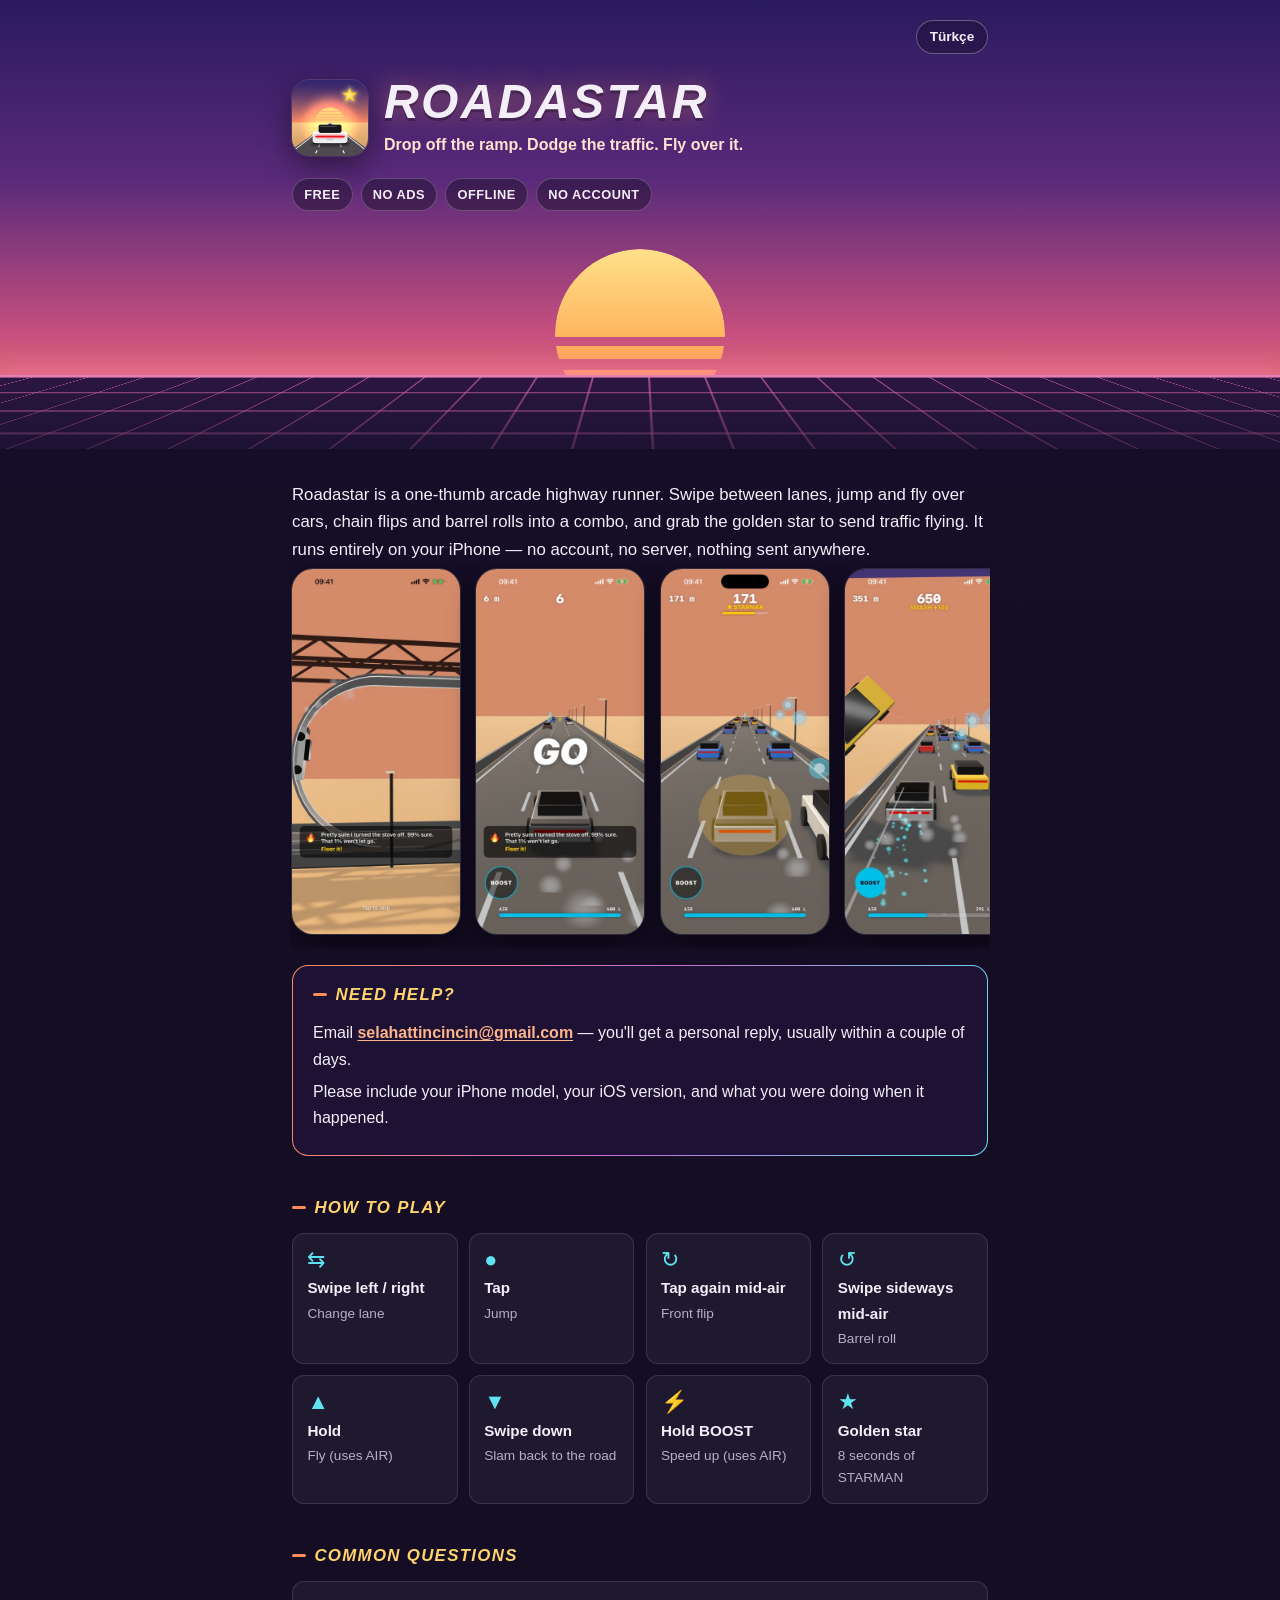
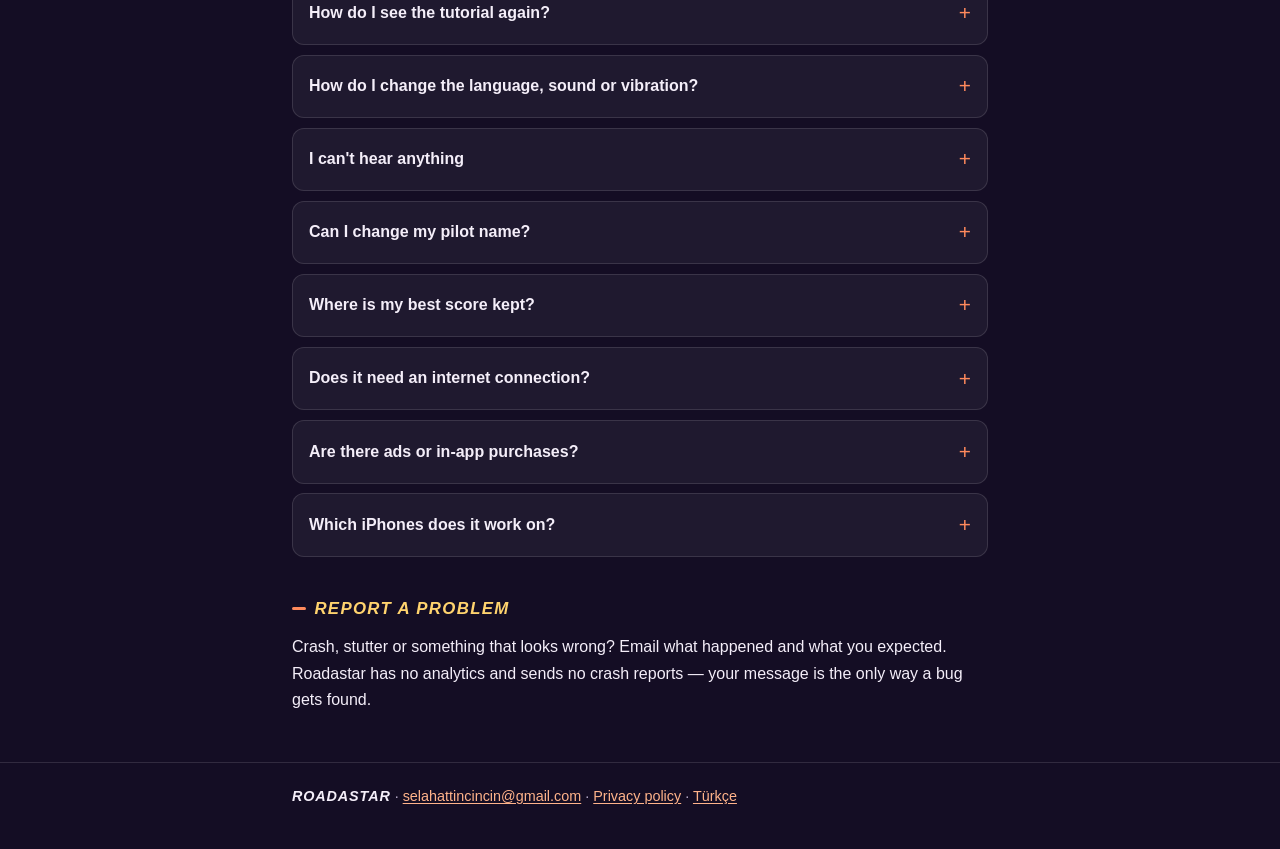
==== index.html @ bf873c93 "Siteyi güncelle (proje f4aca82)" ====
<!doctype html>
<html lang="en">
<head>
<meta charset="utf-8">
<meta name="viewport" content="width=device-width, initial-scale=1">
<title>Roadastar — Support</title>
<meta name="description" content="Roadastar support: how to play, settings and contact.">
<meta name="theme-color" content="#2a1a5e">
<link rel="icon" href="img/icon.png">
<link rel="stylesheet" href="style.css">
</head>
<body>

<header class="hero">
  <div class="wrap">
    <nav class="topbar"><a class="lang" href="tr/" hreflang="tr">Türkçe</a></nav>
    <div class="brand">
      <img src="img/icon.png" alt="Roadastar app icon">
      <div>
        <h1 class="logo">Roadastar</h1>
        <p class="tagline">Drop off the ramp. Dodge the traffic. Fly over it.</p>
      </div>
    </div>
    <ul class="chips">
      <li>Free</li><li>No ads</li><li>Offline</li><li>No account</li>
    </ul>
  </div>
  <div class="scene" aria-hidden="true"><div class="sun"></div><div class="ground"><div class="grid"></div></div></div>
</header>

<main class="wrap">
  <p class="intro">Roadastar is a one-thumb arcade highway runner. Swipe between lanes, jump and fly over cars, chain
  flips and barrel rolls into a combo, and grab the golden star to send traffic flying. It runs entirely on your
  iPhone — no account, no server, nothing sent anywhere.</p>

  <div class="shots" aria-label="Screenshots">
    <img src="img/en-01.jpg" alt="The run starts upside down on a ramp" loading="lazy">
    <img src="img/en-02.jpg" alt="GO: the highway with traffic ahead" loading="lazy">
    <img src="img/en-03.jpg" alt="STARMAN mode with a golden aura" loading="lazy">
    <img src="img/en-04.jpg" alt="Boosting and smashing a car into the air" loading="lazy">
  </div>

  <section class="panel help">
    <h2>Need help?</h2>
    <p>Email <a class="mail" href="mailto:selahattincincin@gmail.com">selahattincincin@gmail.com</a> — you'll get a personal reply, usually within a couple of days.</p>
    <p>Please include your iPhone model, your iOS version, and what you were doing when it happened.</p>
  </section>

  <h2>How to play</h2>
  <ul class="controls">
    <li><span class="g">⇆</span><b>Swipe left / right</b><span>Change lane</span></li>
    <li><span class="g">●</span><b>Tap</b><span>Jump</span></li>
    <li><span class="g">↻</span><b>Tap again mid-air</b><span>Front flip</span></li>
    <li><span class="g">↺</span><b>Swipe sideways mid-air</b><span>Barrel roll</span></li>
    <li><span class="g">▲</span><b>Hold</b><span>Fly (uses AIR)</span></li>
    <li><span class="g">▼</span><b>Swipe down</b><span>Slam back to the road</span></li>
    <li><span class="g">⚡</span><b>Hold BOOST</b><span>Speed up (uses AIR)</span></li>
    <li><span class="g">★</span><b>Golden star</b><span>8 seconds of STARMAN</span></li>
  </ul>

  <h2>Common questions</h2>

  <details>
    <summary>How do I see the tutorial again?</summary>
    <p>Tap <strong>How to play?</strong> in the main menu, or open your profile and choose <strong>Replay tutorial</strong>.
    Tap the screen during the opening ramp to skip straight to the road.</p>
  </details>

  <details>
    <summary>How do I change the language, sound or vibration?</summary>
    <p>Tap the profile button at the top left of the main menu. Switch between System, Türkçe and English, turn sound
    on or off, set engine and effects volume separately, or turn vibration off. The speaker button at the top right
    mutes everything in one tap.</p>
  </details>

  <details>
    <summary>I can't hear anything</summary>
    <p>Check that <strong>Sound on</strong> is enabled in your profile and both volume sliders are above zero.
    Roadastar follows your iPhone's silent switch — turn silent mode off and raise the volume.</p>
  </details>

  <details>
    <summary>Can I change my pilot name?</summary>
    <p>Yes. Open your profile, edit the name and tap <strong>Save</strong>. Letters, digits and underscores,
    3 to 14 characters. The number after your name stays the same.</p>
  </details>

  <details>
    <summary>Where is my best score kept?</summary>
    <p>Only on your iPhone. There is no account, so scores don't move to another device, and deleting the app deletes
    them. See the <a href="privacy.html">privacy policy</a>.</p>
  </details>

  <details>
    <summary>Does it need an internet connection?</summary>
    <p>No. The whole game runs on the device and works in airplane mode.</p>
  </details>

  <details>
    <summary>Are there ads or in-app purchases?</summary>
    <p>No ads, no in-app purchases, no subscriptions.</p>
  </details>

  <details>
    <summary>Which iPhones does it work on?</summary>
    <p>Any iPhone with iOS 18 or later. The game is designed for portrait.</p>
  </details>

  <h2>Report a problem</h2>
  <p>Crash, stutter or something that looks wrong? Email what happened and what you expected. Roadastar has no
  analytics and sends no crash reports — your message is the only way a bug gets found.</p>
</main>

<footer>
  <div class="wrap">
    <span class="logo-sm">ROADASTAR</span> ·
    <a href="mailto:selahattincincin@gmail.com">selahattincincin@gmail.com</a> ·
    <a href="privacy.html">Privacy policy</a> ·
    <a href="tr/" hreflang="tr">Türkçe</a>
  </div>
</footer>
</body>
</html>
---- style.css ----
/* Roadastar — destek ve gizlilik sayfaları. Oyunun gün batımı paleti; harici font/kaynak yok. */

:root {
  color-scheme: dark;
  --bg: #140d24;
  --bg-2: #1d1233;
  --panel: rgba(255, 255, 255, 0.05);
  --line: rgba(255, 255, 255, 0.12);
  --fg: #f4eef9;
  --muted: #b8adca;
  --accent: #ff8a5c;   /* gün batımı turuncusu */
  --accent-2: #c86dd7; /* gökyüzü moru */
  --gold: #ffd36e;     /* STARMAN altını */
  --cyan: #5fe3f0;     /* AIR / BOOST */
  --link: #ffb38a;
  --radius: 16px;
}

* { box-sizing: border-box; }

html { background: var(--bg); }

body {
  margin: 0;
  font: 16px/1.65 -apple-system, BlinkMacSystemFont, "Segoe UI", Roboto, sans-serif;
  color: var(--fg);
  background: linear-gradient(180deg, var(--bg-2) 0, var(--bg) 40rem);
}

a { color: var(--link); text-underline-offset: 2px; }
a:hover { color: var(--gold); }

.wrap { max-width: 46rem; margin: 0 auto; padding: 0 1.25rem; }

/* ---------- Hero: gün batımı, retro güneş, yol ızgarası ---------- */

.hero {
  position: relative;
  overflow: hidden;
  padding: 1.25rem 0 0;
  background: linear-gradient(180deg, #2a1a5e 0%, #5a2a7a 40%, #c8507e 75%, #ff9a62 100%);
}

.topbar { display: flex; justify-content: flex-end; }
.lang {
  font-size: 0.85rem; font-weight: 600; text-decoration: none; color: var(--fg);
  padding: 0.3rem 0.8rem; border: 1px solid rgba(255, 255, 255, 0.3); border-radius: 999px;
  background: rgba(20, 13, 36, 0.35); backdrop-filter: blur(6px);
}
.lang:hover { color: var(--gold); border-color: var(--gold); }

.brand { position: relative; z-index: 2; display: flex; align-items: center; gap: 1rem; margin-top: 1.5rem; }
.brand img {
  width: 76px; height: 76px; border-radius: 18px;
  box-shadow: 0 10px 30px rgba(0, 0, 0, 0.45), 0 0 0 1px rgba(255, 255, 255, 0.15);
}
.logo {
  margin: 0; font-size: clamp(2rem, 7vw, 3rem); line-height: 1;
  font-weight: 900; font-style: italic; letter-spacing: 0.05em; text-transform: uppercase;
  text-shadow: 0 3px 0 rgba(0, 0, 0, 0.25), 0 0 24px rgba(255, 154, 98, 0.45);
}
.tagline { margin: 0.35rem 0 0; font-weight: 600; color: #ffe2cf; }

.chips { position: relative; z-index: 2; display: flex; flex-wrap: wrap; gap: 0.5rem; margin: 1.25rem 0 0; padding: 0; list-style: none; }
.chips li {
  font-size: 0.8rem; font-weight: 700; letter-spacing: 0.04em; text-transform: uppercase;
  padding: 0.3rem 0.7rem; border-radius: 999px;
  background: rgba(20, 13, 36, 0.45); border: 1px solid rgba(255, 255, 255, 0.22);
}

/* Güneş sahnenin içinde kalır; alt kısmı zeminin arkasına batar */
.scene { position: relative; height: 230px; margin-top: 0.5rem; }
.sun {
  position: absolute; left: 50%; bottom: 30px; width: 170px; height: 170px; transform: translateX(-50%);
  border-radius: 50%;
  background: linear-gradient(180deg, #ffe08a 0%, #ffb35c 55%, #ff7a6b 100%);
  box-shadow: 0 0 60px rgba(255, 170, 100, 0.55);
  -webkit-mask-image: linear-gradient(180deg, #000 0 52%, transparent 52% 57%, #000 57% 65%, transparent 65% 71%, #000 71% 78%, transparent 78% 85%, #000 85% 91%, transparent 91%);
          mask-image: linear-gradient(180deg, #000 0 52%, transparent 52% 57%, #000 57% 65%, transparent 65% 71%, #000 71% 78%, transparent 78% 85%, #000 85% 91%, transparent 91%);
}
.ground {
  position: absolute; left: 0; right: 0; bottom: 0; height: 74px; overflow: hidden;
  background: linear-gradient(180deg, #2b1640, var(--bg-2));
  border-top: 2px solid rgba(255, 150, 200, 0.85);
  box-shadow: 0 -6px 24px rgba(255, 120, 190, 0.45);
}
.grid {
  position: absolute; left: -50%; right: -50%; top: 0; height: 150px;
  background-image:
    linear-gradient(rgba(255, 120, 190, 0.55) 2px, transparent 2px),
    linear-gradient(90deg, rgba(255, 120, 190, 0.55) 2px, transparent 2px);
  background-size: 56px 26px;
  transform: perspective(260px) rotateX(58deg);
  transform-origin: top;
  -webkit-mask-image: linear-gradient(180deg, #000, transparent 95%);
          mask-image: linear-gradient(180deg, #000, transparent 95%);
}

/* ---------- İçerik ---------- */

main { padding-bottom: 4rem; }
.intro { font-size: 1.05rem; margin: 2rem 0 0; }

h2 {
  margin: 2.6rem 0 0.9rem; font-size: 1.05rem; line-height: 1.3;
  font-weight: 900; font-style: italic; letter-spacing: 0.08em; text-transform: uppercase;
  color: var(--gold);
}
h2::before { content: ""; display: inline-block; width: 0.9rem; height: 0.18rem; margin: 0 0.5rem 0.25rem 0; background: var(--accent); border-radius: 2px; }
h3 { margin: 0; font-size: 1rem; line-height: 1.35; }

.panel {
  background: var(--panel); border: 1px solid var(--line); border-radius: var(--radius);
  padding: 1.1rem 1.25rem; margin: 1rem 0;
}

/* Yardım kartı: degrade çerçeve */
.help {
  border: 1.5px solid transparent;
  background:
    linear-gradient(var(--bg-2), var(--bg-2)) padding-box,
    linear-gradient(110deg, var(--accent), var(--accent-2), var(--cyan)) border-box;
}
.help h2 { margin-top: 0; }
.help p { margin: 0.35rem 0; }
.mail { font-weight: 700; }

/* Ekran görüntüleri şeridi */
.shots {
  display: flex; gap: 0.9rem; overflow-x: auto; scroll-snap-type: x mandatory;
  padding: 0.25rem 0.1rem 0.9rem; margin: 0 -0.1rem;
}
.shots img {
  flex: 0 0 auto; width: 170px; height: auto; border-radius: 22px; scroll-snap-align: start;
  border: 1px solid var(--line); box-shadow: 0 12px 28px rgba(0, 0, 0, 0.45);
}

/* Kontrol kartları */
.controls { display: grid; grid-template-columns: repeat(auto-fit, minmax(150px, 1fr)); gap: 0.7rem; margin: 0; padding: 0; list-style: none; }
.controls li {
  display: flex; flex-direction: column; gap: 0.15rem;
  padding: 0.8rem 0.9rem; border-radius: 12px; background: var(--panel); border: 1px solid var(--line);
}
.controls .g { font-size: 1.35rem; line-height: 1.2; color: var(--cyan); }
.controls b { font-size: 0.95rem; }
.controls span { font-size: 0.85rem; color: var(--muted); }

/* SSS: açılır sorular */
details {
  background: var(--panel); border: 1px solid var(--line); border-radius: 12px;
  margin: 0.6rem 0; padding: 0 1rem;
}
details[open] { border-color: rgba(255, 138, 92, 0.55); }
summary {
  cursor: pointer; list-style: none; display: flex; justify-content: space-between; align-items: center; gap: 1rem;
  padding: 0.85rem 0; font-weight: 700;
}
summary::-webkit-details-marker { display: none; }
summary::after { content: "+"; font-size: 1.3rem; font-weight: 400; color: var(--accent); transition: transform 0.2s; }
details[open] summary::after { transform: rotate(45deg); }
details p { margin: 0 0 0.9rem; color: #e3dbec; }

/* Gizlilik: özet rozetleri ve tablo */
.facts { display: grid; grid-template-columns: repeat(auto-fit, minmax(140px, 1fr)); gap: 0.6rem; margin: 1.5rem 0 0; padding: 0; list-style: none; }
.facts li {
  padding: 0.75rem 0.85rem; border-radius: 12px; background: var(--panel); border: 1px solid var(--line);
  font-weight: 700; font-size: 0.92rem;
}
.facts li::before { content: "✓"; display: block; color: var(--cyan); font-size: 1.1rem; }

.updated { color: var(--muted); margin: 0.4rem 0 0; font-size: 0.9rem; position: relative; z-index: 2; }

.table-wrap { overflow-x: auto; border: 1px solid var(--line); border-radius: 12px; }
table { width: 100%; border-collapse: collapse; font-size: 0.93rem; }
th, td { text-align: left; vertical-align: top; padding: 0.65rem 0.8rem; }
th { background: rgba(255, 255, 255, 0.06); color: var(--gold); font-weight: 700; font-size: 0.8rem; letter-spacing: 0.05em; text-transform: uppercase; }
tr + tr td { border-top: 1px solid var(--line); }

ul.plain { padding-left: 1.2rem; }
ul.plain li { margin: 0.35rem 0; }
p { margin: 0.6rem 0; }

footer {
  border-top: 1px solid var(--line); margin-top: 3rem; padding: 1.4rem 0 2.5rem;
  color: var(--muted); font-size: 0.9rem;
}
footer .logo-sm { font-weight: 900; font-style: italic; letter-spacing: 0.06em; color: var(--fg); }

@media (max-width: 480px) {
  .brand img { width: 64px; height: 64px; border-radius: 15px; }
  .scene { height: 190px; }
  .sun { width: 140px; height: 140px; bottom: 26px; }
  .ground { height: 60px; }
  .shots img { width: 150px; }
}

@media (prefers-reduced-motion: reduce) {
  summary::after { transition: none; }
}
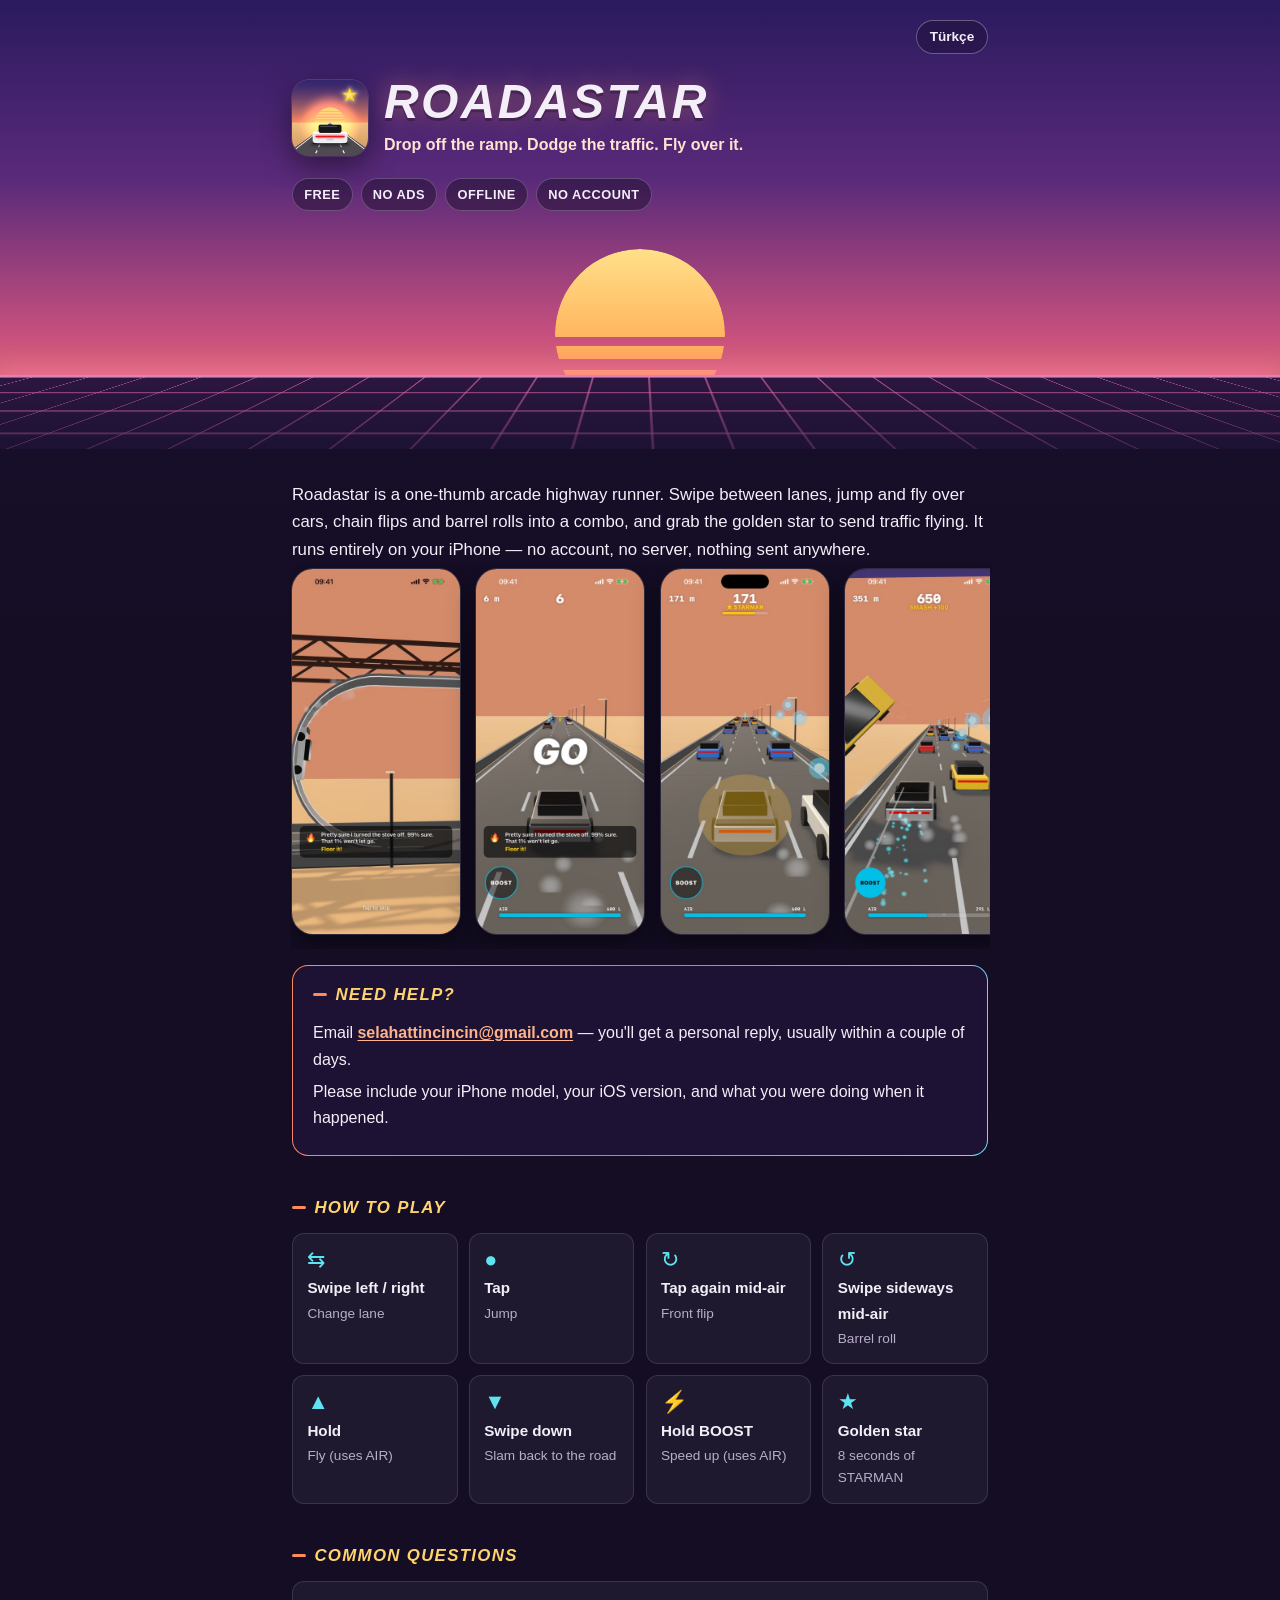
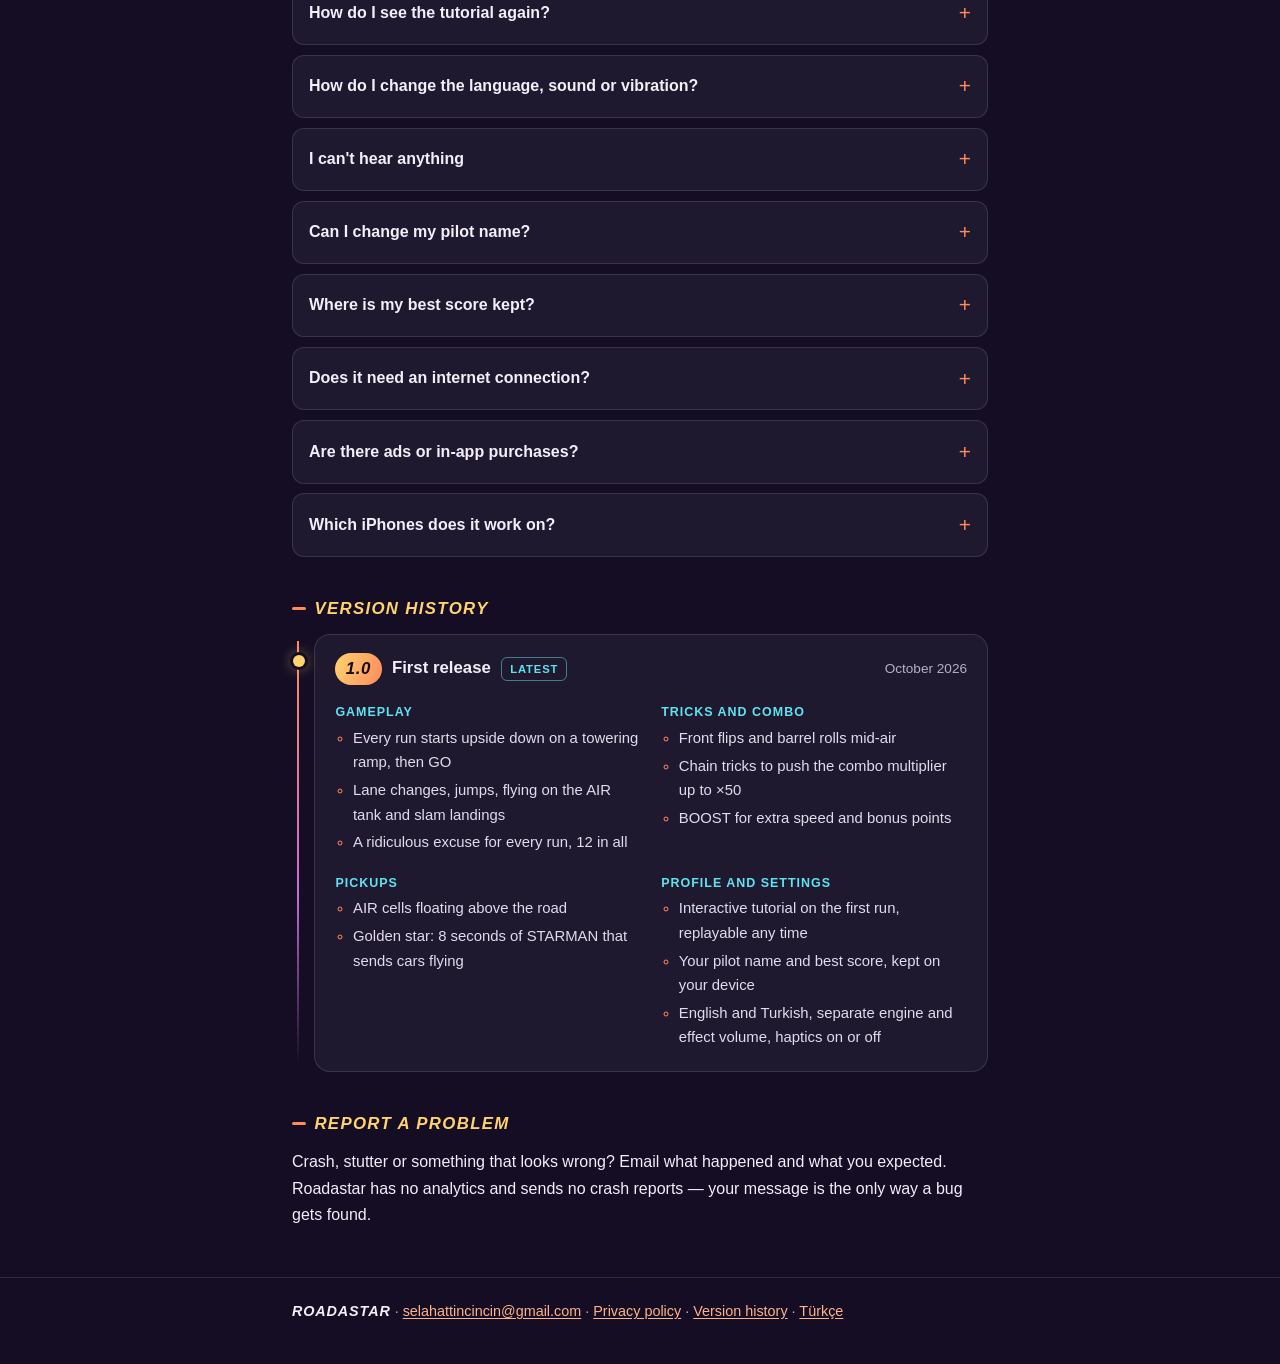
==== commit fc8e6d77: "Siteyi güncelle (proje b431b45)" ====
--- a/index.html
+++ b/index.html
@@ -106,6 +106,51 @@
     <p>Any iPhone with iOS 18 or later. The game is designed for portrait.</p>
   </details>
 
+  <h2 id="version-history">Version history</h2>
+  <ol class="releases">
+    <li class="release panel">
+      <div class="release-head">
+        <span class="ver">1.0</span>
+        <h3>First release</h3>
+        <span class="tag">Latest</span>
+        <span class="date">October 2026</span>
+      </div>
+      <div class="changes">
+        <div>
+          <h4>Gameplay</h4>
+          <ul>
+            <li>Every run starts upside down on a towering ramp, then GO</li>
+            <li>Lane changes, jumps, flying on the AIR tank and slam landings</li>
+            <li>A ridiculous excuse for every run, 12 in all</li>
+          </ul>
+        </div>
+        <div>
+          <h4>Tricks and combo</h4>
+          <ul>
+            <li>Front flips and barrel rolls mid-air</li>
+            <li>Chain tricks to push the combo multiplier up to ×50</li>
+            <li>BOOST for extra speed and bonus points</li>
+          </ul>
+        </div>
+        <div>
+          <h4>Pickups</h4>
+          <ul>
+            <li>AIR cells floating above the road</li>
+            <li>Golden star: 8 seconds of STARMAN that sends cars flying</li>
+          </ul>
+        </div>
+        <div>
+          <h4>Profile and settings</h4>
+          <ul>
+            <li>Interactive tutorial on the first run, replayable any time</li>
+            <li>Your pilot name and best score, kept on your device</li>
+            <li>English and Turkish, separate engine and effect volume, haptics on or off</li>
+          </ul>
+        </div>
+      </div>
+    </li>
+  </ol>
+
   <h2>Report a problem</h2>
   <p>Crash, stutter or something that looks wrong? Email what happened and what you expected. Roadastar has no
   analytics and sends no crash reports — your message is the only way a bug gets found.</p>
@@ -116,6 +161,7 @@
     <span class="logo-sm">ROADASTAR</span> ·
     <a href="mailto:selahattincincin@gmail.com">selahattincincin@gmail.com</a> ·
     <a href="privacy.html">Privacy policy</a> ·
+    <a href="#version-history">Version history</a> ·
     <a href="tr/" hreflang="tr">Türkçe</a>
   </div>
 </footer>
--- a/style.css
+++ b/style.css
@@ -145,6 +145,38 @@
 .controls b { font-size: 0.95rem; }
 .controls span { font-size: 0.85rem; color: var(--muted); }
 
+/* Sürüm geçmişi: zaman çizelgesi */
+.releases { margin: 0; padding: 0 0 0 1.4rem; list-style: none; position: relative; }
+.releases::before {
+  content: ""; position: absolute; left: 0.3rem; top: 0.4rem; bottom: 0.4rem; width: 2px;
+  background: linear-gradient(180deg, var(--accent), var(--accent-2) 60%, transparent);
+}
+.release { position: relative; margin: 0 0 1rem; }
+.release::before {
+  content: ""; position: absolute; left: -1.38rem; top: 1.25rem; width: 0.75rem; height: 0.75rem; border-radius: 50%;
+  background: var(--gold); box-shadow: 0 0 0 3px var(--bg), 0 0 14px rgba(255, 211, 110, 0.8);
+}
+.release-head { display: flex; flex-wrap: wrap; align-items: center; gap: 0.4rem 0.65rem; }
+.ver {
+  font-weight: 900; font-style: italic; letter-spacing: 0.04em; font-size: 1.05rem;
+  padding: 0.12rem 0.65rem; border-radius: 999px; color: var(--bg);
+  background: linear-gradient(110deg, var(--gold), var(--accent));
+}
+.release-head h3 { font-size: 1.05rem; }
+.tag {
+  font-size: 0.7rem; font-weight: 800; letter-spacing: 0.08em; text-transform: uppercase;
+  padding: 0.12rem 0.5rem; border-radius: 6px; color: var(--cyan); border: 1px solid rgba(95, 227, 240, 0.5);
+}
+.date { margin-left: auto; color: var(--muted); font-size: 0.85rem; }
+.changes { display: grid; grid-template-columns: repeat(auto-fit, minmax(200px, 1fr)); gap: 0.4rem 1.25rem; margin-top: 0.6rem; }
+.changes h4 {
+  margin: 0.5rem 0 0.2rem; font-size: 0.78rem; font-weight: 800; letter-spacing: 0.08em; text-transform: uppercase;
+  color: var(--cyan);
+}
+.changes ul { margin: 0; padding-left: 1.1rem; }
+.changes li { margin: 0.2rem 0; font-size: 0.93rem; color: #e3dbec; }
+.changes li::marker { color: var(--accent); }
+
 /* SSS: açılır sorular */
 details {
   background: var(--panel); border: 1px solid var(--line); border-radius: 12px;
@@ -192,6 +224,7 @@
   .sun { width: 140px; height: 140px; bottom: 26px; }
   .ground { height: 60px; }
   .shots img { width: 150px; }
+  .date { margin-left: 0; width: 100%; }
 }
 
 @media (prefers-reduced-motion: reduce) {
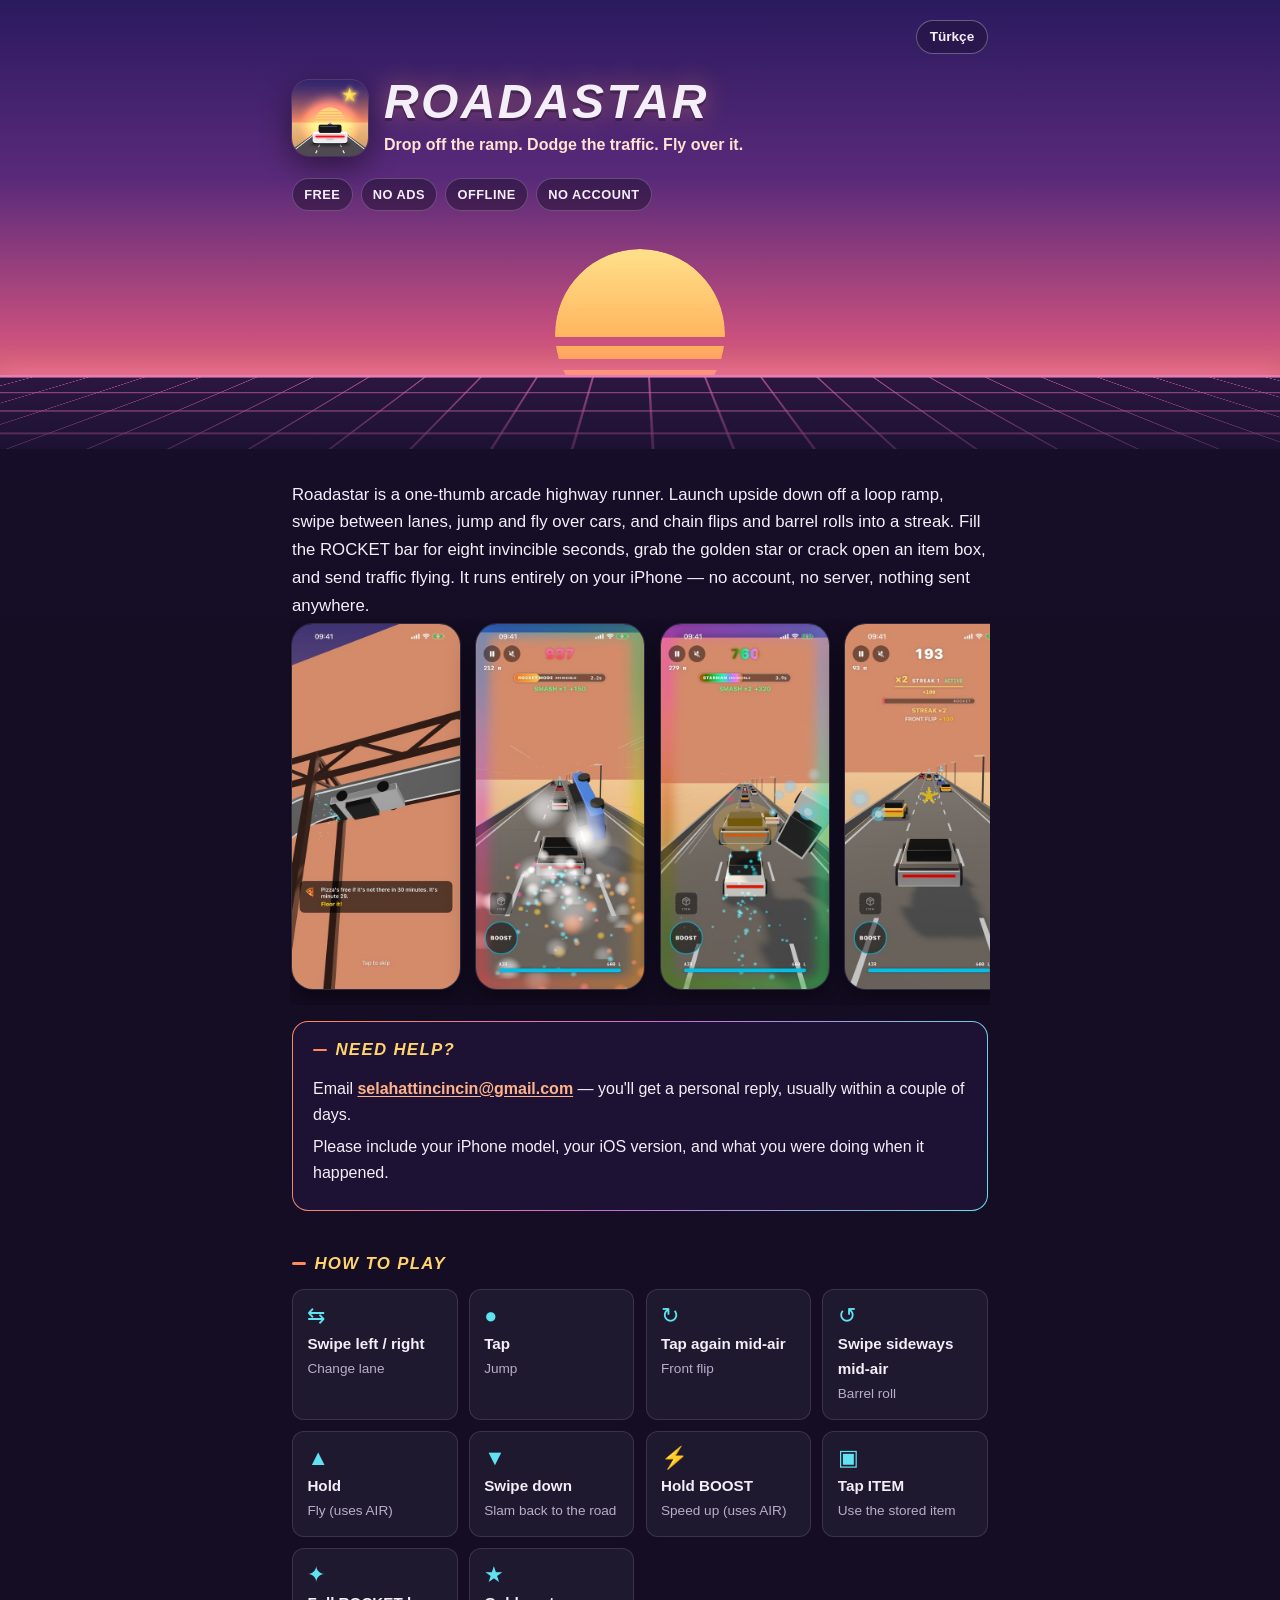
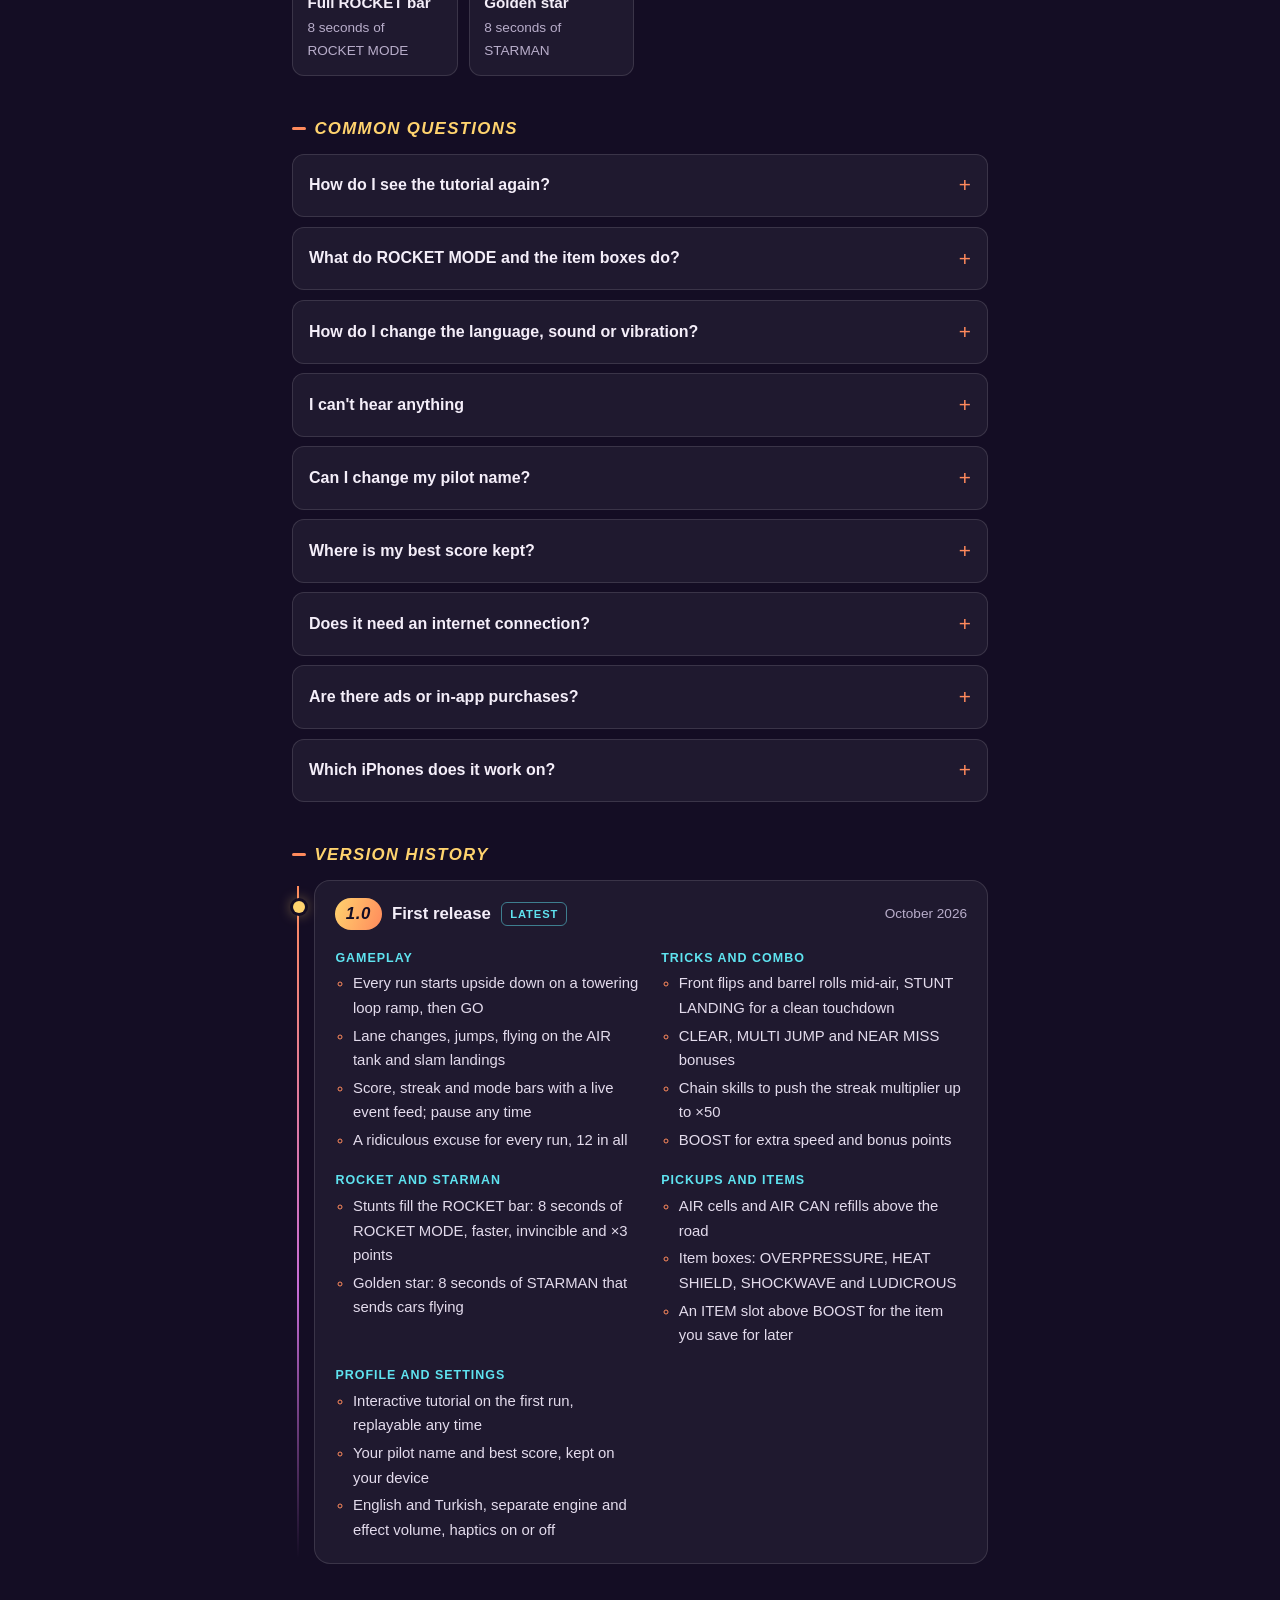
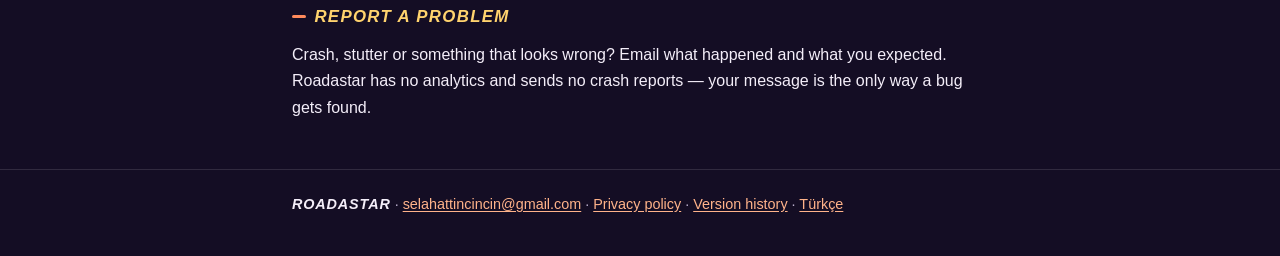
==== commit 2043a46a: "Siteyi güncelle (proje 019bb9a)" ====
--- a/index.html
+++ b/index.html
@@ -1,4 +1,5 @@
 <!doctype html>
+<!-- scripts/build_site.py ile üretilir: yapı site/templates, metinler site/locales. Elle düzenleme. -->
 <html lang="en">
 <head>
 <meta charset="utf-8">
@@ -8,6 +9,9 @@
 <meta name="theme-color" content="#2a1a5e">
 <link rel="icon" href="img/icon.png">
 <link rel="stylesheet" href="style.css">
+<link rel="alternate" hreflang="en" href="https://selahattincincin.github.io/roadastar/">
+<link rel="alternate" hreflang="tr" href="https://selahattincincin.github.io/roadastar/tr/">
+<link rel="alternate" hreflang="x-default" href="https://selahattincincin.github.io/roadastar/">
 </head>
 <body>
 
@@ -29,15 +33,15 @@
 </header>
 
 <main class="wrap">
-  <p class="intro">Roadastar is a one-thumb arcade highway runner. Swipe between lanes, jump and fly over cars, chain
-  flips and barrel rolls into a combo, and grab the golden star to send traffic flying. It runs entirely on your
-  iPhone — no account, no server, nothing sent anywhere.</p>
+  <p class="intro">Roadastar is a one-thumb arcade highway runner. Launch upside down off a loop ramp, swipe between lanes, jump and fly over cars, and chain flips and barrel rolls into a streak. Fill the ROCKET bar for eight invincible seconds, grab the golden star or crack open an item box, and send traffic flying. It runs entirely on your iPhone — no account, no server, nothing sent anywhere.</p>
 
   <div class="shots" aria-label="Screenshots">
-    <img src="img/en-01.jpg" alt="The run starts upside down on a ramp" loading="lazy">
-    <img src="img/en-02.jpg" alt="GO: the highway with traffic ahead" loading="lazy">
+    <img src="img/en-01.jpg" alt="The run starts upside down on a loop ramp" loading="lazy">
+    <img src="img/en-02.jpg" alt="ROCKET MODE: rainbow glow and cars flying" loading="lazy">
     <img src="img/en-03.jpg" alt="STARMAN mode with a golden aura" loading="lazy">
-    <img src="img/en-04.jpg" alt="Boosting and smashing a car into the air" loading="lazy">
+    <img src="img/en-04.jpg" alt="Front flip with a ×2 streak" loading="lazy">
+    <img src="img/en-05.jpg" alt="SHOCKWAVE blasts every car off the road" loading="lazy">
+    <img src="img/en-06.jpg" alt="Main menu with pilot name and best score" loading="lazy">
   </div>
 
   <section class="panel help">
@@ -55,6 +59,8 @@
     <li><span class="g">▲</span><b>Hold</b><span>Fly (uses AIR)</span></li>
     <li><span class="g">▼</span><b>Swipe down</b><span>Slam back to the road</span></li>
     <li><span class="g">⚡</span><b>Hold BOOST</b><span>Speed up (uses AIR)</span></li>
+    <li><span class="g">▣</span><b>Tap ITEM</b><span>Use the stored item</span></li>
+    <li><span class="g">✦</span><b>Full ROCKET bar</b><span>8 seconds of ROCKET MODE</span></li>
     <li><span class="g">★</span><b>Golden star</b><span>8 seconds of STARMAN</span></li>
   </ul>
 
@@ -62,33 +68,32 @@
 
   <details>
     <summary>How do I see the tutorial again?</summary>
-    <p>Tap <strong>How to play?</strong> in the main menu, or open your profile and choose <strong>Replay tutorial</strong>.
-    Tap the screen during the opening ramp to skip straight to the road.</p>
+    <p>Tap <strong>How to play?</strong> in the main menu, or open your profile and choose <strong>Replay tutorial</strong>. Tap the screen during the opening ramp to skip straight to the road.</p>
+  </details>
+
+  <details>
+    <summary>What do ROCKET MODE and the item boxes do?</summary>
+    <p>Tricks, near misses and cars you jump over fill the ROCKET bar at the top. When it's full you get 8 seconds of <strong>ROCKET MODE</strong>: faster, invincible and worth triple points. Item boxes on the road refill your AIR or give you a <strong>HEAT SHIELD</strong> straight away, or put <strong>SHOCKWAVE</strong> or <strong>LUDICROUS</strong> in the ITEM slot above BOOST — tap it when you need it.</p>
   </details>
 
   <details>
     <summary>How do I change the language, sound or vibration?</summary>
-    <p>Tap the profile button at the top left of the main menu. Switch between System, Türkçe and English, turn sound
-    on or off, set engine and effects volume separately, or turn vibration off. The speaker button at the top right
-    mutes everything in one tap.</p>
+    <p>Tap the profile button at the top left of the main menu. Switch between System, Türkçe and English, turn sound on or off, set engine and effects volume separately, or turn vibration off. The speaker button at the top right mutes everything in one tap.</p>
   </details>
 
   <details>
     <summary>I can't hear anything</summary>
-    <p>Check that <strong>Sound on</strong> is enabled in your profile and both volume sliders are above zero.
-    Roadastar follows your iPhone's silent switch — turn silent mode off and raise the volume.</p>
+    <p>Check that <strong>Sound on</strong> is enabled in your profile and both volume sliders are above zero. Roadastar follows your iPhone's silent switch — turn silent mode off and raise the volume.</p>
   </details>
 
   <details>
     <summary>Can I change my pilot name?</summary>
-    <p>Yes. Open your profile, edit the name and tap <strong>Save</strong>. Letters, digits and underscores,
-    3 to 14 characters. The number after your name stays the same.</p>
+    <p>Yes. Open your profile, edit the name and tap <strong>Save</strong>. Letters, digits and underscores, 3 to 14 characters. The number after your name stays the same.</p>
   </details>
 
   <details>
     <summary>Where is my best score kept?</summary>
-    <p>Only on your iPhone. There is no account, so scores don't move to another device, and deleting the app deletes
-    them. See the <a href="privacy.html">privacy policy</a>.</p>
+    <p>Only on your iPhone. There is no account, so scores don't move to another device, and deleting the app deletes them. See the <a href="privacy.html">privacy policy</a>.</p>
   </details>
 
   <details>
@@ -119,24 +124,34 @@
         <div>
           <h4>Gameplay</h4>
           <ul>
-            <li>Every run starts upside down on a towering ramp, then GO</li>
+            <li>Every run starts upside down on a towering loop ramp, then GO</li>
             <li>Lane changes, jumps, flying on the AIR tank and slam landings</li>
+            <li>Score, streak and mode bars with a live event feed; pause any time</li>
             <li>A ridiculous excuse for every run, 12 in all</li>
           </ul>
         </div>
         <div>
           <h4>Tricks and combo</h4>
           <ul>
-            <li>Front flips and barrel rolls mid-air</li>
-            <li>Chain tricks to push the combo multiplier up to ×50</li>
+            <li>Front flips and barrel rolls mid-air, STUNT LANDING for a clean touchdown</li>
+            <li>CLEAR, MULTI JUMP and NEAR MISS bonuses</li>
+            <li>Chain skills to push the streak multiplier up to ×50</li>
             <li>BOOST for extra speed and bonus points</li>
           </ul>
         </div>
         <div>
-          <h4>Pickups</h4>
+          <h4>ROCKET and STARMAN</h4>
           <ul>
-            <li>AIR cells floating above the road</li>
+            <li>Stunts fill the ROCKET bar: 8 seconds of ROCKET MODE, faster, invincible and ×3 points</li>
             <li>Golden star: 8 seconds of STARMAN that sends cars flying</li>
+          </ul>
+        </div>
+        <div>
+          <h4>Pickups and items</h4>
+          <ul>
+            <li>AIR cells and AIR CAN refills above the road</li>
+            <li>Item boxes: OVERPRESSURE, HEAT SHIELD, SHOCKWAVE and LUDICROUS</li>
+            <li>An ITEM slot above BOOST for the item you save for later</li>
           </ul>
         </div>
         <div>
@@ -152,8 +167,7 @@
   </ol>
 
   <h2>Report a problem</h2>
-  <p>Crash, stutter or something that looks wrong? Email what happened and what you expected. Roadastar has no
-  analytics and sends no crash reports — your message is the only way a bug gets found.</p>
+  <p>Crash, stutter or something that looks wrong? Email what happened and what you expected. Roadastar has no analytics and sends no crash reports — your message is the only way a bug gets found.</p>
 </main>
 
 <footer>
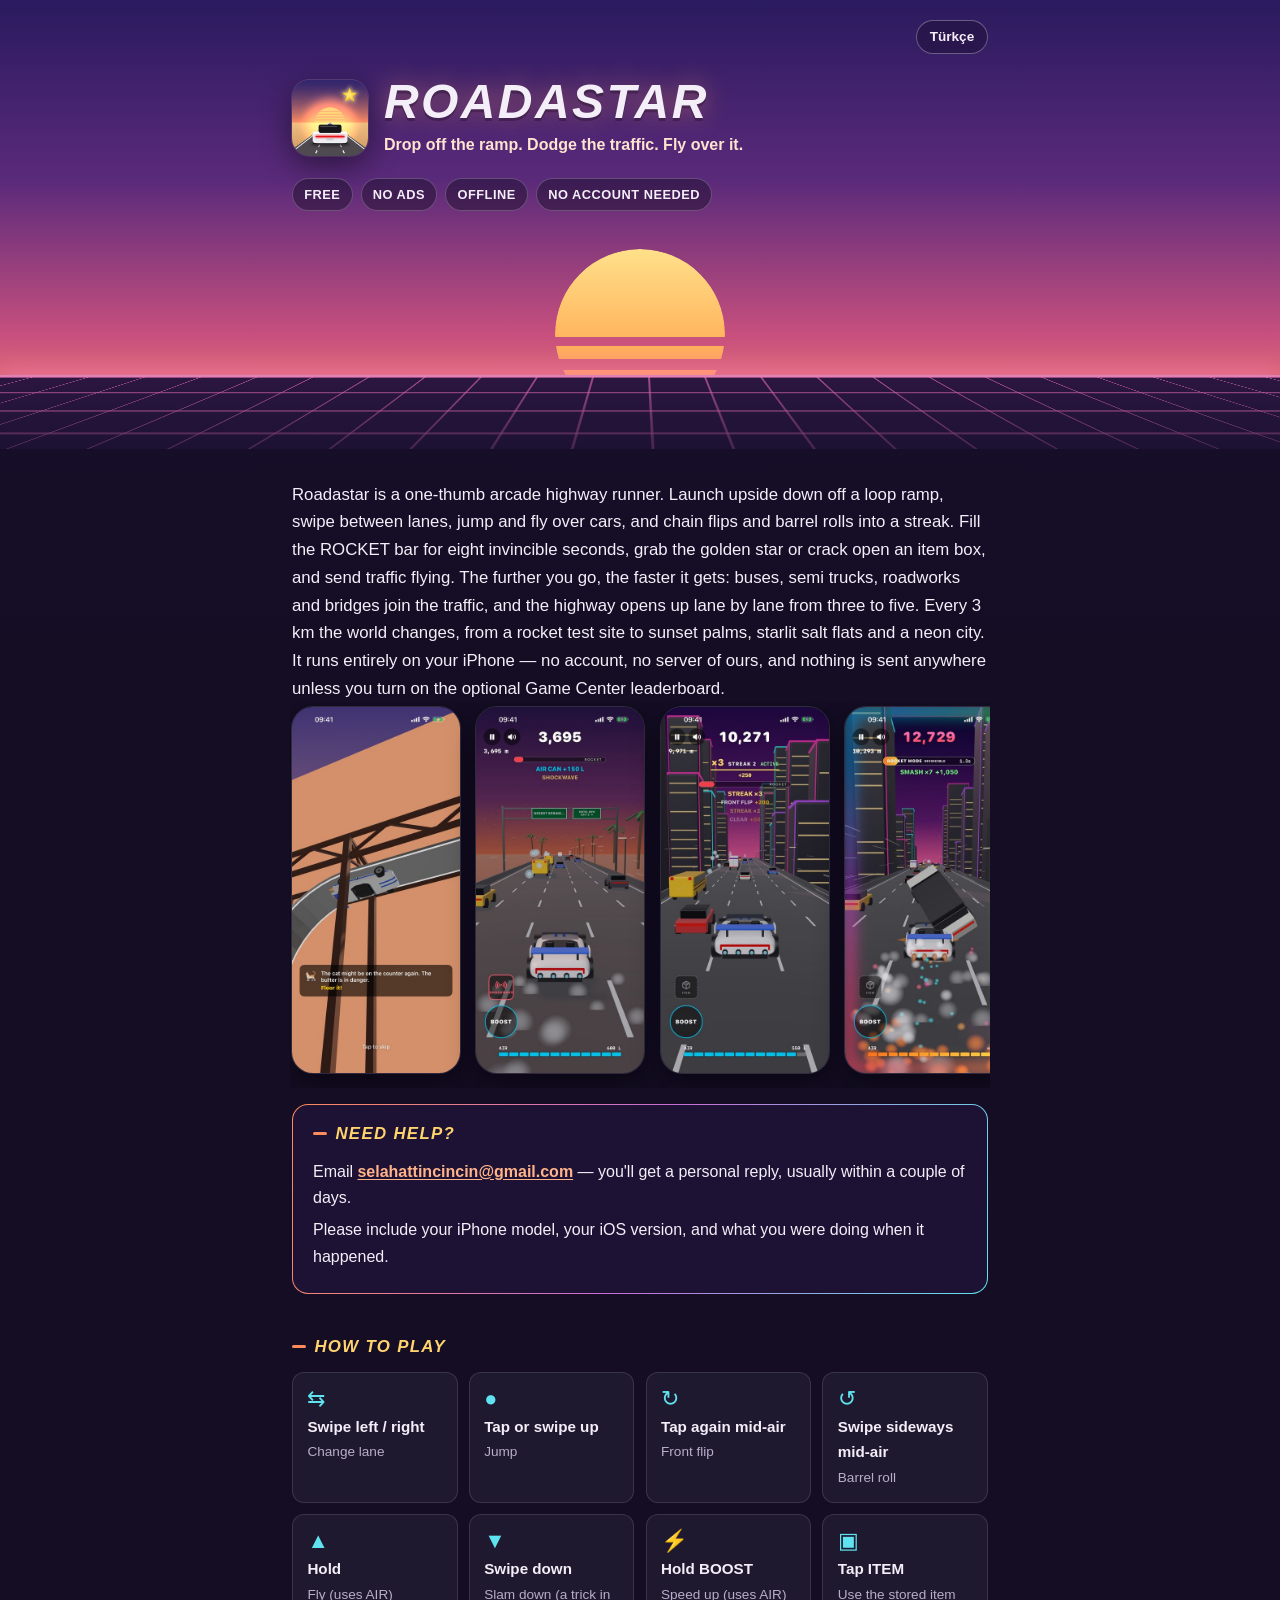
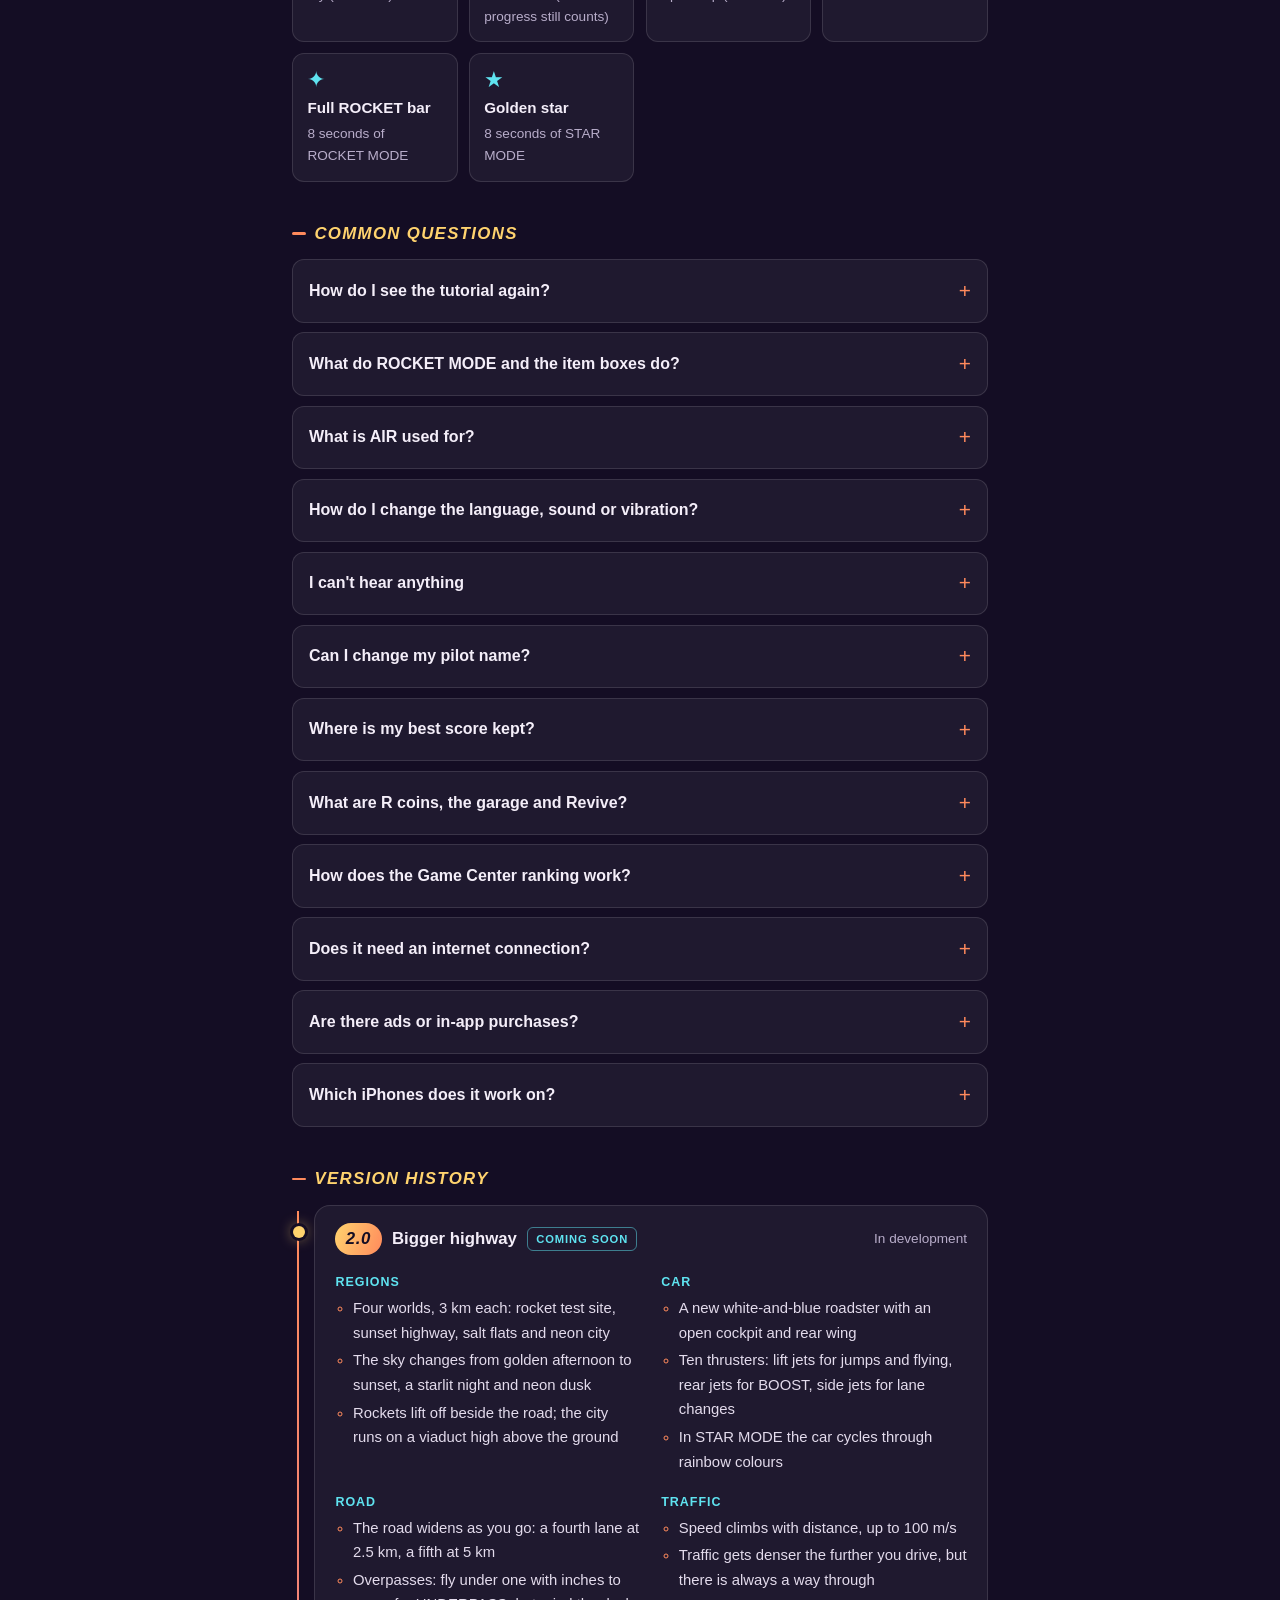
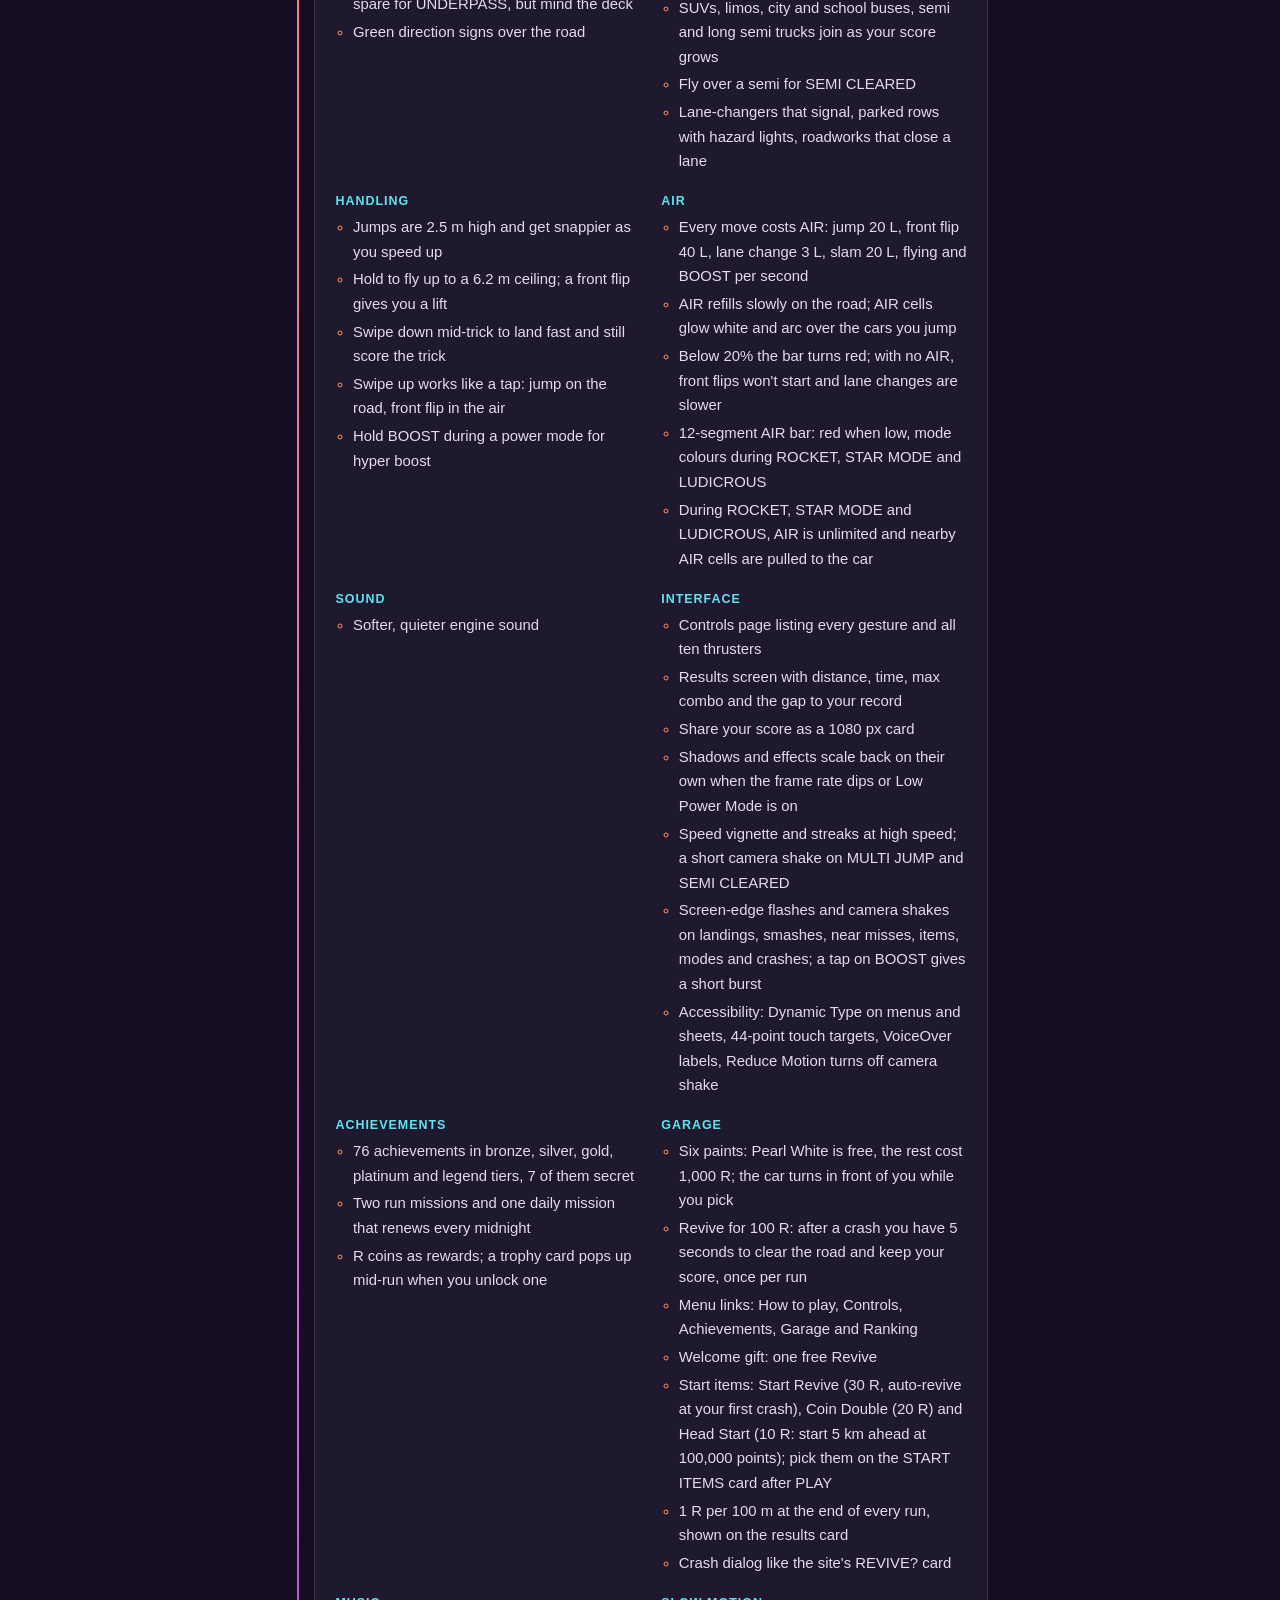
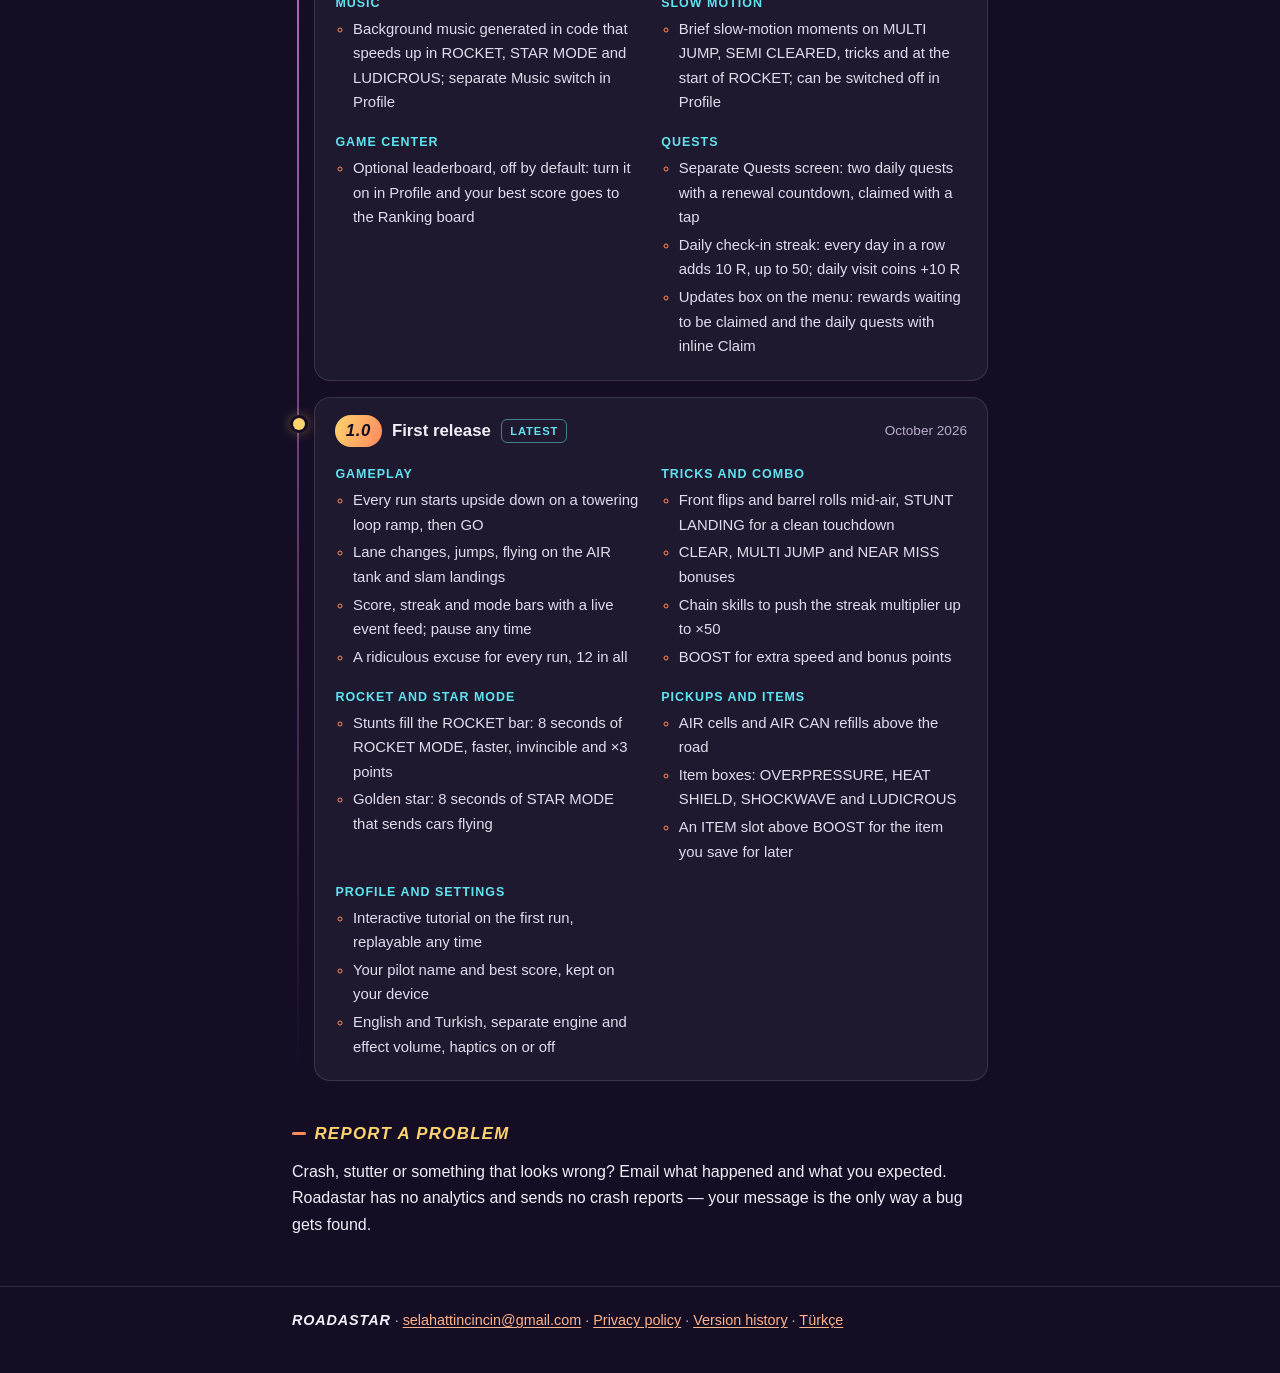
==== commit e9cfbafa: "Siteyi güncelle (proje 65047a8)" ====
--- a/index.html
+++ b/index.html
@@ -26,22 +26,24 @@
       </div>
     </div>
     <ul class="chips">
-      <li>Free</li><li>No ads</li><li>Offline</li><li>No account</li>
+      <li>Free</li><li>No ads</li><li>Offline</li><li>No account needed</li>
     </ul>
   </div>
   <div class="scene" aria-hidden="true"><div class="sun"></div><div class="ground"><div class="grid"></div></div></div>
 </header>
 
 <main class="wrap">
-  <p class="intro">Roadastar is a one-thumb arcade highway runner. Launch upside down off a loop ramp, swipe between lanes, jump and fly over cars, and chain flips and barrel rolls into a streak. Fill the ROCKET bar for eight invincible seconds, grab the golden star or crack open an item box, and send traffic flying. It runs entirely on your iPhone — no account, no server, nothing sent anywhere.</p>
+  <p class="intro">Roadastar is a one-thumb arcade highway runner. Launch upside down off a loop ramp, swipe between lanes, jump and fly over cars, and chain flips and barrel rolls into a streak. Fill the ROCKET bar for eight invincible seconds, grab the golden star or crack open an item box, and send traffic flying. The further you go, the faster it gets: buses, semi trucks, roadworks and bridges join the traffic, and the highway opens up lane by lane from three to five. Every 3 km the world changes, from a rocket test site to sunset palms, starlit salt flats and a neon city. It runs entirely on your iPhone — no account, no server of ours, and nothing is sent anywhere unless you turn on the optional Game Center leaderboard.</p>
 
   <div class="shots" aria-label="Screenshots">
     <img src="img/en-01.jpg" alt="The run starts upside down on a loop ramp" loading="lazy">
-    <img src="img/en-02.jpg" alt="ROCKET MODE: rainbow glow and cars flying" loading="lazy">
-    <img src="img/en-03.jpg" alt="STARMAN mode with a golden aura" loading="lazy">
-    <img src="img/en-04.jpg" alt="Front flip with a ×2 streak" loading="lazy">
-    <img src="img/en-05.jpg" alt="SHOCKWAVE blasts every car off the road" loading="lazy">
-    <img src="img/en-06.jpg" alt="Main menu with pilot name and best score" loading="lazy">
+    <img src="img/en-02.jpg" alt="Sunset highway with palms and five lanes" loading="lazy">
+    <img src="img/en-03.jpg" alt="Neon city: a ×3 streak on the viaduct" loading="lazy">
+    <img src="img/en-04.jpg" alt="ROCKET MODE smashing through the city" loading="lazy">
+    <img src="img/en-05.jpg" alt="STAR MODE sends a car flying" loading="lazy">
+    <img src="img/en-06.jpg" alt="Salt flats at night: mesas, trucks and stars" loading="lazy">
+    <img src="img/en-07.jpg" alt="SHOCKWAVE blasts every car off the road" loading="lazy">
+    <img src="img/en-08.jpg" alt="Main menu with pilot name and best score" loading="lazy">
   </div>
 
   <section class="panel help">
@@ -53,15 +55,15 @@
   <h2>How to play</h2>
   <ul class="controls">
     <li><span class="g">⇆</span><b>Swipe left / right</b><span>Change lane</span></li>
-    <li><span class="g">●</span><b>Tap</b><span>Jump</span></li>
+    <li><span class="g">●</span><b>Tap or swipe up</b><span>Jump</span></li>
     <li><span class="g">↻</span><b>Tap again mid-air</b><span>Front flip</span></li>
     <li><span class="g">↺</span><b>Swipe sideways mid-air</b><span>Barrel roll</span></li>
     <li><span class="g">▲</span><b>Hold</b><span>Fly (uses AIR)</span></li>
-    <li><span class="g">▼</span><b>Swipe down</b><span>Slam back to the road</span></li>
+    <li><span class="g">▼</span><b>Swipe down</b><span>Slam down (a trick in progress still counts)</span></li>
     <li><span class="g">⚡</span><b>Hold BOOST</b><span>Speed up (uses AIR)</span></li>
     <li><span class="g">▣</span><b>Tap ITEM</b><span>Use the stored item</span></li>
     <li><span class="g">✦</span><b>Full ROCKET bar</b><span>8 seconds of ROCKET MODE</span></li>
-    <li><span class="g">★</span><b>Golden star</b><span>8 seconds of STARMAN</span></li>
+    <li><span class="g">★</span><b>Golden star</b><span>8 seconds of STAR MODE</span></li>
   </ul>
 
   <h2>Common questions</h2>
@@ -77,6 +79,11 @@
   </details>
 
   <details>
+    <summary>What is AIR used for?</summary>
+    <p>Almost everything: jumping, front flips, lane changes, slams, flying and BOOST each cost a little AIR. It refills slowly while you drive on the road, and quickly with AIR cells and AIR CANs. Below 20% the bar turns red; with no AIR a front flip won't start and lane changes are slower.</p>
+  </details>
+
+  <details>
     <summary>How do I change the language, sound or vibration?</summary>
     <p>Tap the profile button at the top left of the main menu. Switch between System, Türkçe and English, turn sound on or off, set engine and effects volume separately, or turn vibration off. The speaker button at the top right mutes everything in one tap.</p>
   </details>
@@ -97,8 +104,18 @@
   </details>
 
   <details>
+    <summary>What are R coins, the garage and Revive?</summary>
+    <p>Achievements and missions pay out <strong>R coins</strong>. In the <strong>Garage</strong> you spend them on paints (1,000 R each; Pearl White is free) and on <strong>Revive</strong> (100 R): after a crash you have 5 seconds to use it, the road is cleared and you keep your score and distance, once per run. There is nothing to buy with real money.</p>
+  </details>
+
+  <details>
+    <summary>How does the Game Center ranking work?</summary>
+    <p>It's optional and off by default. Turn it on in <strong>Profile</strong>: iOS signs you in to Game Center, and after each run your best score is submitted to the leaderboard. <strong>Ranking</strong> in the main menu opens the board. Switch it off and nothing is sent.</p>
+  </details>
+
+  <details>
     <summary>Does it need an internet connection?</summary>
-    <p>No. The whole game runs on the device and works in airplane mode.</p>
+    <p>No. The whole game runs on the device and works in airplane mode. The only online feature is the optional Game Center leaderboard, and it stays off until you turn it on.</p>
   </details>
 
   <details>
@@ -113,6 +130,134 @@
 
   <h2 id="version-history">Version history</h2>
   <ol class="releases">
+    <li class="release panel">
+      <div class="release-head">
+        <span class="ver">2.0</span>
+        <h3>Bigger highway</h3>
+        <span class="tag">Coming soon</span>
+        <span class="date">In development</span>
+      </div>
+      <div class="changes">
+        <div>
+          <h4>Regions</h4>
+          <ul>
+            <li>Four worlds, 3 km each: rocket test site, sunset highway, salt flats and neon city</li>
+            <li>The sky changes from golden afternoon to sunset, a starlit night and neon dusk</li>
+            <li>Rockets lift off beside the road; the city runs on a viaduct high above the ground</li>
+          </ul>
+        </div>
+        <div>
+          <h4>Car</h4>
+          <ul>
+            <li>A new white-and-blue roadster with an open cockpit and rear wing</li>
+            <li>Ten thrusters: lift jets for jumps and flying, rear jets for BOOST, side jets for lane changes</li>
+            <li>In STAR MODE the car cycles through rainbow colours</li>
+          </ul>
+        </div>
+        <div>
+          <h4>Road</h4>
+          <ul>
+            <li>The road widens as you go: a fourth lane at 2.5 km, a fifth at 5 km</li>
+            <li>Overpasses: fly under one with inches to spare for UNDERPASS, but mind the deck</li>
+            <li>Green direction signs over the road</li>
+          </ul>
+        </div>
+        <div>
+          <h4>Traffic</h4>
+          <ul>
+            <li>Speed climbs with distance, up to 100 m/s</li>
+            <li>Traffic gets denser the further you drive, but there is always a way through</li>
+            <li>SUVs, limos, city and school buses, semi and long semi trucks join as your score grows</li>
+            <li>Fly over a semi for SEMI CLEARED</li>
+            <li>Lane-changers that signal, parked rows with hazard lights, roadworks that close a lane</li>
+          </ul>
+        </div>
+        <div>
+          <h4>Handling</h4>
+          <ul>
+            <li>Jumps are 2.5 m high and get snappier as you speed up</li>
+            <li>Hold to fly up to a 6.2 m ceiling; a front flip gives you a lift</li>
+            <li>Swipe down mid-trick to land fast and still score the trick</li>
+            <li>Swipe up works like a tap: jump on the road, front flip in the air</li>
+            <li>Hold BOOST during a power mode for hyper boost</li>
+          </ul>
+        </div>
+        <div>
+          <h4>AIR</h4>
+          <ul>
+            <li>Every move costs AIR: jump 20 L, front flip 40 L, lane change 3 L, slam 20 L, flying and BOOST per second</li>
+            <li>AIR refills slowly on the road; AIR cells glow white and arc over the cars you jump</li>
+            <li>Below 20% the bar turns red; with no AIR, front flips won't start and lane changes are slower</li>
+            <li>12-segment AIR bar: red when low, mode colours during ROCKET, STAR MODE and LUDICROUS</li>
+            <li>During ROCKET, STAR MODE and LUDICROUS, AIR is unlimited and nearby AIR cells are pulled to the car</li>
+          </ul>
+        </div>
+        <div>
+          <h4>Sound</h4>
+          <ul>
+            <li>Softer, quieter engine sound</li>
+          </ul>
+        </div>
+        <div>
+          <h4>Interface</h4>
+          <ul>
+            <li>Controls page listing every gesture and all ten thrusters</li>
+            <li>Results screen with distance, time, max combo and the gap to your record</li>
+            <li>Share your score as a 1080 px card</li>
+            <li>Shadows and effects scale back on their own when the frame rate dips or Low Power Mode is on</li>
+            <li>Speed vignette and streaks at high speed; a short camera shake on MULTI JUMP and SEMI CLEARED</li>
+            <li>Screen-edge flashes and camera shakes on landings, smashes, near misses, items, modes and crashes; a tap on BOOST gives a short burst</li>
+            <li>Accessibility: Dynamic Type on menus and sheets, 44-point touch targets, VoiceOver labels, Reduce Motion turns off camera shake</li>
+          </ul>
+        </div>
+        <div>
+          <h4>Achievements</h4>
+          <ul>
+            <li>76 achievements in bronze, silver, gold, platinum and legend tiers, 7 of them secret</li>
+            <li>Two run missions and one daily mission that renews every midnight</li>
+            <li>R coins as rewards; a trophy card pops up mid-run when you unlock one</li>
+          </ul>
+        </div>
+        <div>
+          <h4>Garage</h4>
+          <ul>
+            <li>Six paints: Pearl White is free, the rest cost 1,000 R; the car turns in front of you while you pick</li>
+            <li>Revive for 100 R: after a crash you have 5 seconds to clear the road and keep your score, once per run</li>
+            <li>Menu links: How to play, Controls, Achievements, Garage and Ranking</li>
+            <li>Welcome gift: one free Revive</li>
+            <li>Start items: Start Revive (30 R, auto-revive at your first crash), Coin Double (20 R) and Head Start (10 R: start 5 km ahead at 100,000 points); pick them on the START ITEMS card after PLAY</li>
+            <li>1 R per 100 m at the end of every run, shown on the results card</li>
+            <li>Crash dialog like the site's REVIVE? card</li>
+          </ul>
+        </div>
+        <div>
+          <h4>Music</h4>
+          <ul>
+            <li>Background music generated in code that speeds up in ROCKET, STAR MODE and LUDICROUS; separate Music switch in Profile</li>
+          </ul>
+        </div>
+        <div>
+          <h4>Slow motion</h4>
+          <ul>
+            <li>Brief slow-motion moments on MULTI JUMP, SEMI CLEARED, tricks and at the start of ROCKET; can be switched off in Profile</li>
+          </ul>
+        </div>
+        <div>
+          <h4>Game Center</h4>
+          <ul>
+            <li>Optional leaderboard, off by default: turn it on in Profile and your best score goes to the Ranking board</li>
+          </ul>
+        </div>
+        <div>
+          <h4>Quests</h4>
+          <ul>
+            <li>Separate Quests screen: two daily quests with a renewal countdown, claimed with a tap</li>
+            <li>Daily check-in streak: every day in a row adds 10 R, up to 50; daily visit coins +10 R</li>
+            <li>Updates box on the menu: rewards waiting to be claimed and the daily quests with inline Claim</li>
+          </ul>
+        </div>
+      </div>
+    </li>
     <li class="release panel">
       <div class="release-head">
         <span class="ver">1.0</span>
@@ -140,10 +285,10 @@
           </ul>
         </div>
         <div>
-          <h4>ROCKET and STARMAN</h4>
+          <h4>ROCKET and STAR MODE</h4>
           <ul>
             <li>Stunts fill the ROCKET bar: 8 seconds of ROCKET MODE, faster, invincible and ×3 points</li>
-            <li>Golden star: 8 seconds of STARMAN that sends cars flying</li>
+            <li>Golden star: 8 seconds of STAR MODE that sends cars flying</li>
           </ul>
         </div>
         <div>
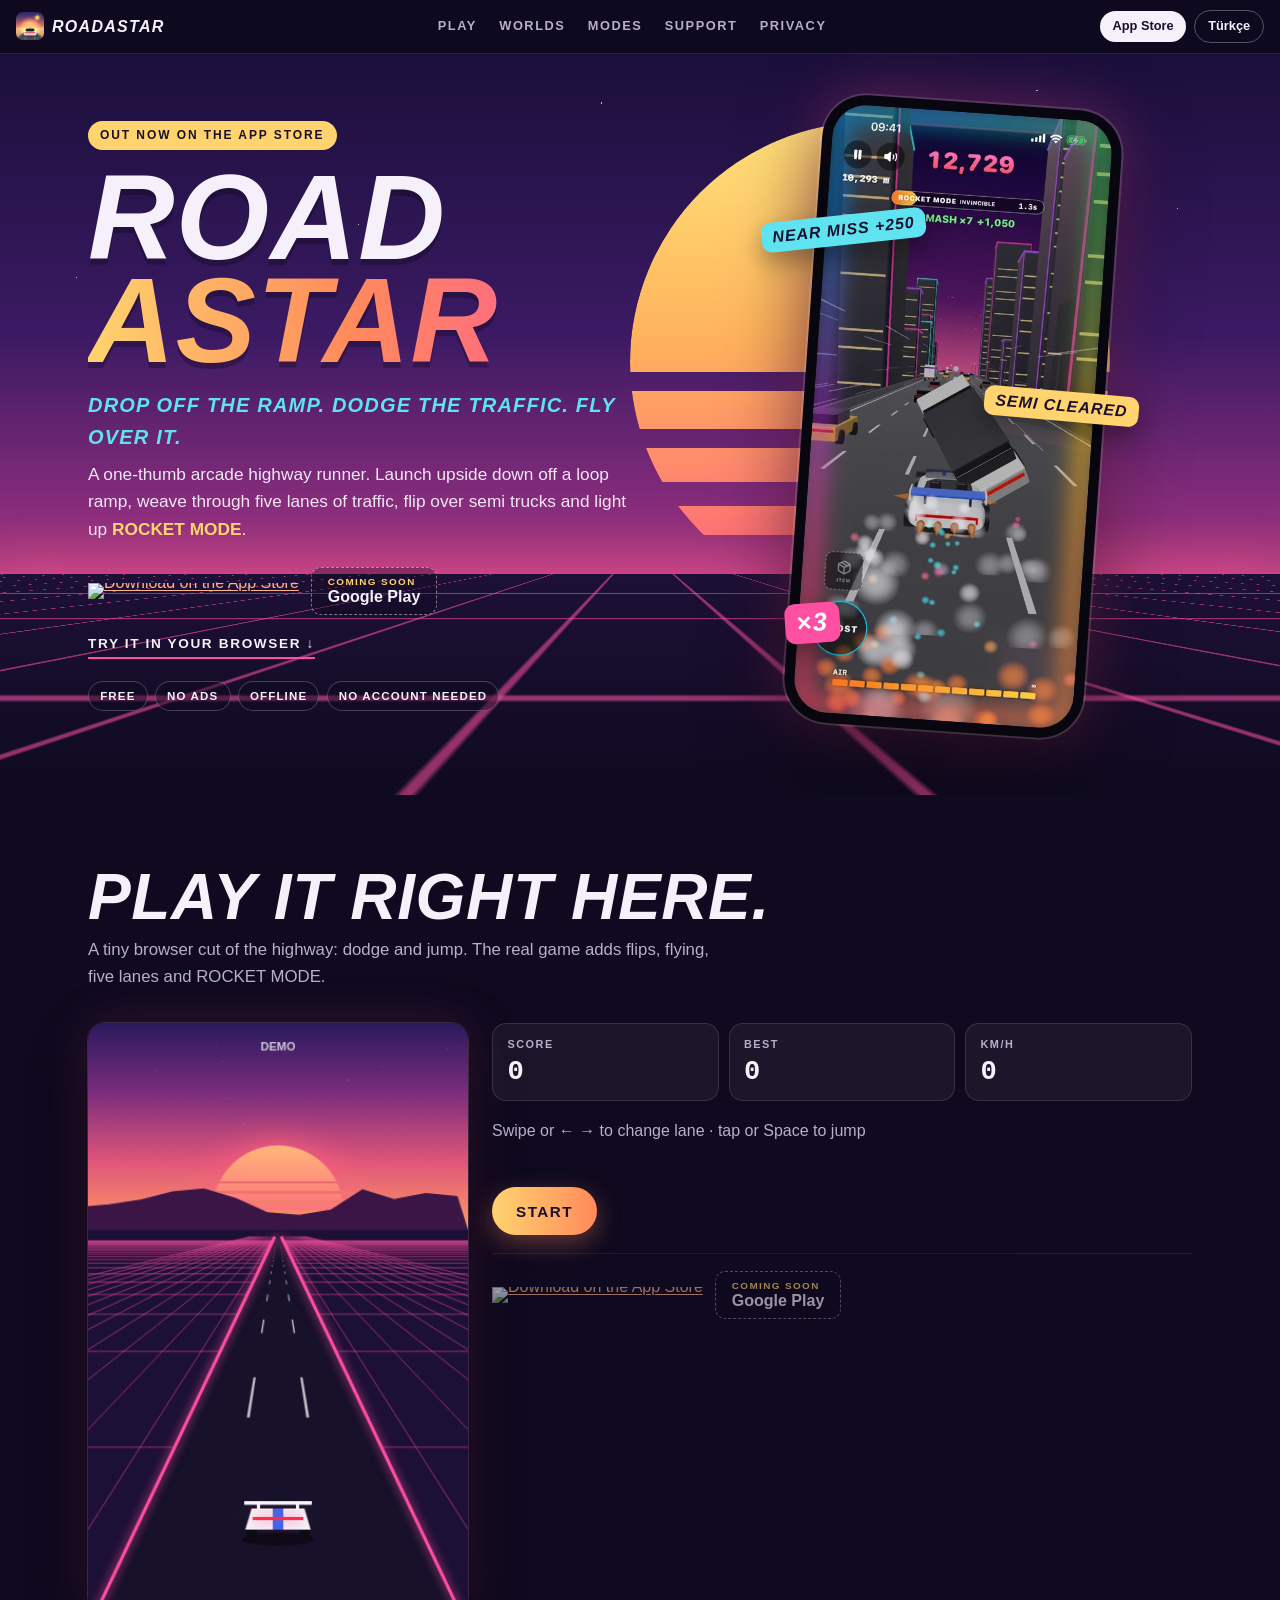
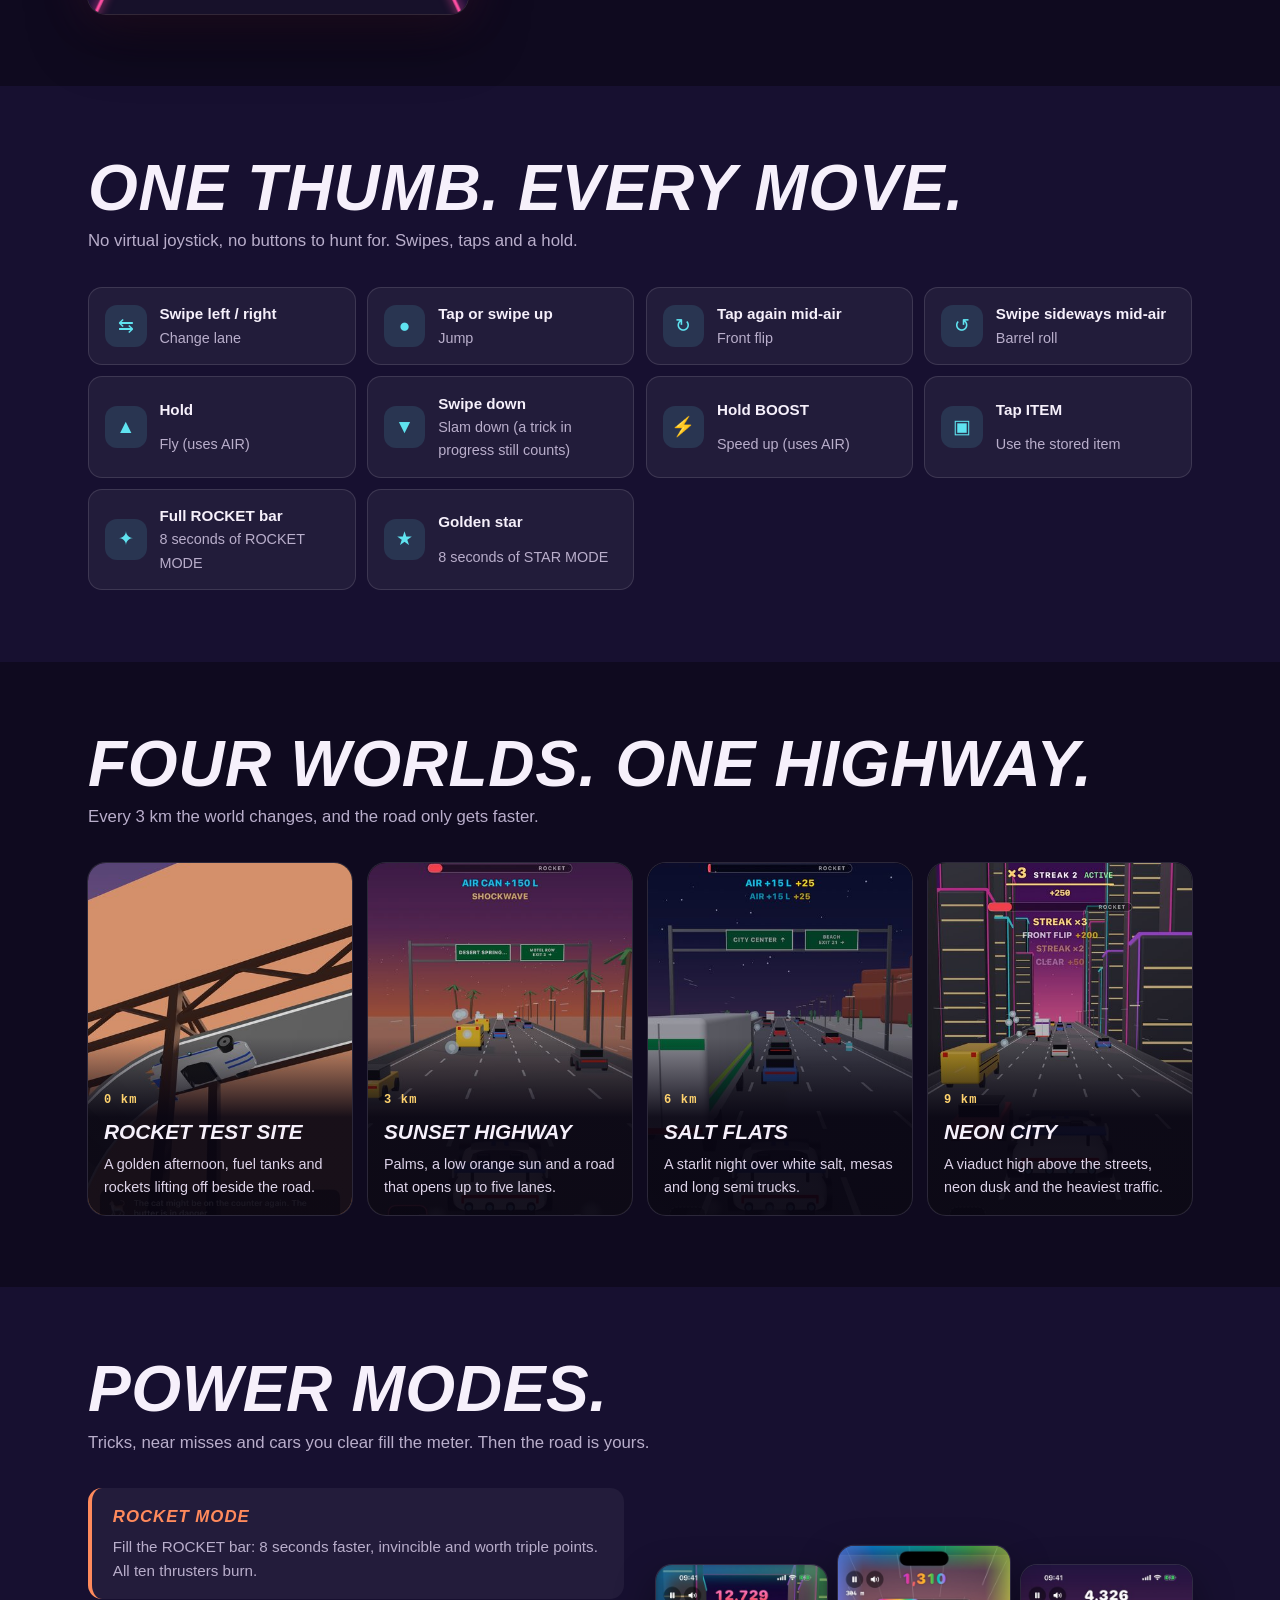
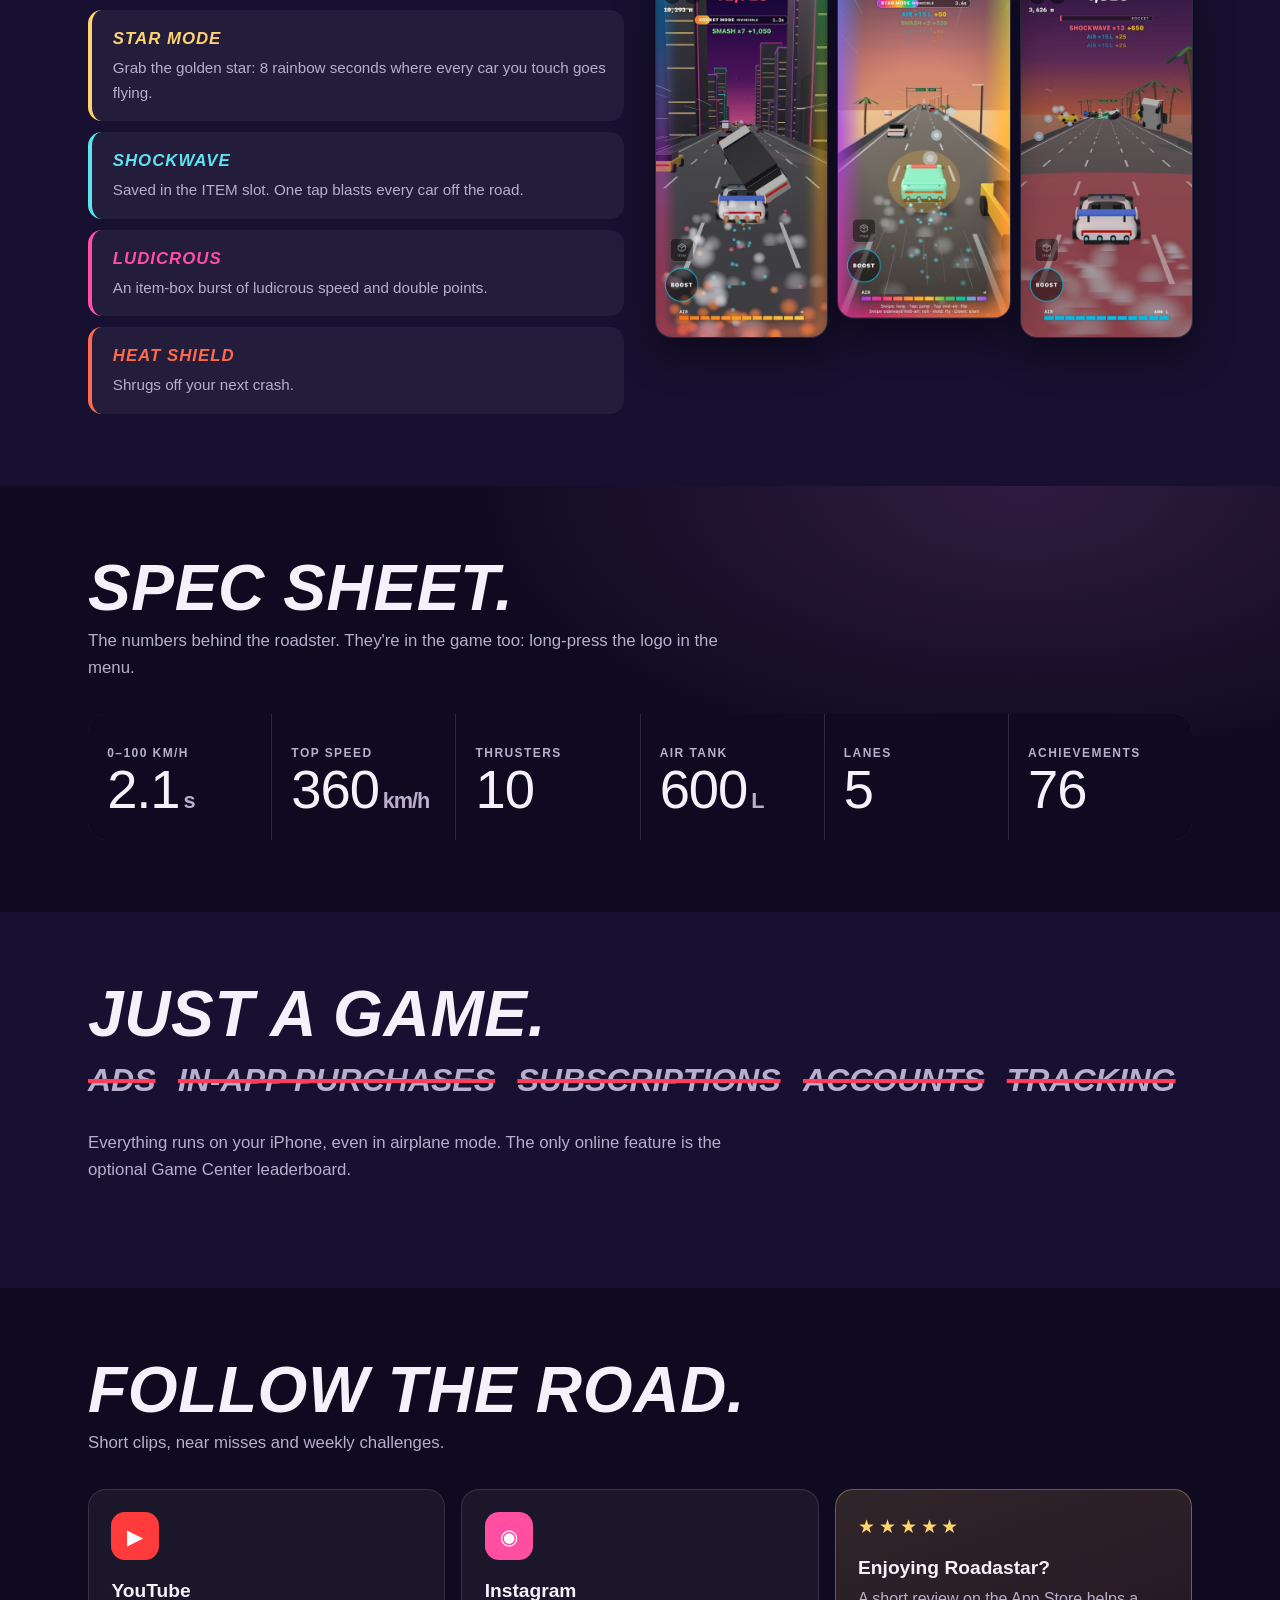
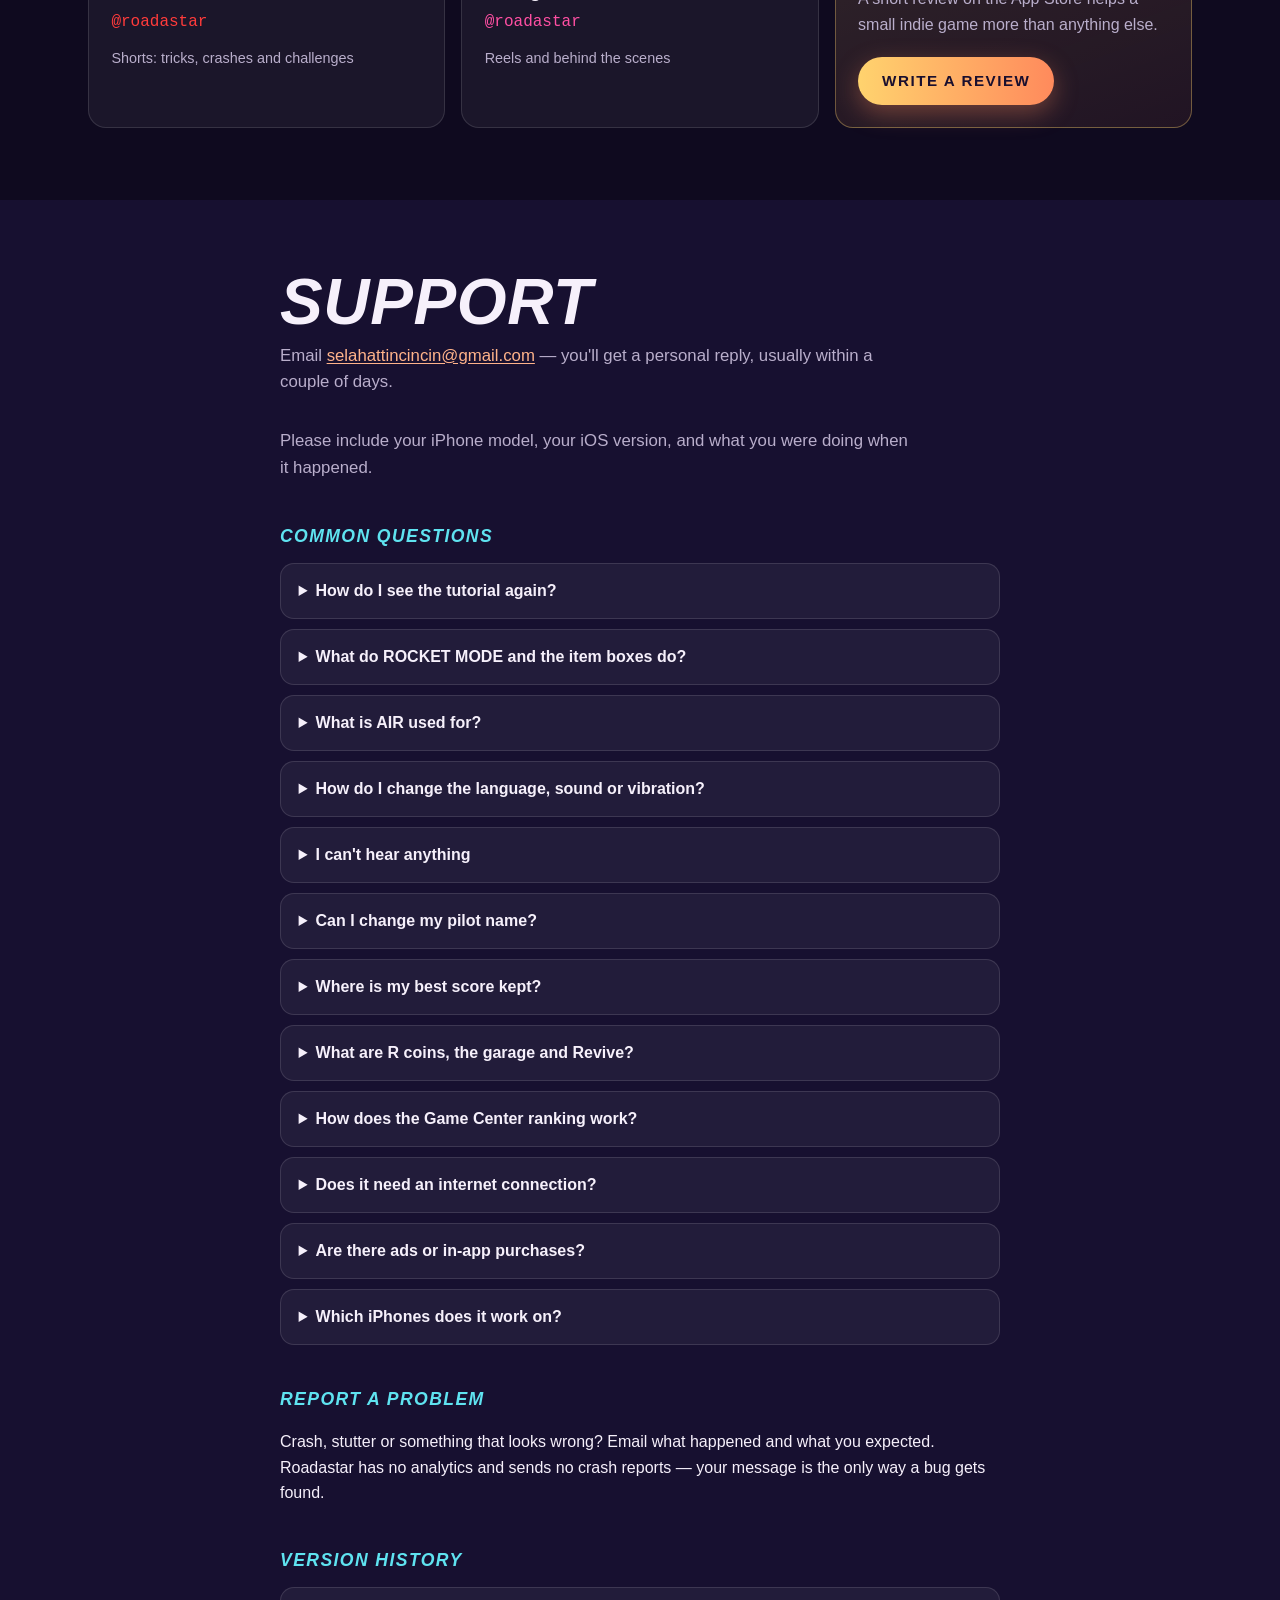
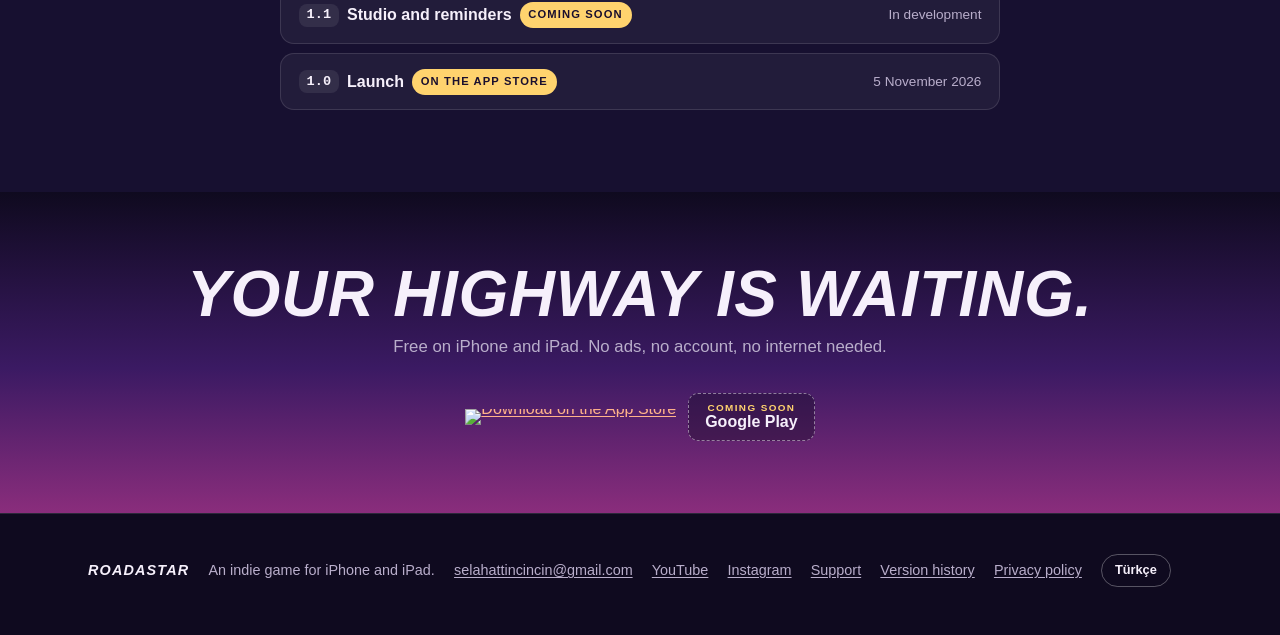
==== commit 79883241: "Siteyi güncelle (proje 59d8ae6)" ====
--- a/index.html
+++ b/index.html
@@ -4,324 +4,484 @@
 <head>
 <meta charset="utf-8">
 <meta name="viewport" content="width=device-width, initial-scale=1">
-<title>Roadastar — Support</title>
-<meta name="description" content="Roadastar support: how to play, settings and contact.">
+<title>Roadastar — the one-thumb highway runner for iPhone</title>
+<meta name="description" content="Drop off the ramp, dodge the traffic and fly over it. Roadastar is a free one-thumb arcade highway runner for iPhone and iPad: no ads, no account, fully offline.">
 <meta name="theme-color" content="#2a1a5e">
+<meta name="apple-itunes-app" content="app-id=6826264560">
+<meta property="og:type" content="website">
+<meta property="og:title" content="Roadastar — the one-thumb highway runner for iPhone">
+<meta property="og:description" content="Drop off the ramp, dodge the traffic and fly over it. Roadastar is a free one-thumb arcade highway runner for iPhone and iPad: no ads, no account, fully offline.">
+<meta property="og:image" content="https://selahattincincin.github.io/roadastar/img/icon.png">
 <link rel="icon" href="img/icon.png">
+<link rel="apple-touch-icon" href="img/icon.png">
 <link rel="stylesheet" href="style.css">
 <link rel="alternate" hreflang="en" href="https://selahattincincin.github.io/roadastar/">
 <link rel="alternate" hreflang="tr" href="https://selahattincincin.github.io/roadastar/tr/">
 <link rel="alternate" hreflang="x-default" href="https://selahattincincin.github.io/roadastar/">
 </head>
 <body>
-
-<header class="hero">
-  <div class="wrap">
-    <nav class="topbar"><a class="lang" href="tr/" hreflang="tr">Türkçe</a></nav>
-    <div class="brand">
-      <img src="img/icon.png" alt="Roadastar app icon">
-      <div>
-        <h1 class="logo">Roadastar</h1>
-        <p class="tagline">Drop off the ramp. Dodge the traffic. Fly over it.</p>
-      </div>
-    </div>
-    <ul class="chips">
-      <li>Free</li><li>No ads</li><li>Offline</li><li>No account needed</li>
-    </ul>
+<nav class="topnav">
+  <a class="navbrand" href="index.html"><img src="img/icon.png" alt="" width="28" height="28">ROADASTAR</a>
+  <div class="navlinks">
+    <a href="index.html#play">Play</a>
+    <a href="index.html#worlds">Worlds</a>
+    <a href="index.html#modes">Modes</a>
+    <a href="index.html#support">Support</a>
+    <a href="privacy.html">Privacy</a>
   </div>
-  <div class="scene" aria-hidden="true"><div class="sun"></div><div class="ground"><div class="grid"></div></div></div>
+  <div class="navend">
+    <a class="navget" href="https://apps.apple.com/app/id6826264560">App Store</a>
+    <a class="lang" href="tr/" hreflang="tr">Türkçe</a>
+  </div>
+</nav>
+
+<header class="hero" id="top">
+  <div class="sky" aria-hidden="true"><div class="stars"></div><div class="sun"></div><div class="floor"><div class="grid"></div></div></div>
+  <div class="wrap hero-grid">
+    <div class="hero-copy">
+      <p class="kicker">Out now on the App Store</p>
+      <h1 class="logo"><span>ROAD</span><span class="logo-b">ASTAR</span></h1>
+      <p class="tagline">Drop off the ramp. Dodge the traffic. Fly over it.</p>
+      <p class="lead">A one-thumb arcade highway runner. Launch upside down off a loop ramp, weave through five lanes of traffic, flip over semi trucks and light up <strong>ROCKET MODE</strong>.</p>
+<div class="stores">
+  <a class="appstore" href="https://apps.apple.com/app/id6826264560"><img src="https://toolbox.marketingtools.apple.com/api/v2/badges/download-on-the-app-store/black/en-us" alt="Download on the App Store" height="48"></a>
+  <span class="playsoon"><small>Coming soon</small>Google Play</span>
+</div>
+      <a class="demo-link" href="#play">Try it in your browser <span aria-hidden="true">↓</span></a>
+      <ul class="chips">
+        <li>Free</li>
+        <li>No ads</li>
+        <li>Offline</li>
+        <li>No account needed</li>
+      </ul>
+    </div>
+    <div class="hero-phone">
+      <div class="phone"><img src="img/en-04.jpg" alt="Roadastar on iPhone: ROCKET MODE in the neon city" width="414" height="900"></div>
+      <span class="hud hud-1" aria-hidden="true">NEAR MISS +250</span>
+      <span class="hud hud-2" aria-hidden="true">SEMI CLEARED</span>
+      <span class="hud hud-3" aria-hidden="true">×3</span>
+    </div>
+  </div>
 </header>
 
-<main class="wrap">
-  <p class="intro">Roadastar is a one-thumb arcade highway runner. Launch upside down off a loop ramp, swipe between lanes, jump and fly over cars, and chain flips and barrel rolls into a streak. Fill the ROCKET bar for eight invincible seconds, grab the golden star or crack open an item box, and send traffic flying. The further you go, the faster it gets: buses, semi trucks, roadworks and bridges join the traffic, and the highway opens up lane by lane from three to five. Every 3 km the world changes, from a rocket test site to sunset palms, starlit salt flats and a neon city. It runs entirely on your iPhone — no account, no server of ours, and nothing is sent anywhere unless you turn on the optional Game Center leaderboard.</p>
-
-  <div class="shots" aria-label="Screenshots">
-    <img src="img/en-01.jpg" alt="The run starts upside down on a loop ramp" loading="lazy">
-    <img src="img/en-02.jpg" alt="Sunset highway with palms and five lanes" loading="lazy">
-    <img src="img/en-03.jpg" alt="Neon city: a ×3 streak on the viaduct" loading="lazy">
-    <img src="img/en-04.jpg" alt="ROCKET MODE smashing through the city" loading="lazy">
-    <img src="img/en-05.jpg" alt="STAR MODE sends a car flying" loading="lazy">
-    <img src="img/en-06.jpg" alt="Salt flats at night: mesas, trucks and stars" loading="lazy">
-    <img src="img/en-07.jpg" alt="SHOCKWAVE blasts every car off the road" loading="lazy">
-    <img src="img/en-08.jpg" alt="Main menu with pilot name and best score" loading="lazy">
-  </div>
-
-  <section class="panel help">
-    <h2>Need help?</h2>
-    <p>Email <a class="mail" href="mailto:selahattincincin@gmail.com">selahattincincin@gmail.com</a> — you'll get a personal reply, usually within a couple of days.</p>
-    <p>Please include your iPhone model, your iOS version, and what you were doing when it happened.</p>
-  </section>
-
-  <h2>How to play</h2>
-  <ul class="controls">
-    <li><span class="g">⇆</span><b>Swipe left / right</b><span>Change lane</span></li>
-    <li><span class="g">●</span><b>Tap or swipe up</b><span>Jump</span></li>
-    <li><span class="g">↻</span><b>Tap again mid-air</b><span>Front flip</span></li>
-    <li><span class="g">↺</span><b>Swipe sideways mid-air</b><span>Barrel roll</span></li>
-    <li><span class="g">▲</span><b>Hold</b><span>Fly (uses AIR)</span></li>
-    <li><span class="g">▼</span><b>Swipe down</b><span>Slam down (a trick in progress still counts)</span></li>
-    <li><span class="g">⚡</span><b>Hold BOOST</b><span>Speed up (uses AIR)</span></li>
-    <li><span class="g">▣</span><b>Tap ITEM</b><span>Use the stored item</span></li>
-    <li><span class="g">✦</span><b>Full ROCKET bar</b><span>8 seconds of ROCKET MODE</span></li>
-    <li><span class="g">★</span><b>Golden star</b><span>8 seconds of STAR MODE</span></li>
-  </ul>
-
-  <h2>Common questions</h2>
-
-  <details>
-    <summary>How do I see the tutorial again?</summary>
-    <p>Tap <strong>How to play?</strong> in the main menu, or open your profile and choose <strong>Replay tutorial</strong>. Tap the screen during the opening ramp to skip straight to the road.</p>
-  </details>
-
-  <details>
-    <summary>What do ROCKET MODE and the item boxes do?</summary>
-    <p>Tricks, near misses and cars you jump over fill the ROCKET bar at the top. When it's full you get 8 seconds of <strong>ROCKET MODE</strong>: faster, invincible and worth triple points. Item boxes on the road refill your AIR or give you a <strong>HEAT SHIELD</strong> straight away, or put <strong>SHOCKWAVE</strong> or <strong>LUDICROUS</strong> in the ITEM slot above BOOST — tap it when you need it.</p>
-  </details>
-
-  <details>
-    <summary>What is AIR used for?</summary>
-    <p>Almost everything: jumping, front flips, lane changes, slams, flying and BOOST each cost a little AIR. It refills slowly while you drive on the road, and quickly with AIR cells and AIR CANs. Below 20% the bar turns red; with no AIR a front flip won't start and lane changes are slower.</p>
-  </details>
-
-  <details>
-    <summary>How do I change the language, sound or vibration?</summary>
-    <p>Tap the profile button at the top left of the main menu. Switch between System, Türkçe and English, turn sound on or off, set engine and effects volume separately, or turn vibration off. The speaker button at the top right mutes everything in one tap.</p>
-  </details>
-
-  <details>
-    <summary>I can't hear anything</summary>
-    <p>Check that <strong>Sound on</strong> is enabled in your profile and both volume sliders are above zero. Roadastar follows your iPhone's silent switch — turn silent mode off and raise the volume.</p>
-  </details>
-
-  <details>
-    <summary>Can I change my pilot name?</summary>
-    <p>Yes. Open your profile, edit the name and tap <strong>Save</strong>. Letters, digits and underscores, 3 to 14 characters. The number after your name stays the same.</p>
-  </details>
-
-  <details>
-    <summary>Where is my best score kept?</summary>
-    <p>Only on your iPhone. There is no account, so scores don't move to another device, and deleting the app deletes them. See the <a href="privacy.html">privacy policy</a>.</p>
-  </details>
-
-  <details>
-    <summary>What are R coins, the garage and Revive?</summary>
-    <p>Achievements and missions pay out <strong>R coins</strong>. In the <strong>Garage</strong> you spend them on paints (1,000 R each; Pearl White is free) and on <strong>Revive</strong> (100 R): after a crash you have 5 seconds to use it, the road is cleared and you keep your score and distance, once per run. There is nothing to buy with real money.</p>
-  </details>
-
-  <details>
-    <summary>How does the Game Center ranking work?</summary>
-    <p>It's optional and off by default. Turn it on in <strong>Profile</strong>: iOS signs you in to Game Center, and after each run your best score is submitted to the leaderboard. <strong>Ranking</strong> in the main menu opens the board. Switch it off and nothing is sent.</p>
-  </details>
-
-  <details>
-    <summary>Does it need an internet connection?</summary>
-    <p>No. The whole game runs on the device and works in airplane mode. The only online feature is the optional Game Center leaderboard, and it stays off until you turn it on.</p>
-  </details>
-
-  <details>
-    <summary>Are there ads or in-app purchases?</summary>
-    <p>No ads, no in-app purchases, no subscriptions.</p>
-  </details>
-
-  <details>
-    <summary>Which iPhones does it work on?</summary>
-    <p>Any iPhone with iOS 18 or later. The game is designed for portrait.</p>
-  </details>
-
-  <h2 id="version-history">Version history</h2>
-  <ol class="releases">
-    <li class="release panel">
-      <div class="release-head">
-        <span class="ver">2.0</span>
-        <h3>Bigger highway</h3>
-        <span class="tag">Coming soon</span>
-        <span class="date">In development</span>
-      </div>
-      <div class="changes">
-        <div>
-          <h4>Regions</h4>
-          <ul>
-            <li>Four worlds, 3 km each: rocket test site, sunset highway, salt flats and neon city</li>
-            <li>The sky changes from golden afternoon to sunset, a starlit night and neon dusk</li>
-            <li>Rockets lift off beside the road; the city runs on a viaduct high above the ground</li>
-          </ul>
-        </div>
-        <div>
-          <h4>Car</h4>
-          <ul>
-            <li>A new white-and-blue roadster with an open cockpit and rear wing</li>
-            <li>Ten thrusters: lift jets for jumps and flying, rear jets for BOOST, side jets for lane changes</li>
-            <li>In STAR MODE the car cycles through rainbow colours</li>
-          </ul>
-        </div>
-        <div>
-          <h4>Road</h4>
-          <ul>
-            <li>The road widens as you go: a fourth lane at 2.5 km, a fifth at 5 km</li>
-            <li>Overpasses: fly under one with inches to spare for UNDERPASS, but mind the deck</li>
-            <li>Green direction signs over the road</li>
-          </ul>
-        </div>
-        <div>
-          <h4>Traffic</h4>
-          <ul>
-            <li>Speed climbs with distance, up to 100 m/s</li>
-            <li>Traffic gets denser the further you drive, but there is always a way through</li>
-            <li>SUVs, limos, city and school buses, semi and long semi trucks join as your score grows</li>
-            <li>Fly over a semi for SEMI CLEARED</li>
-            <li>Lane-changers that signal, parked rows with hazard lights, roadworks that close a lane</li>
-          </ul>
-        </div>
-        <div>
-          <h4>Handling</h4>
-          <ul>
-            <li>Jumps are 2.5 m high and get snappier as you speed up</li>
-            <li>Hold to fly up to a 6.2 m ceiling; a front flip gives you a lift</li>
-            <li>Swipe down mid-trick to land fast and still score the trick</li>
-            <li>Swipe up works like a tap: jump on the road, front flip in the air</li>
-            <li>Hold BOOST during a power mode for hyper boost</li>
-          </ul>
-        </div>
-        <div>
-          <h4>AIR</h4>
-          <ul>
-            <li>Every move costs AIR: jump 20 L, front flip 40 L, lane change 3 L, slam 20 L, flying and BOOST per second</li>
-            <li>AIR refills slowly on the road; AIR cells glow white and arc over the cars you jump</li>
-            <li>Below 20% the bar turns red; with no AIR, front flips won't start and lane changes are slower</li>
-            <li>12-segment AIR bar: red when low, mode colours during ROCKET, STAR MODE and LUDICROUS</li>
-            <li>During ROCKET, STAR MODE and LUDICROUS, AIR is unlimited and nearby AIR cells are pulled to the car</li>
-          </ul>
-        </div>
-        <div>
-          <h4>Sound</h4>
-          <ul>
-            <li>Softer, quieter engine sound</li>
-          </ul>
-        </div>
-        <div>
-          <h4>Interface</h4>
-          <ul>
-            <li>Controls page listing every gesture and all ten thrusters</li>
-            <li>Results screen with distance, time, max combo and the gap to your record</li>
-            <li>Share your score as a 1080 px card</li>
-            <li>Shadows and effects scale back on their own when the frame rate dips or Low Power Mode is on</li>
-            <li>Speed vignette and streaks at high speed; a short camera shake on MULTI JUMP and SEMI CLEARED</li>
-            <li>Screen-edge flashes and camera shakes on landings, smashes, near misses, items, modes and crashes; a tap on BOOST gives a short burst</li>
-            <li>Accessibility: Dynamic Type on menus and sheets, 44-point touch targets, VoiceOver labels, Reduce Motion turns off camera shake</li>
-          </ul>
-        </div>
-        <div>
-          <h4>Achievements</h4>
-          <ul>
-            <li>76 achievements in bronze, silver, gold, platinum and legend tiers, 7 of them secret</li>
-            <li>Two run missions and one daily mission that renews every midnight</li>
-            <li>R coins as rewards; a trophy card pops up mid-run when you unlock one</li>
-          </ul>
-        </div>
-        <div>
-          <h4>Garage</h4>
-          <ul>
-            <li>Six paints: Pearl White is free, the rest cost 1,000 R; the car turns in front of you while you pick</li>
-            <li>Revive for 100 R: after a crash you have 5 seconds to clear the road and keep your score, once per run</li>
-            <li>Menu links: How to play, Controls, Achievements, Garage and Ranking</li>
-            <li>Welcome gift: one free Revive</li>
-            <li>Start items: Start Revive (30 R, auto-revive at your first crash), Coin Double (20 R) and Head Start (10 R: start 5 km ahead at 100,000 points); pick them on the START ITEMS card after PLAY</li>
-            <li>1 R per 100 m at the end of every run, shown on the results card</li>
-            <li>Crash dialog like the site's REVIVE? card</li>
-          </ul>
-        </div>
-        <div>
-          <h4>Music</h4>
-          <ul>
-            <li>Background music generated in code that speeds up in ROCKET, STAR MODE and LUDICROUS; separate Music switch in Profile</li>
-          </ul>
-        </div>
-        <div>
-          <h4>Slow motion</h4>
-          <ul>
-            <li>Brief slow-motion moments on MULTI JUMP, SEMI CLEARED, tricks and at the start of ROCKET; can be switched off in Profile</li>
-          </ul>
-        </div>
-        <div>
-          <h4>Game Center</h4>
-          <ul>
-            <li>Optional leaderboard, off by default: turn it on in Profile and your best score goes to the Ranking board</li>
-          </ul>
-        </div>
-        <div>
-          <h4>Quests</h4>
-          <ul>
-            <li>Separate Quests screen: two daily quests with a renewal countdown, claimed with a tap</li>
-            <li>Daily check-in streak: every day in a row adds 10 R, up to 50; daily visit coins +10 R</li>
-            <li>Updates box on the menu: rewards waiting to be claimed and the daily quests with inline Claim</li>
-          </ul>
+<main>
+  <section class="band" id="play">
+    <div class="wrap">
+      <h2 class="big">Play it right here.</h2>
+      <p class="sub">A tiny browser cut of the highway: dodge and jump. The real game adds flips, flying, five lanes and ROCKET MODE.</p>
+      <div class="demo">
+        <canvas id="demo" tabindex="0" aria-label="Mini Roadastar: change lanes and jump over traffic"></canvas>
+        <div class="demo-side">
+          <dl class="readout">
+            <div><dt>Score</dt><dd id="dScore">0</dd></div>
+            <div><dt>Best</dt><dd id="dBest">0</dd></div>
+            <div><dt>km/h</dt><dd id="dSpeed">0</dd></div>
+          </dl>
+          <p class="demo-msg" id="dMsg" aria-live="polite">Swipe or ← → to change lane · tap or Space to jump</p>
+          <button class="btn primary" id="dStart" type="button">Start</button>
+          <div class="demo-cta" id="dCta">
+<div class="stores">
+  <a class="appstore" href="https://apps.apple.com/app/id6826264560"><img src="https://toolbox.marketingtools.apple.com/api/v2/badges/download-on-the-app-store/black/en-us" alt="Download on the App Store" height="48"></a>
+  <span class="playsoon"><small>Coming soon</small>Google Play</span>
+</div>
+          </div>
         </div>
       </div>
-    </li>
-    <li class="release panel">
-      <div class="release-head">
-        <span class="ver">1.0</span>
-        <h3>First release</h3>
-        <span class="tag">Latest</span>
-        <span class="date">October 2026</span>
-      </div>
-      <div class="changes">
-        <div>
-          <h4>Gameplay</h4>
-          <ul>
-            <li>Every run starts upside down on a towering loop ramp, then GO</li>
-            <li>Lane changes, jumps, flying on the AIR tank and slam landings</li>
-            <li>Score, streak and mode bars with a live event feed; pause any time</li>
-            <li>A ridiculous excuse for every run, 12 in all</li>
-          </ul>
-        </div>
-        <div>
-          <h4>Tricks and combo</h4>
-          <ul>
-            <li>Front flips and barrel rolls mid-air, STUNT LANDING for a clean touchdown</li>
-            <li>CLEAR, MULTI JUMP and NEAR MISS bonuses</li>
-            <li>Chain skills to push the streak multiplier up to ×50</li>
-            <li>BOOST for extra speed and bonus points</li>
-          </ul>
-        </div>
-        <div>
-          <h4>ROCKET and STAR MODE</h4>
-          <ul>
-            <li>Stunts fill the ROCKET bar: 8 seconds of ROCKET MODE, faster, invincible and ×3 points</li>
-            <li>Golden star: 8 seconds of STAR MODE that sends cars flying</li>
-          </ul>
-        </div>
-        <div>
-          <h4>Pickups and items</h4>
-          <ul>
-            <li>AIR cells and AIR CAN refills above the road</li>
-            <li>Item boxes: OVERPRESSURE, HEAT SHIELD, SHOCKWAVE and LUDICROUS</li>
-            <li>An ITEM slot above BOOST for the item you save for later</li>
-          </ul>
-        </div>
-        <div>
-          <h4>Profile and settings</h4>
-          <ul>
-            <li>Interactive tutorial on the first run, replayable any time</li>
-            <li>Your pilot name and best score, kept on your device</li>
-            <li>English and Turkish, separate engine and effect volume, haptics on or off</li>
-          </ul>
+    </div>
+  </section>
+
+  <section class="band alt" id="moves">
+    <div class="wrap">
+      <h2 class="big">One thumb. Every move.</h2>
+      <p class="sub">No virtual joystick, no buttons to hunt for. Swipes, taps and a hold.</p>
+      <ul class="moves">
+        <li><span class="glyph" aria-hidden="true">⇆</span><b>Swipe left / right</b><span>Change lane</span></li>
+        <li><span class="glyph" aria-hidden="true">●</span><b>Tap or swipe up</b><span>Jump</span></li>
+        <li><span class="glyph" aria-hidden="true">↻</span><b>Tap again mid-air</b><span>Front flip</span></li>
+        <li><span class="glyph" aria-hidden="true">↺</span><b>Swipe sideways mid-air</b><span>Barrel roll</span></li>
+        <li><span class="glyph" aria-hidden="true">▲</span><b>Hold</b><span>Fly (uses AIR)</span></li>
+        <li><span class="glyph" aria-hidden="true">▼</span><b>Swipe down</b><span>Slam down (a trick in progress still counts)</span></li>
+        <li><span class="glyph" aria-hidden="true">⚡</span><b>Hold BOOST</b><span>Speed up (uses AIR)</span></li>
+        <li><span class="glyph" aria-hidden="true">▣</span><b>Tap ITEM</b><span>Use the stored item</span></li>
+        <li><span class="glyph" aria-hidden="true">✦</span><b>Full ROCKET bar</b><span>8 seconds of ROCKET MODE</span></li>
+        <li><span class="glyph" aria-hidden="true">★</span><b>Golden star</b><span>8 seconds of STAR MODE</span></li>
+      </ul>
+    </div>
+  </section>
+
+  <section class="band" id="worlds">
+    <div class="wrap">
+      <h2 class="big">Four worlds. One highway.</h2>
+      <p class="sub">Every 3 km the world changes, and the road only gets faster.</p>
+      <ol class="worlds">
+        <li class="world">
+          <img src="img/en-01.jpg" alt="Rocket test site" width="414" height="900" loading="lazy">
+          <div class="world-copy"><span class="km">0 km</span><h3>Rocket test site</h3><p>A golden afternoon, fuel tanks and rockets lifting off beside the road.</p></div>
+        </li>
+        <li class="world">
+          <img src="img/en-02.jpg" alt="Sunset highway" width="414" height="900" loading="lazy">
+          <div class="world-copy"><span class="km">3 km</span><h3>Sunset highway</h3><p>Palms, a low orange sun and a road that opens up to five lanes.</p></div>
+        </li>
+        <li class="world">
+          <img src="img/en-06.jpg" alt="Salt flats" width="414" height="900" loading="lazy">
+          <div class="world-copy"><span class="km">6 km</span><h3>Salt flats</h3><p>A starlit night over white salt, mesas and long semi trucks.</p></div>
+        </li>
+        <li class="world">
+          <img src="img/en-03.jpg" alt="Neon city" width="414" height="900" loading="lazy">
+          <div class="world-copy"><span class="km">9 km</span><h3>Neon city</h3><p>A viaduct high above the streets, neon dusk and the heaviest traffic.</p></div>
+        </li>
+      </ol>
+    </div>
+  </section>
+
+  <section class="band alt" id="modes">
+    <div class="wrap">
+      <h2 class="big">Power modes.</h2>
+      <p class="sub">Tricks, near misses and cars you clear fill the meter. Then the road is yours.</p>
+      <div class="modes-grid">
+        <ul class="modes">
+          <li class="mode rocket"><h3>ROCKET MODE</h3><p>Fill the ROCKET bar: 8 seconds faster, invincible and worth triple points. All ten thrusters burn.</p></li>
+          <li class="mode star"><h3>STAR MODE</h3><p>Grab the golden star: 8 rainbow seconds where every car you touch goes flying.</p></li>
+          <li class="mode shock"><h3>SHOCKWAVE</h3><p>Saved in the ITEM slot. One tap blasts every car off the road.</p></li>
+          <li class="mode ludicrous"><h3>LUDICROUS</h3><p>An item-box burst of ludicrous speed and double points.</p></li>
+          <li class="mode shield"><h3>HEAT SHIELD</h3><p>Shrugs off your next crash.</p></li>
+        </ul>
+        <div class="mode-shots">
+          <img src="img/en-04.jpg" alt="ROCKET MODE smashing through the city" width="414" height="900" loading="lazy">
+          <img src="img/en-05.jpg" alt="STAR MODE sends a car flying" width="414" height="900" loading="lazy">
+          <img src="img/en-07.jpg" alt="SHOCKWAVE blasts every car off the road" width="414" height="900" loading="lazy">
         </div>
       </div>
-    </li>
-  </ol>
-
-  <h2>Report a problem</h2>
-  <p>Crash, stutter or something that looks wrong? Email what happened and what you expected. Roadastar has no analytics and sends no crash reports — your message is the only way a bug gets found.</p>
+    </div>
+  </section>
+
+  <section class="band" id="specs">
+    <div class="wrap">
+      <h2 class="big">Spec sheet.</h2>
+      <p class="sub">The numbers behind the roadster. They're in the game too: long-press the logo in the menu.</p>
+      <dl class="specs">
+        <div><dd>2.1<small>s</small></dd><dt>0–100 km/h</dt></div>
+        <div><dd>360<small>km/h</small></dd><dt>Top speed</dt></div>
+        <div><dd>10</dd><dt>Thrusters</dt></div>
+        <div><dd>600<small>L</small></dd><dt>AIR tank</dt></div>
+        <div><dd>5</dd><dt>Lanes</dt></div>
+        <div><dd>76</dd><dt>Achievements</dt></div>
+      </dl>
+    </div>
+  </section>
+
+  <section class="band alt" id="just">
+    <div class="wrap">
+      <h2 class="big">Just a game.</h2>
+      <ul class="nope">
+        <li><s>Ads</s></li>
+        <li><s>In-app purchases</s></li>
+        <li><s>Subscriptions</s></li>
+        <li><s>Accounts</s></li>
+        <li><s>Tracking</s></li>
+      </ul>
+      <p class="sub">Everything runs on your iPhone, even in airplane mode. The only online feature is the optional Game Center leaderboard.</p>
+    </div>
+  </section>
+
+  <section class="band" id="community">
+    <div class="wrap">
+      <h2 class="big">Follow the road.</h2>
+      <p class="sub">Short clips, near misses and weekly challenges.</p>
+      <div class="social">
+        <a class="social-card yt" href="https://www.youtube.com/@roadastar">
+          <span class="s-icon" aria-hidden="true">▶</span>
+          <b>YouTube</b><span class="handle">@roadastar</span><small>Shorts: tricks, crashes and challenges</small>
+        </a>
+        <a class="social-card ig" href="https://www.instagram.com/roadastar/">
+          <span class="s-icon" aria-hidden="true">◉</span>
+          <b>Instagram</b><span class="handle">@roadastar</span><small>Reels and behind the scenes</small>
+        </a>
+        <div class="review-card">
+          <p class="stars-row" aria-hidden="true">★★★★★</p>
+          <h3>Enjoying Roadastar?</h3>
+          <p>A short review on the App Store helps a small indie game more than anything else.</p>
+          <a class="btn primary" href="https://apps.apple.com/app/id6826264560?action=write-review">Write a review</a>
+        </div>
+      </div>
+    </div>
+  </section>
+
+  <section class="band alt" id="support">
+    <div class="wrap narrow">
+      <h2 class="big">Support</h2>
+      <p class="sub">Email <a class="mail" href="mailto:selahattincincin@gmail.com">selahattincincin@gmail.com</a> — you'll get a personal reply, usually within a couple of days.</p>
+      <p class="sub">Please include your iPhone model, your iOS version, and what you were doing when it happened.</p>
+
+      <h3 class="mid">Common questions</h3>
+      <details>
+        <summary>How do I see the tutorial again?</summary>
+        <p>Tap <strong>How to play?</strong> in the main menu, or open your profile and choose <strong>Replay tutorial</strong>. Tap the screen during the opening ramp to skip straight to the road.</p>
+      </details>
+      <details>
+        <summary>What do ROCKET MODE and the item boxes do?</summary>
+        <p>Tricks, near misses and cars you jump over fill the ROCKET bar at the top. When it's full you get 8 seconds of <strong>ROCKET MODE</strong>: faster, invincible and worth triple points. Item boxes on the road refill your AIR or give you a <strong>HEAT SHIELD</strong> straight away, or put <strong>SHOCKWAVE</strong> or <strong>LUDICROUS</strong> in the ITEM slot above BOOST — tap it when you need it.</p>
+      </details>
+      <details>
+        <summary>What is AIR used for?</summary>
+        <p>Almost everything: jumping, front flips, lane changes, slams, flying and BOOST each cost a little AIR. It refills slowly while you drive on the road, and quickly with AIR cells and AIR CANs. Below 20% the bar turns red; with no AIR a front flip won't start and lane changes are slower.</p>
+      </details>
+      <details>
+        <summary>How do I change the language, sound or vibration?</summary>
+        <p>Tap the profile button at the top left of the main menu. Switch between System, Türkçe and English, turn sound on or off, set engine and effects volume separately, or turn vibration off. The speaker button at the top right mutes everything in one tap.</p>
+      </details>
+      <details>
+        <summary>I can't hear anything</summary>
+        <p>Check that <strong>Sound on</strong> is enabled in your profile and both volume sliders are above zero. Roadastar follows your iPhone's silent switch — turn silent mode off and raise the volume.</p>
+      </details>
+      <details>
+        <summary>Can I change my pilot name?</summary>
+        <p>Yes. Open your profile, edit the name and tap <strong>Save</strong>. Letters, digits and underscores, 3 to 14 characters. The number after your name stays the same.</p>
+      </details>
+      <details>
+        <summary>Where is my best score kept?</summary>
+        <p>Only on your iPhone. There is no account, so scores don't move to another device, and deleting the app deletes them. See the <a href="privacy.html">privacy policy</a>.</p>
+      </details>
+      <details>
+        <summary>What are R coins, the garage and Revive?</summary>
+        <p>Achievements and missions pay out <strong>R coins</strong>. In the <strong>Garage</strong> you spend them on paints (1,000 R each; Pearl White is free) and on <strong>Revive</strong> (100 R): after a crash you have 5 seconds to use it, the road is cleared and you keep your score and distance, once per run. There is nothing to buy with real money.</p>
+      </details>
+      <details>
+        <summary>How does the Game Center ranking work?</summary>
+        <p>It's optional and off by default. Turn it on in <strong>Profile</strong>: iOS signs you in to Game Center, and after each run your best score is submitted to the leaderboard. <strong>Ranking</strong> in the main menu opens the board. Switch it off and nothing is sent.</p>
+      </details>
+      <details>
+        <summary>Does it need an internet connection?</summary>
+        <p>No. The whole game runs on the device and works in airplane mode. The only online feature is the optional Game Center leaderboard, and it stays off until you turn it on.</p>
+      </details>
+      <details>
+        <summary>Are there ads or in-app purchases?</summary>
+        <p>No ads, no in-app purchases, no subscriptions.</p>
+      </details>
+      <details>
+        <summary>Which iPhones does it work on?</summary>
+        <p>Any iPhone with iOS 18 or later. The game is designed for portrait.</p>
+      </details>
+
+      <h3 class="mid">Report a problem</h3>
+      <p>Crash, stutter or something that looks wrong? Email what happened and what you expected. Roadastar has no analytics and sends no crash reports — your message is the only way a bug gets found.</p>
+
+      <h3 class="mid" id="version-history">Version history</h3>
+      <details class="release">
+        <summary><span class="ver">1.1</span> Studio and reminders <em class="tag">Coming soon</em> <span class="date">In development</span></summary>
+        <div class="changes">
+          <div>
+            <h4>Car</h4>
+            <ul>
+              <li>LED headlights and a front light bar; on night stretches the headlights light up the road</li>
+            </ul>
+          </div>
+          <div>
+            <h4>Menu</h4>
+            <ul>
+              <li>The roadster stands in a dark studio under the stars; drag to turn it and look from any side</li>
+            </ul>
+          </div>
+          <div>
+            <h4>Reminders</h4>
+            <ul>
+              <li>Optional reminders for your check-in streak, waiting rewards and new daily quests</li>
+              <li>At most one a day and never at night; each kind can be switched off in Profile</li>
+            </ul>
+          </div>
+        </div>
+      </details>
+      <details class="release">
+        <summary><span class="ver">1.0</span> Launch <em class="tag">On the App Store</em> <span class="date">5 November 2026</span></summary>
+        <div class="changes">
+          <div>
+            <h4>Gameplay</h4>
+            <ul>
+              <li>Every run starts upside down on a towering loop ramp, then GO</li>
+              <li>Lane changes, jumps, flying on the AIR tank and slam landings</li>
+              <li>Score, streak and mode bars with a live event feed; pause any time</li>
+              <li>A ridiculous excuse for every run, 12 in all</li>
+            </ul>
+          </div>
+          <div>
+            <h4>Tricks and combo</h4>
+            <ul>
+              <li>Front flips and barrel rolls mid-air, STUNT LANDING for a clean touchdown</li>
+              <li>CLEAR, MULTI JUMP and NEAR MISS bonuses</li>
+              <li>Chain skills to push the streak multiplier up to ×50</li>
+              <li>BOOST for extra speed and bonus points</li>
+            </ul>
+          </div>
+          <div>
+            <h4>ROCKET and STAR MODE</h4>
+            <ul>
+              <li>Stunts fill the ROCKET bar: 8 seconds of ROCKET MODE, faster, invincible and ×3 points</li>
+              <li>Golden star: 8 seconds of STAR MODE that sends cars flying</li>
+            </ul>
+          </div>
+          <div>
+            <h4>Pickups and items</h4>
+            <ul>
+              <li>AIR cells and AIR CAN refills above the road</li>
+              <li>Item boxes: OVERPRESSURE, HEAT SHIELD, SHOCKWAVE and LUDICROUS</li>
+              <li>An ITEM slot above BOOST for the item you save for later</li>
+            </ul>
+          </div>
+          <div>
+            <h4>Profile and settings</h4>
+            <ul>
+              <li>Interactive tutorial on the first run, replayable any time</li>
+              <li>Your pilot name and best score, kept on your device</li>
+              <li>English and Turkish, separate engine and effect volume, haptics on or off</li>
+            </ul>
+          </div>
+          <div>
+            <h4>Regions</h4>
+            <ul>
+              <li>Four worlds, 3 km each: rocket test site, sunset highway, salt flats and neon city</li>
+              <li>The sky changes from golden afternoon to sunset, a starlit night and neon dusk</li>
+              <li>Rockets lift off beside the road; the city runs on a viaduct high above the ground</li>
+            </ul>
+          </div>
+          <div>
+            <h4>Car</h4>
+            <ul>
+              <li>A new white-and-blue roadster with an open cockpit and rear wing</li>
+              <li>Ten thrusters: lift jets for jumps and flying, rear jets for BOOST, side jets for lane changes</li>
+              <li>In STAR MODE the car cycles through rainbow colours</li>
+            </ul>
+          </div>
+          <div>
+            <h4>Road</h4>
+            <ul>
+              <li>The road widens as you go: a fourth lane at 2.5 km, a fifth at 5 km</li>
+              <li>Overpasses: fly under one with inches to spare for UNDERPASS, but mind the deck</li>
+              <li>Green direction signs over the road</li>
+            </ul>
+          </div>
+          <div>
+            <h4>Traffic</h4>
+            <ul>
+              <li>Speed climbs with distance, up to 100 m/s</li>
+              <li>Traffic gets denser the further you drive, but there is always a way through</li>
+              <li>SUVs, limos, city and school buses, semi and long semi trucks join as your score grows</li>
+              <li>Fly over a semi for SEMI CLEARED</li>
+              <li>Lane-changers that signal, parked rows with hazard lights, roadworks that close a lane</li>
+            </ul>
+          </div>
+          <div>
+            <h4>Handling</h4>
+            <ul>
+              <li>Jumps are 2.5 m high and get snappier as you speed up</li>
+              <li>Hold to fly up to a 6.2 m ceiling; a front flip gives you a lift</li>
+              <li>Swipe down mid-trick to land fast and still score the trick</li>
+              <li>Swipe up works like a tap: jump on the road, front flip in the air</li>
+              <li>Hold BOOST during a power mode for hyper boost</li>
+            </ul>
+          </div>
+          <div>
+            <h4>AIR</h4>
+            <ul>
+              <li>Every move costs AIR: jump 20 L, front flip 40 L, lane change 3 L, slam 20 L, flying and BOOST per second</li>
+              <li>AIR refills slowly on the road; AIR cells glow white and arc over the cars you jump</li>
+              <li>Below 20% the bar turns red; with no AIR, front flips won't start and lane changes are slower</li>
+              <li>12-segment AIR bar: red when low, mode colours during ROCKET, STAR MODE and LUDICROUS</li>
+              <li>During ROCKET, STAR MODE and LUDICROUS, AIR is unlimited and nearby AIR cells are pulled to the car</li>
+            </ul>
+          </div>
+          <div>
+            <h4>Sound</h4>
+            <ul>
+              <li>Softer, quieter engine sound</li>
+            </ul>
+          </div>
+          <div>
+            <h4>Interface</h4>
+            <ul>
+              <li>Controls page listing every gesture and all ten thrusters</li>
+              <li>Results screen with distance, time, max combo and the gap to your record</li>
+              <li>Share your score as a 1080 px card</li>
+              <li>Shadows and effects scale back on their own when the frame rate dips or Low Power Mode is on</li>
+              <li>Speed vignette and streaks at high speed; a short camera shake on MULTI JUMP and SEMI CLEARED</li>
+              <li>Screen-edge flashes and camera shakes on landings, smashes, near misses, items, modes and crashes; a tap on BOOST gives a short burst</li>
+              <li>Accessibility: Dynamic Type on menus and sheets, 44-point touch targets, VoiceOver labels, Reduce Motion turns off camera shake</li>
+            </ul>
+          </div>
+          <div>
+            <h4>Achievements</h4>
+            <ul>
+              <li>76 achievements in bronze, silver, gold, platinum and legend tiers, 7 of them secret</li>
+              <li>Two run missions and one daily mission that renews every midnight</li>
+              <li>R coins as rewards; a trophy card pops up mid-run when you unlock one</li>
+            </ul>
+          </div>
+          <div>
+            <h4>Garage</h4>
+            <ul>
+              <li>Six paints: Pearl White is free, the rest cost 1,000 R; the car turns in front of you while you pick</li>
+              <li>Revive for 100 R: after a crash you have 5 seconds to clear the road and keep your score, once per run</li>
+              <li>Menu links: How to play, Controls, Achievements, Garage and Ranking</li>
+              <li>Welcome gift: one free Revive</li>
+              <li>Start items: Start Revive (30 R, auto-revive at your first crash), Coin Double (20 R) and Head Start (10 R: start 5 km ahead at 100,000 points); pick them on the START ITEMS card after PLAY</li>
+              <li>1 R per 100 m at the end of every run, shown on the results card</li>
+              <li>Crash dialog like the site's REVIVE? card</li>
+            </ul>
+          </div>
+          <div>
+            <h4>Music</h4>
+            <ul>
+              <li>Background music generated in code that speeds up in ROCKET, STAR MODE and LUDICROUS; separate Music switch in Profile</li>
+            </ul>
+          </div>
+          <div>
+            <h4>Slow motion</h4>
+            <ul>
+              <li>Brief slow-motion moments on MULTI JUMP, SEMI CLEARED, tricks and at the start of ROCKET; can be switched off in Profile</li>
+            </ul>
+          </div>
+          <div>
+            <h4>Game Center</h4>
+            <ul>
+              <li>Optional leaderboard, off by default: turn it on in Profile and your best score goes to the Ranking board</li>
+            </ul>
+          </div>
+          <div>
+            <h4>Quests</h4>
+            <ul>
+              <li>Separate Quests screen: two daily quests with a renewal countdown, claimed with a tap</li>
+              <li>Daily check-in streak: every day in a row adds 10 R, up to 50; daily visit coins +10 R</li>
+              <li>Updates box on the menu: rewards waiting to be claimed and the daily quests with inline Claim</li>
+            </ul>
+          </div>
+        </div>
+      </details>
+    </div>
+  </section>
+
+  <section class="band cta-band">
+    <div class="wrap">
+      <h2 class="big">Your highway is waiting.</h2>
+      <p class="sub">Free on iPhone and iPad. No ads, no account, no internet needed.</p>
+<div class="stores">
+  <a class="appstore" href="https://apps.apple.com/app/id6826264560"><img src="https://toolbox.marketingtools.apple.com/api/v2/badges/download-on-the-app-store/black/en-us" alt="Download on the App Store" height="48"></a>
+  <span class="playsoon"><small>Coming soon</small>Google Play</span>
+</div>
+    </div>
+  </section>
 </main>
 
+<script src="demo.js" data-start="Start" data-again="Again" data-hint="Swipe or ← → to change lane · tap or Space to jump" data-go="Go! Dodge or jump over them." data-crash="Crashed at {score}. The full game has five lanes, flips and ROCKET MODE." data-near="NEAR MISS" data-clear="CLEAR"></script>
 <footer>
-  <div class="wrap">
-    <span class="logo-sm">ROADASTAR</span> ·
-    <a href="mailto:selahattincincin@gmail.com">selahattincincin@gmail.com</a> ·
-    <a href="privacy.html">Privacy policy</a> ·
-    <a href="#version-history">Version history</a> ·
-    <a href="tr/" hreflang="tr">Türkçe</a>
+  <div class="wrap foot">
+    <span class="logo-sm">ROADASTAR</span>
+    <span>An indie game for iPhone and iPad.</span>
+    <a href="mailto:selahattincincin@gmail.com">selahattincincin@gmail.com</a>
+    <a href="https://www.youtube.com/@roadastar">YouTube</a>
+    <a href="https://www.instagram.com/roadastar/">Instagram</a>
+    <a href="index.html#support">Support</a>
+    <a href="index.html#version-history">Version history</a>
+    <a href="privacy.html">Privacy policy</a>
+    <a class="lang" href="tr/" hreflang="tr">Türkçe</a>
   </div>
 </footer>
 </body>
--- a/style.css
+++ b/style.css
@@ -1,232 +1,391 @@
-/* Roadastar — destek ve gizlilik sayfaları. Oyunun gün batımı paleti; harici font/kaynak yok. */
+/* Roadastar — tanıtım, destek ve gizlilik sayfaları. Oyunun gün batımı / neon paleti; harici font yok
+   (App Store rozeti Apple'ın resmi rozet adresinden gelir). */
 
 :root {
   color-scheme: dark;
-  --bg: #140d24;
-  --bg-2: #1d1233;
+  --bg: #0f0a1f;
+  --bg-2: #171030;
   --panel: rgba(255, 255, 255, 0.05);
+  --panel-2: rgba(255, 255, 255, 0.08);
   --line: rgba(255, 255, 255, 0.12);
-  --fg: #f4eef9;
-  --muted: #b8adca;
+  --fg: #f6f0fb;
+  --muted: #b9aecb;
   --accent: #ff8a5c;   /* gün batımı turuncusu */
-  --accent-2: #c86dd7; /* gökyüzü moru */
-  --gold: #ffd36e;     /* STARMAN altını */
+  --pink: #ff4fa3;     /* neon pembe */
+  --violet: #c86dd7;   /* gökyüzü moru */
+  --gold: #ffd36e;     /* STAR MODE altını */
   --cyan: #5fe3f0;     /* AIR / BOOST */
+  --red: #ff3d5a;      /* LED stop */
   --link: #ffb38a;
-  --radius: 16px;
+  --radius: 18px;
+  --display: -apple-system, BlinkMacSystemFont, "SF Pro Display", "Segoe UI", Roboto, "Helvetica Neue", Arial, sans-serif;
+  --mono: ui-monospace, "SF Mono", Menlo, Consolas, monospace;
 }
 
 * { box-sizing: border-box; }
 
-html { background: var(--bg); }
+html { background: var(--bg); scroll-behavior: smooth; scroll-padding-top: 4.5rem; }
+@media (prefers-reduced-motion: reduce) { html { scroll-behavior: auto; } }
 
 body {
   margin: 0;
-  font: 16px/1.65 -apple-system, BlinkMacSystemFont, "Segoe UI", Roboto, sans-serif;
+  font: 16px/1.6 var(--display);
   color: var(--fg);
-  background: linear-gradient(180deg, var(--bg-2) 0, var(--bg) 40rem);
+  background: var(--bg);
+  overflow-x: hidden;
 }
 
 a { color: var(--link); text-underline-offset: 2px; }
 a:hover { color: var(--gold); }
-
-.wrap { max-width: 46rem; margin: 0 auto; padding: 0 1.25rem; }
-
-/* ---------- Hero: gün batımı, retro güneş, yol ızgarası ---------- */
+:focus-visible { outline: 2px solid var(--cyan); outline-offset: 3px; border-radius: 6px; }
+
+.wrap { max-width: 72rem; margin: 0 auto; padding: 0 1rem; }
+.wrap.narrow { max-width: 48rem; }
+@media (min-width: 640px) { .wrap { padding: 0 1.5rem; } }
+
+/* ---------- Üst çubuk ---------- */
+
+.topnav {
+  position: sticky; top: 0; z-index: 20;
+  display: flex; align-items: center; gap: 1rem;
+  padding: 0.6rem 1rem;
+  background: rgba(15, 10, 31, 0.72);
+  backdrop-filter: blur(14px); -webkit-backdrop-filter: blur(14px);
+  border-bottom: 1px solid var(--line);
+}
+.navbrand {
+  display: flex; align-items: center; gap: 0.5rem;
+  font-weight: 900; font-style: italic; letter-spacing: 0.08em; text-decoration: none; color: var(--fg);
+}
+.navbrand img { border-radius: 7px; }
+.navlinks { display: none; gap: 1.4rem; margin: 0 auto; }
+.navlinks a {
+  color: var(--muted); text-decoration: none; font-size: 0.8rem; font-weight: 800;
+  letter-spacing: 0.12em; text-transform: uppercase;
+}
+.navlinks a:hover { color: var(--fg); }
+.navend { display: flex; align-items: center; gap: 0.5rem; margin-left: auto; }
+.navget, .lang {
+  font-size: 0.8rem; font-weight: 800; text-decoration: none; white-space: nowrap;
+  padding: 0.35rem 0.8rem; border-radius: 999px;
+}
+.navget { color: #1a0f2e; background: var(--fg); }
+.navget:hover { color: #1a0f2e; background: var(--gold); }
+.lang { color: var(--fg); border: 1px solid rgba(255, 255, 255, 0.3); }
+.lang:hover { color: var(--gold); border-color: var(--gold); }
+@media (min-width: 900px) { .navlinks { display: flex; } .navend { margin-left: 0; } }
+
+/* ---------- Hero: gün batımı, retro güneş, kayan yol ızgarası ---------- */
 
 .hero {
-  position: relative;
-  overflow: hidden;
-  padding: 1.25rem 0 0;
-  background: linear-gradient(180deg, #2a1a5e 0%, #5a2a7a 40%, #c8507e 75%, #ff9a62 100%);
-}
-
-.topbar { display: flex; justify-content: flex-end; }
-.lang {
-  font-size: 0.85rem; font-weight: 600; text-decoration: none; color: var(--fg);
-  padding: 0.3rem 0.8rem; border: 1px solid rgba(255, 255, 255, 0.3); border-radius: 999px;
-  background: rgba(20, 13, 36, 0.35); backdrop-filter: blur(6px);
-}
-.lang:hover { color: var(--gold); border-color: var(--gold); }
-
-.brand { position: relative; z-index: 2; display: flex; align-items: center; gap: 1rem; margin-top: 1.5rem; }
-.brand img {
-  width: 76px; height: 76px; border-radius: 18px;
-  box-shadow: 0 10px 30px rgba(0, 0, 0, 0.45), 0 0 0 1px rgba(255, 255, 255, 0.15);
+  position: relative; overflow: hidden;
+  padding: 3rem 0 4rem;
+  background: linear-gradient(180deg, #1a0f3a 0%, #3b1a63 38%, #8a2d7c 62%, #e0567a 78%, #ff9a62 100%);
+}
+.sky { position: absolute; inset: 0; pointer-events: none; }
+.stars {
+  position: absolute; inset: 0 0 45% 0; opacity: 0.7;
+  background-image:
+    radial-gradient(1.5px 1.5px at 12% 18%, #fff 50%, transparent 51%),
+    radial-gradient(1px 1px at 28% 42%, #fff 50%, transparent 51%),
+    radial-gradient(1.5px 1.5px at 47% 12%, #fff 50%, transparent 51%),
+    radial-gradient(1px 1px at 63% 30%, #fff 50%, transparent 51%),
+    radial-gradient(1.5px 1.5px at 81% 9%, #fff 50%, transparent 51%),
+    radial-gradient(1px 1px at 92% 38%, #fff 50%, transparent 51%),
+    radial-gradient(1px 1px at 6% 55%, #fff 50%, transparent 51%),
+    radial-gradient(1px 1px at 38% 62%, #fff 50%, transparent 51%),
+    radial-gradient(1.5px 1.5px at 72% 52%, #fff 50%, transparent 51%);
+}
+.sun {
+  position: absolute; left: 68%; bottom: 26%; transform: translateX(-50%);
+  width: min(56vw, 30rem); aspect-ratio: 1; border-radius: 50%;
+  background: linear-gradient(180deg, #ffe27a 0%, #ffb35c 45%, #ff5f7e 100%);
+  box-shadow: 0 0 90px rgba(255, 140, 110, 0.55);
+  -webkit-mask: linear-gradient(180deg, #000 52%, transparent 52% 56%, #000 56% 64%, transparent 64% 68%,
+    #000 68% 75%, transparent 75% 80%, #000 80% 86%, transparent 86%);
+          mask: linear-gradient(180deg, #000 52%, transparent 52% 56%, #000 56% 64%, transparent 64% 68%,
+    #000 68% 75%, transparent 75% 80%, #000 80% 86%, transparent 86%);
+}
+.floor {
+  position: absolute; left: 0; right: 0; bottom: 0; height: 30%;
+  background: linear-gradient(180deg, #1d1036 0%, #0f0a1f 100%);
+  perspective: 260px; overflow: hidden;
+  border-top: 2px solid rgba(255, 79, 163, 0.8);
+  box-shadow: 0 -10px 40px rgba(255, 79, 163, 0.35);
+}
+.grid {
+  position: absolute; left: -60%; right: -60%; top: 0; height: 220%;
+  transform-origin: top; transform: rotateX(62deg);
+  background-image:
+    linear-gradient(90deg, rgba(255, 79, 163, 0.55) 2px, transparent 2px),
+    linear-gradient(0deg, rgba(255, 79, 163, 0.55) 2px, transparent 2px);
+  background-size: 60px 60px;
+  animation: drive 0.9s linear infinite;
+}
+@keyframes drive { to { background-position: 0 60px; } }
+@media (prefers-reduced-motion: reduce) { .grid { animation: none; } }
+
+.hero-grid { position: relative; z-index: 1; display: grid; gap: 2.5rem; align-items: center; }
+@media (min-width: 900px) { .hero-grid { grid-template-columns: 1.1fr 0.9fr; } }
+
+.kicker {
+  display: inline-block; margin: 0 0 1rem; padding: 0.3rem 0.75rem;
+  font-size: 0.75rem; font-weight: 900; letter-spacing: 0.16em; text-transform: uppercase;
+  color: #1a0f2e; background: var(--gold); border-radius: 999px;
 }
 .logo {
-  margin: 0; font-size: clamp(2rem, 7vw, 3rem); line-height: 1;
-  font-weight: 900; font-style: italic; letter-spacing: 0.05em; text-transform: uppercase;
-  text-shadow: 0 3px 0 rgba(0, 0, 0, 0.25), 0 0 24px rgba(255, 154, 98, 0.45);
-}
-.tagline { margin: 0.35rem 0 0; font-weight: 600; color: #ffe2cf; }
-
-.chips { position: relative; z-index: 2; display: flex; flex-wrap: wrap; gap: 0.5rem; margin: 1.25rem 0 0; padding: 0; list-style: none; }
+  margin: 0; line-height: 0.86;
+  font-size: clamp(3.4rem, 15vw, 7.5rem); font-weight: 900; font-style: italic; letter-spacing: 0.01em;
+  text-transform: uppercase;
+  text-shadow: 0 6px 0 rgba(0, 0, 0, 0.25);
+}
+.logo span { display: block; }
+.logo-b {
+  background: linear-gradient(90deg, var(--gold), var(--accent) 45%, var(--pink));
+  -webkit-background-clip: text; background-clip: text; color: transparent;
+  text-shadow: none; filter: drop-shadow(0 6px 0 rgba(0, 0, 0, 0.25));
+}
+.tagline {
+  margin: 1rem 0 0.5rem; font-size: clamp(1rem, 3.6vw, 1.25rem); font-weight: 900; font-style: italic;
+  letter-spacing: 0.06em; text-transform: uppercase; color: var(--cyan);
+}
+.lead { max-width: 34rem; margin: 0 0 1.5rem; font-size: 1.08rem; color: #f1e6f6; }
+.lead strong { color: var(--gold); }
+
+.stores { display: flex; flex-wrap: wrap; align-items: center; gap: 0.75rem; }
+.appstore { display: inline-block; line-height: 0; border-radius: 10px; transition: transform 0.15s; }
+.appstore:hover { transform: translateY(-2px); }
+.appstore img { height: 48px; width: auto; }
+.playsoon {
+  display: inline-flex; flex-direction: column; justify-content: center;
+  height: 48px; padding: 0 1rem; border-radius: 10px;
+  border: 1.5px dashed rgba(255, 255, 255, 0.45); background: rgba(15, 10, 31, 0.35);
+  font-weight: 800; font-size: 1rem; line-height: 1.1; color: var(--fg); white-space: nowrap;
+}
+.playsoon small {
+  font-size: 0.62rem; font-weight: 900; letter-spacing: 0.14em; text-transform: uppercase; color: var(--gold);
+}
+.demo-link {
+  display: inline-block; margin-top: 1.1rem; font-weight: 900; font-size: 0.85rem;
+  letter-spacing: 0.12em; text-transform: uppercase; color: var(--fg); text-decoration: none;
+  border-bottom: 2px solid var(--pink); padding-bottom: 2px;
+}
+.chips { display: flex; flex-wrap: wrap; gap: 0.45rem; margin: 1.4rem 0 0; padding: 0; list-style: none; }
 .chips li {
-  font-size: 0.8rem; font-weight: 700; letter-spacing: 0.04em; text-transform: uppercase;
+  font-size: 0.72rem; font-weight: 900; letter-spacing: 0.1em; text-transform: uppercase;
   padding: 0.3rem 0.7rem; border-radius: 999px;
-  background: rgba(20, 13, 36, 0.45); border: 1px solid rgba(255, 255, 255, 0.22);
-}
-
-/* Güneş sahnenin içinde kalır; alt kısmı zeminin arkasına batar */
-.scene { position: relative; height: 230px; margin-top: 0.5rem; }
-.sun {
-  position: absolute; left: 50%; bottom: 30px; width: 170px; height: 170px; transform: translateX(-50%);
-  border-radius: 50%;
-  background: linear-gradient(180deg, #ffe08a 0%, #ffb35c 55%, #ff7a6b 100%);
-  box-shadow: 0 0 60px rgba(255, 170, 100, 0.55);
-  -webkit-mask-image: linear-gradient(180deg, #000 0 52%, transparent 52% 57%, #000 57% 65%, transparent 65% 71%, #000 71% 78%, transparent 78% 85%, #000 85% 91%, transparent 91%);
-          mask-image: linear-gradient(180deg, #000 0 52%, transparent 52% 57%, #000 57% 65%, transparent 65% 71%, #000 71% 78%, transparent 78% 85%, #000 85% 91%, transparent 91%);
-}
-.ground {
-  position: absolute; left: 0; right: 0; bottom: 0; height: 74px; overflow: hidden;
-  background: linear-gradient(180deg, #2b1640, var(--bg-2));
-  border-top: 2px solid rgba(255, 150, 200, 0.85);
-  box-shadow: 0 -6px 24px rgba(255, 120, 190, 0.45);
-}
-.grid {
-  position: absolute; left: -50%; right: -50%; top: 0; height: 150px;
-  background-image:
-    linear-gradient(rgba(255, 120, 190, 0.55) 2px, transparent 2px),
-    linear-gradient(90deg, rgba(255, 120, 190, 0.55) 2px, transparent 2px);
-  background-size: 56px 26px;
-  transform: perspective(260px) rotateX(58deg);
-  transform-origin: top;
-  -webkit-mask-image: linear-gradient(180deg, #000, transparent 95%);
-          mask-image: linear-gradient(180deg, #000, transparent 95%);
-}
-
-/* ---------- İçerik ---------- */
-
-main { padding-bottom: 4rem; }
-.intro { font-size: 1.05rem; margin: 2rem 0 0; }
-
-h2 {
-  margin: 2.6rem 0 0.9rem; font-size: 1.05rem; line-height: 1.3;
-  font-weight: 900; font-style: italic; letter-spacing: 0.08em; text-transform: uppercase;
-  color: var(--gold);
-}
-h2::before { content: ""; display: inline-block; width: 0.9rem; height: 0.18rem; margin: 0 0.5rem 0.25rem 0; background: var(--accent); border-radius: 2px; }
-h3 { margin: 0; font-size: 1rem; line-height: 1.35; }
-
-.panel {
-  background: var(--panel); border: 1px solid var(--line); border-radius: var(--radius);
-  padding: 1.1rem 1.25rem; margin: 1rem 0;
-}
-
-/* Yardım kartı: degrade çerçeve */
-.help {
-  border: 1.5px solid transparent;
-  background:
-    linear-gradient(var(--bg-2), var(--bg-2)) padding-box,
-    linear-gradient(110deg, var(--accent), var(--accent-2), var(--cyan)) border-box;
-}
-.help h2 { margin-top: 0; }
-.help p { margin: 0.35rem 0; }
-.mail { font-weight: 700; }
-
-/* Ekran görüntüleri şeridi */
-.shots {
-  display: flex; gap: 0.9rem; overflow-x: auto; scroll-snap-type: x mandatory;
-  padding: 0.25rem 0.1rem 0.9rem; margin: 0 -0.1rem;
-}
-.shots img {
-  flex: 0 0 auto; width: 170px; height: auto; border-radius: 22px; scroll-snap-align: start;
-  border: 1px solid var(--line); box-shadow: 0 12px 28px rgba(0, 0, 0, 0.45);
-}
-
-/* Kontrol kartları */
-.controls { display: grid; grid-template-columns: repeat(auto-fit, minmax(150px, 1fr)); gap: 0.7rem; margin: 0; padding: 0; list-style: none; }
-.controls li {
-  display: flex; flex-direction: column; gap: 0.15rem;
-  padding: 0.8rem 0.9rem; border-radius: 12px; background: var(--panel); border: 1px solid var(--line);
-}
-.controls .g { font-size: 1.35rem; line-height: 1.2; color: var(--cyan); }
-.controls b { font-size: 0.95rem; }
-.controls span { font-size: 0.85rem; color: var(--muted); }
-
-/* Sürüm geçmişi: zaman çizelgesi */
-.releases { margin: 0; padding: 0 0 0 1.4rem; list-style: none; position: relative; }
-.releases::before {
-  content: ""; position: absolute; left: 0.3rem; top: 0.4rem; bottom: 0.4rem; width: 2px;
-  background: linear-gradient(180deg, var(--accent), var(--accent-2) 60%, transparent);
-}
-.release { position: relative; margin: 0 0 1rem; }
-.release::before {
-  content: ""; position: absolute; left: -1.38rem; top: 1.25rem; width: 0.75rem; height: 0.75rem; border-radius: 50%;
-  background: var(--gold); box-shadow: 0 0 0 3px var(--bg), 0 0 14px rgba(255, 211, 110, 0.8);
-}
-.release-head { display: flex; flex-wrap: wrap; align-items: center; gap: 0.4rem 0.65rem; }
-.ver {
-  font-weight: 900; font-style: italic; letter-spacing: 0.04em; font-size: 1.05rem;
-  padding: 0.12rem 0.65rem; border-radius: 999px; color: var(--bg);
-  background: linear-gradient(110deg, var(--gold), var(--accent));
-}
-.release-head h3 { font-size: 1.05rem; }
-.tag {
-  font-size: 0.7rem; font-weight: 800; letter-spacing: 0.08em; text-transform: uppercase;
-  padding: 0.12rem 0.5rem; border-radius: 6px; color: var(--cyan); border: 1px solid rgba(95, 227, 240, 0.5);
-}
-.date { margin-left: auto; color: var(--muted); font-size: 0.85rem; }
-.changes { display: grid; grid-template-columns: repeat(auto-fit, minmax(200px, 1fr)); gap: 0.4rem 1.25rem; margin-top: 0.6rem; }
-.changes h4 {
-  margin: 0.5rem 0 0.2rem; font-size: 0.78rem; font-weight: 800; letter-spacing: 0.08em; text-transform: uppercase;
-  color: var(--cyan);
-}
-.changes ul { margin: 0; padding-left: 1.1rem; }
-.changes li { margin: 0.2rem 0; font-size: 0.93rem; color: #e3dbec; }
-.changes li::marker { color: var(--accent); }
-
-/* SSS: açılır sorular */
+  background: rgba(15, 10, 31, 0.45); border: 1px solid rgba(255, 255, 255, 0.22);
+}
+
+.hero-phone { position: relative; justify-self: center; width: min(68vw, 300px); }
+.phone {
+  position: relative; border-radius: 44px; padding: 10px; background: #08060f;
+  box-shadow: 0 0 0 2px rgba(255, 255, 255, 0.14), 0 30px 80px rgba(0, 0, 0, 0.55), 0 0 60px rgba(255, 79, 163, 0.35);
+  transform: rotate(4deg);
+}
+.phone img { display: block; width: 100%; height: auto; border-radius: 34px; }
+.hud {
+  position: absolute; z-index: 2; white-space: nowrap;
+  font: italic 900 clamp(0.8rem, 2.6vw, 1rem)/1 var(--display); letter-spacing: 0.06em;
+  padding: 0.45rem 0.7rem; border-radius: 10px; color: #1a0f2e;
+  box-shadow: 0 10px 24px rgba(0, 0, 0, 0.35);
+  animation: bob 3.2s ease-in-out infinite;
+}
+.hud-1 { left: -14%; top: 18%; background: var(--cyan); transform: rotate(-6deg); }
+.hud-2 { right: -12%; top: 46%; background: var(--gold); transform: rotate(5deg); animation-delay: -1.1s; }
+.hud-3 { left: -6%; bottom: 14%; background: var(--pink); color: #fff; font-size: 1.6rem; transform: rotate(-4deg); animation-delay: -2.2s; }
+@keyframes bob { 50% { translate: 0 -8px; } }
+@media (prefers-reduced-motion: reduce) { .hud { animation: none; } }
+
+/* ---------- Bantlar ---------- */
+
+.band { padding: 4.5rem 0; }
+.band.alt { background: var(--bg-2); }
+.big {
+  margin: 0 0 0.6rem; line-height: 0.95;
+  font-size: clamp(2.2rem, 8vw, 4rem); font-weight: 900; font-style: italic; text-transform: uppercase;
+  letter-spacing: 0.01em;
+}
+.sub { max-width: 40rem; margin: 0 0 2rem; color: var(--muted); font-size: 1.05rem; }
+.mid {
+  margin: 2.5rem 0 0.8rem; font-size: 1.1rem; font-weight: 900; font-style: italic;
+  letter-spacing: 0.08em; text-transform: uppercase; color: var(--cyan);
+}
+
+.btn {
+  display: inline-flex; align-items: center; justify-content: center; gap: 0.4rem;
+  min-height: 48px; padding: 0 1.5rem; border: 0; border-radius: 999px; cursor: pointer;
+  font: 900 0.95rem/1 var(--display); letter-spacing: 0.1em; text-transform: uppercase; text-decoration: none;
+}
+.btn.primary { color: #1a0f2e; background: linear-gradient(90deg, var(--gold), var(--accent)); box-shadow: 0 8px 24px rgba(255, 138, 92, 0.35); }
+.btn.primary:hover { color: #1a0f2e; filter: brightness(1.08); }
+
+/* ---------- Demo ---------- */
+
+.demo { display: grid; gap: 1.5rem; align-items: start; }
+@media (min-width: 760px) { .demo { grid-template-columns: minmax(0, 380px) 1fr; } }
+#demo {
+  display: block; width: 100%; max-width: 380px; aspect-ratio: 360 / 560; margin: 0 auto;
+  border-radius: var(--radius); background: #140c2a;
+  box-shadow: 0 0 0 1px var(--line), 0 24px 60px rgba(0, 0, 0, 0.45), 0 0 50px rgba(255, 79, 163, 0.18);
+  cursor: pointer; user-select: none; -webkit-user-select: none; -webkit-tap-highlight-color: transparent;
+}
+#demo.live { touch-action: none; }
+.demo-side { display: grid; gap: 1.1rem; align-content: start; }
+.readout { display: grid; grid-template-columns: repeat(3, 1fr); gap: 0.6rem; margin: 0; }
+.readout div { padding: 0.8rem 0.9rem; border-radius: 14px; background: var(--panel); border: 1px solid var(--line); }
+.readout dt { font-size: 0.68rem; font-weight: 900; letter-spacing: 0.14em; text-transform: uppercase; color: var(--muted); }
+.readout dd { margin: 0.2rem 0 0; font: 800 clamp(1.2rem, 4vw, 1.7rem)/1.1 var(--mono); font-variant-numeric: tabular-nums; }
+.demo-msg { margin: 0; min-height: 3.2em; color: var(--muted); }
+.demo-side .btn { justify-self: start; }
+.demo-cta { padding-top: 1.1rem; border-top: 1px solid var(--line); opacity: 0.6; transition: opacity 0.3s; }
+.demo-cta.show { opacity: 1; }
+
+/* ---------- Hareketler ---------- */
+
+.moves { display: grid; gap: 0.7rem; margin: 0; padding: 0; list-style: none; grid-template-columns: repeat(auto-fill, minmax(15rem, 1fr)); }
+.moves li {
+  display: grid; grid-template-columns: 2.6rem 1fr; column-gap: 0.8rem; align-items: center;
+  padding: 0.9rem 1rem; border-radius: 14px; background: var(--panel); border: 1px solid var(--line);
+}
+.moves .glyph {
+  grid-row: span 2; display: grid; place-items: center; width: 2.6rem; height: 2.6rem; border-radius: 12px;
+  font-size: 1.2rem; color: var(--cyan); background: rgba(95, 227, 240, 0.12);
+}
+.moves b { font-size: 0.95rem; }
+.moves span:last-child { color: var(--muted); font-size: 0.9rem; }
+
+/* ---------- Dünyalar ---------- */
+
+.worlds {
+  display: grid; gap: 1rem; margin: 0; padding: 0; list-style: none;
+  grid-template-columns: repeat(auto-fit, minmax(14rem, 1fr));
+}
+/* Telefonda dünyalar yatay kaydırılan şerit: dört uzun kart üst üste binmesin */
+@media (max-width: 699px) {
+  .worlds {
+    grid-template-columns: none; grid-auto-flow: column; grid-auto-columns: 72%;
+    overflow-x: auto; scroll-snap-type: x mandatory; padding-bottom: 0.5rem; scrollbar-width: none;
+  }
+  .worlds::-webkit-scrollbar { display: none; }
+  .world { scroll-snap-align: start; }
+}
+.world {
+  position: relative; overflow: hidden; border-radius: var(--radius); aspect-ratio: 3 / 4;
+  background: #000; box-shadow: 0 0 0 1px var(--line);
+}
+.world img { width: 100%; height: 100%; object-fit: cover; object-position: center 35%; display: block; transition: transform 0.6s; }
+.world:hover img { transform: scale(1.04); }
+.world-copy {
+  position: absolute; inset: auto 0 0 0; padding: 3rem 1rem 1rem;
+  background: linear-gradient(180deg, transparent, rgba(8, 5, 18, 0.92) 45%);
+}
+.km { font: 800 0.75rem/1 var(--mono); letter-spacing: 0.1em; color: var(--gold); }
+.world h3 { margin: 0.3rem 0 0.3rem; font-size: 1.3rem; font-weight: 900; font-style: italic; text-transform: uppercase; }
+.world p { margin: 0; font-size: 0.9rem; color: #ddd3e8; }
+
+/* ---------- Modlar ---------- */
+
+.modes-grid { display: grid; gap: 2rem; align-items: center; }
+@media (min-width: 900px) { .modes-grid { grid-template-columns: 1fr 1fr; } }
+.modes { display: grid; gap: 0.7rem; margin: 0; padding: 0; list-style: none; }
+.mode { padding: 1rem 1.1rem 1rem 1.3rem; border-radius: 14px; background: var(--panel); border-left: 4px solid var(--c, var(--accent)); }
+.mode h3 { margin: 0 0 0.2rem; font-size: 1.05rem; font-weight: 900; font-style: italic; letter-spacing: 0.06em; color: var(--c); }
+.mode p { margin: 0; color: var(--muted); font-size: 0.95rem; }
+.mode.rocket { --c: var(--accent); }
+.mode.star { --c: var(--gold); }
+.mode.shock { --c: var(--cyan); }
+.mode.ludicrous { --c: var(--pink); }
+.mode.shield { --c: #ff6b4a; }
+.mode-shots { display: grid; grid-template-columns: repeat(3, 1fr); gap: 0.7rem; }
+.mode-shots img { width: 100%; height: auto; border-radius: 16px; box-shadow: 0 0 0 1px var(--line), 0 16px 40px rgba(0, 0, 0, 0.45); }
+.mode-shots img:nth-child(2) { transform: translateY(-1.2rem); }
+
+/* ---------- Teknik veriler ---------- */
+
+#specs { background: radial-gradient(60rem 30rem at 80% 0%, rgba(200, 109, 215, 0.18), transparent 60%), var(--bg); }
+.specs { display: grid; grid-template-columns: repeat(auto-fit, minmax(9.5rem, 1fr)); gap: 1px; margin: 0; background: var(--line); border-radius: var(--radius); overflow: hidden; }
+.specs div { display: flex; flex-direction: column-reverse; justify-content: flex-end; padding: 1.4rem 1.2rem; background: var(--bg); }
+.specs dd { margin: 0; font: 300 clamp(2.4rem, 7vw, 3.4rem)/1 var(--display); letter-spacing: -0.02em; font-variant-numeric: tabular-nums; }
+.specs dd small { margin-left: 0.25rem; font-size: 0.4em; font-weight: 700; color: var(--muted); }
+.specs dt { margin-top: 0.5rem; font-size: 0.75rem; font-weight: 800; letter-spacing: 0.12em; text-transform: uppercase; color: var(--muted); }
+
+/* ---------- Sadece bir oyun ---------- */
+
+.nope { display: flex; flex-wrap: wrap; gap: 0.6rem 1.4rem; margin: 0.5rem 0 1.5rem; padding: 0; list-style: none; }
+.nope li { font-size: clamp(1.3rem, 4.5vw, 2rem); font-weight: 900; font-style: italic; text-transform: uppercase; color: var(--muted); }
+.nope s { text-decoration-color: var(--red); text-decoration-thickness: 4px; }
+
+/* ---------- Topluluk ---------- */
+
+.social { display: grid; gap: 1rem; grid-template-columns: repeat(auto-fit, minmax(15rem, 1fr)); }
+.social-card, .review-card {
+  display: grid; align-content: start; gap: 0.2rem; padding: 1.4rem; border-radius: var(--radius);
+  background: var(--panel); border: 1px solid var(--line); text-decoration: none; color: var(--fg);
+  transition: transform 0.15s, border-color 0.15s;
+}
+.social-card:hover { color: var(--fg); transform: translateY(-3px); border-color: var(--c); }
+.social-card.yt { --c: #ff3b3b; }
+.social-card.ig { --c: var(--pink); }
+.s-icon {
+  display: grid; place-items: center; width: 3rem; height: 3rem; margin-bottom: 0.8rem; border-radius: 14px;
+  font-size: 1.3rem; color: #fff; background: var(--c);
+}
+.social-card b { font-size: 1.2rem; }
+.handle { font-family: var(--mono); color: var(--c); }
+.social-card small { margin-top: 0.5rem; color: var(--muted); font-size: 0.9rem; }
+.review-card { background: linear-gradient(160deg, rgba(255, 211, 110, 0.14), rgba(255, 138, 92, 0.08)); border-color: rgba(255, 211, 110, 0.35); }
+.review-card h3 { margin: 0; font-size: 1.2rem; }
+.review-card p { margin: 0 0 1rem; color: var(--muted); }
+.review-card .btn { justify-self: start; }
+.stars-row { margin: 0 0 0.4rem !important; color: var(--gold) !important; letter-spacing: 0.2em; font-size: 1.2rem; }
+
+/* ---------- Destek, SSS, sürüm geçmişi ---------- */
+
+#support .sub a, .prose a { color: var(--link); }
 details {
-  background: var(--panel); border: 1px solid var(--line); border-radius: 12px;
-  margin: 0.6rem 0; padding: 0 1rem;
-}
-details[open] { border-color: rgba(255, 138, 92, 0.55); }
-summary {
-  cursor: pointer; list-style: none; display: flex; justify-content: space-between; align-items: center; gap: 1rem;
-  padding: 0.85rem 0; font-weight: 700;
-}
-summary::-webkit-details-marker { display: none; }
-summary::after { content: "+"; font-size: 1.3rem; font-weight: 400; color: var(--accent); transition: transform 0.2s; }
-details[open] summary::after { transform: rotate(45deg); }
-details p { margin: 0 0 0.9rem; color: #e3dbec; }
-
-/* Gizlilik: özet rozetleri ve tablo */
-.facts { display: grid; grid-template-columns: repeat(auto-fit, minmax(140px, 1fr)); gap: 0.6rem; margin: 1.5rem 0 0; padding: 0; list-style: none; }
-.facts li {
-  padding: 0.75rem 0.85rem; border-radius: 12px; background: var(--panel); border: 1px solid var(--line);
-  font-weight: 700; font-size: 0.92rem;
-}
-.facts li::before { content: "✓"; display: block; color: var(--cyan); font-size: 1.1rem; }
-
-.updated { color: var(--muted); margin: 0.4rem 0 0; font-size: 0.9rem; position: relative; z-index: 2; }
-
-.table-wrap { overflow-x: auto; border: 1px solid var(--line); border-radius: 12px; }
-table { width: 100%; border-collapse: collapse; font-size: 0.93rem; }
-th, td { text-align: left; vertical-align: top; padding: 0.65rem 0.8rem; }
-th { background: rgba(255, 255, 255, 0.06); color: var(--gold); font-weight: 700; font-size: 0.8rem; letter-spacing: 0.05em; text-transform: uppercase; }
-tr + tr td { border-top: 1px solid var(--line); }
-
-ul.plain { padding-left: 1.2rem; }
-ul.plain li { margin: 0.35rem 0; }
-p { margin: 0.6rem 0; }
-
-footer {
-  border-top: 1px solid var(--line); margin-top: 3rem; padding: 1.4rem 0 2.5rem;
-  color: var(--muted); font-size: 0.9rem;
-}
-footer .logo-sm { font-weight: 900; font-style: italic; letter-spacing: 0.06em; color: var(--fg); }
-
-@media (max-width: 480px) {
-  .brand img { width: 64px; height: 64px; border-radius: 15px; }
-  .scene { height: 190px; }
-  .sun { width: 140px; height: 140px; bottom: 26px; }
-  .ground { height: 60px; }
-  .shots img { width: 150px; }
-  .date { margin-left: 0; width: 100%; }
-}
-
-@media (prefers-reduced-motion: reduce) {
-  summary::after { transition: none; }
-}
+  margin: 0 0 0.6rem; padding: 0.9rem 1.1rem; border-radius: 14px;
+  background: var(--panel); border: 1px solid var(--line);
+}
+summary { cursor: pointer; font-weight: 700; }
+details[open] summary { margin-bottom: 0.4rem; }
+details p { margin: 0.4rem 0 0; color: #ddd3e8; }
+.release summary { display: flex; flex-wrap: wrap; align-items: center; gap: 0.5rem; }
+.ver { font: 800 0.85rem/1 var(--mono); padding: 0.3rem 0.5rem; border-radius: 8px; background: var(--panel-2); }
+.tag { font-style: normal; font-size: 0.7rem; font-weight: 900; letter-spacing: 0.1em; text-transform: uppercase; padding: 0.25rem 0.55rem; border-radius: 999px; color: #1a0f2e; background: var(--gold); }
+.date { margin-left: auto; font-size: 0.85rem; font-weight: 400; color: var(--muted); }
+.changes { display: grid; gap: 0.2rem 1.5rem; grid-template-columns: repeat(auto-fit, minmax(16rem, 1fr)); }
+.changes h4 { margin: 0.8rem 0 0.2rem; font-size: 0.8rem; letter-spacing: 0.1em; text-transform: uppercase; color: var(--cyan); }
+.changes ul { margin: 0; padding-left: 1.1rem; color: #ddd3e8; font-size: 0.92rem; }
+
+/* ---------- Son çağrı ---------- */
+
+.cta-band {
+  text-align: center;
+  background: linear-gradient(180deg, var(--bg) 0%, #3b1a63 55%, #8a2d7c 100%);
+}
+.cta-band .sub { margin-left: auto; margin-right: auto; }
+.cta-band .stores { justify-content: center; }
+
+/* ---------- Gizlilik ---------- */
+
+.page-hero { padding: 3.5rem 0 2.5rem; background: linear-gradient(180deg, #1a0f3a, var(--bg)); }
+.page-hero .kicker { background: transparent; color: var(--cyan); padding: 0; }
+.prose { padding-bottom: 3rem; }
+.prose h2 { margin: 2.2rem 0 0.6rem; font-size: 1.2rem; font-weight: 900; font-style: italic; letter-spacing: 0.05em; text-transform: uppercase; color: var(--cyan); }
+.intro { font-size: 1.1rem; }
+.table-wrap { overflow-x: auto; margin: 1rem 0; border: 1px solid var(--line); border-radius: 14px; }
+table { width: 100%; border-collapse: collapse; font-size: 0.92rem; }
+th, td { text-align: left; vertical-align: top; padding: 0.7rem 0.9rem; border-bottom: 1px solid var(--line); }
+th { background: var(--panel-2); font-size: 0.8rem; letter-spacing: 0.06em; text-transform: uppercase; }
+tr:last-child td { border-bottom: 0; }
+.plain { padding-left: 1.2rem; }
+
+/* ---------- Alt bilgi ---------- */
+
+footer { padding: 2.5rem 0 3rem; border-top: 1px solid var(--line); color: var(--muted); font-size: 0.9rem; }
+.foot { display: flex; flex-wrap: wrap; align-items: center; gap: 0.6rem 1.2rem; }
+.foot a { color: var(--muted); }
+.foot a:hover { color: var(--gold); }
+.foot .lang { color: var(--fg); }
+.logo-sm { font-weight: 900; font-style: italic; letter-spacing: 0.08em; color: var(--fg); }
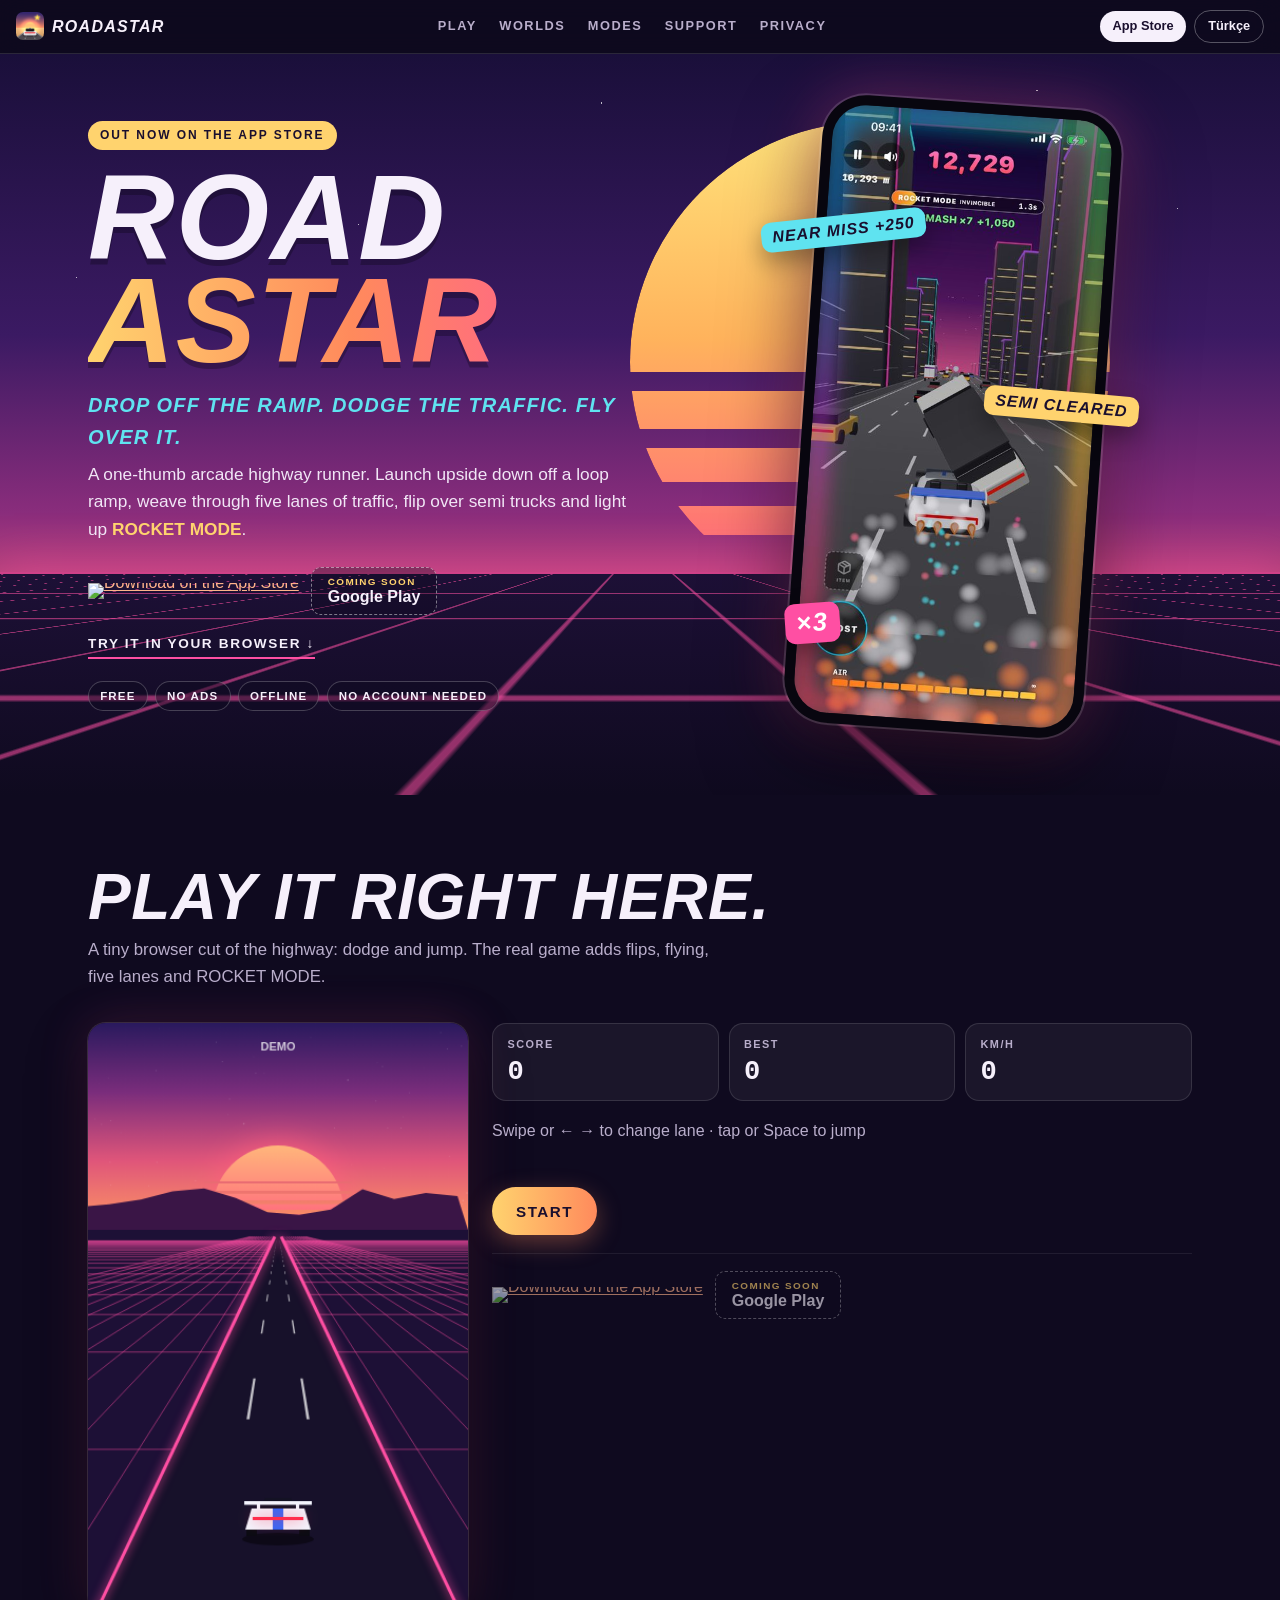
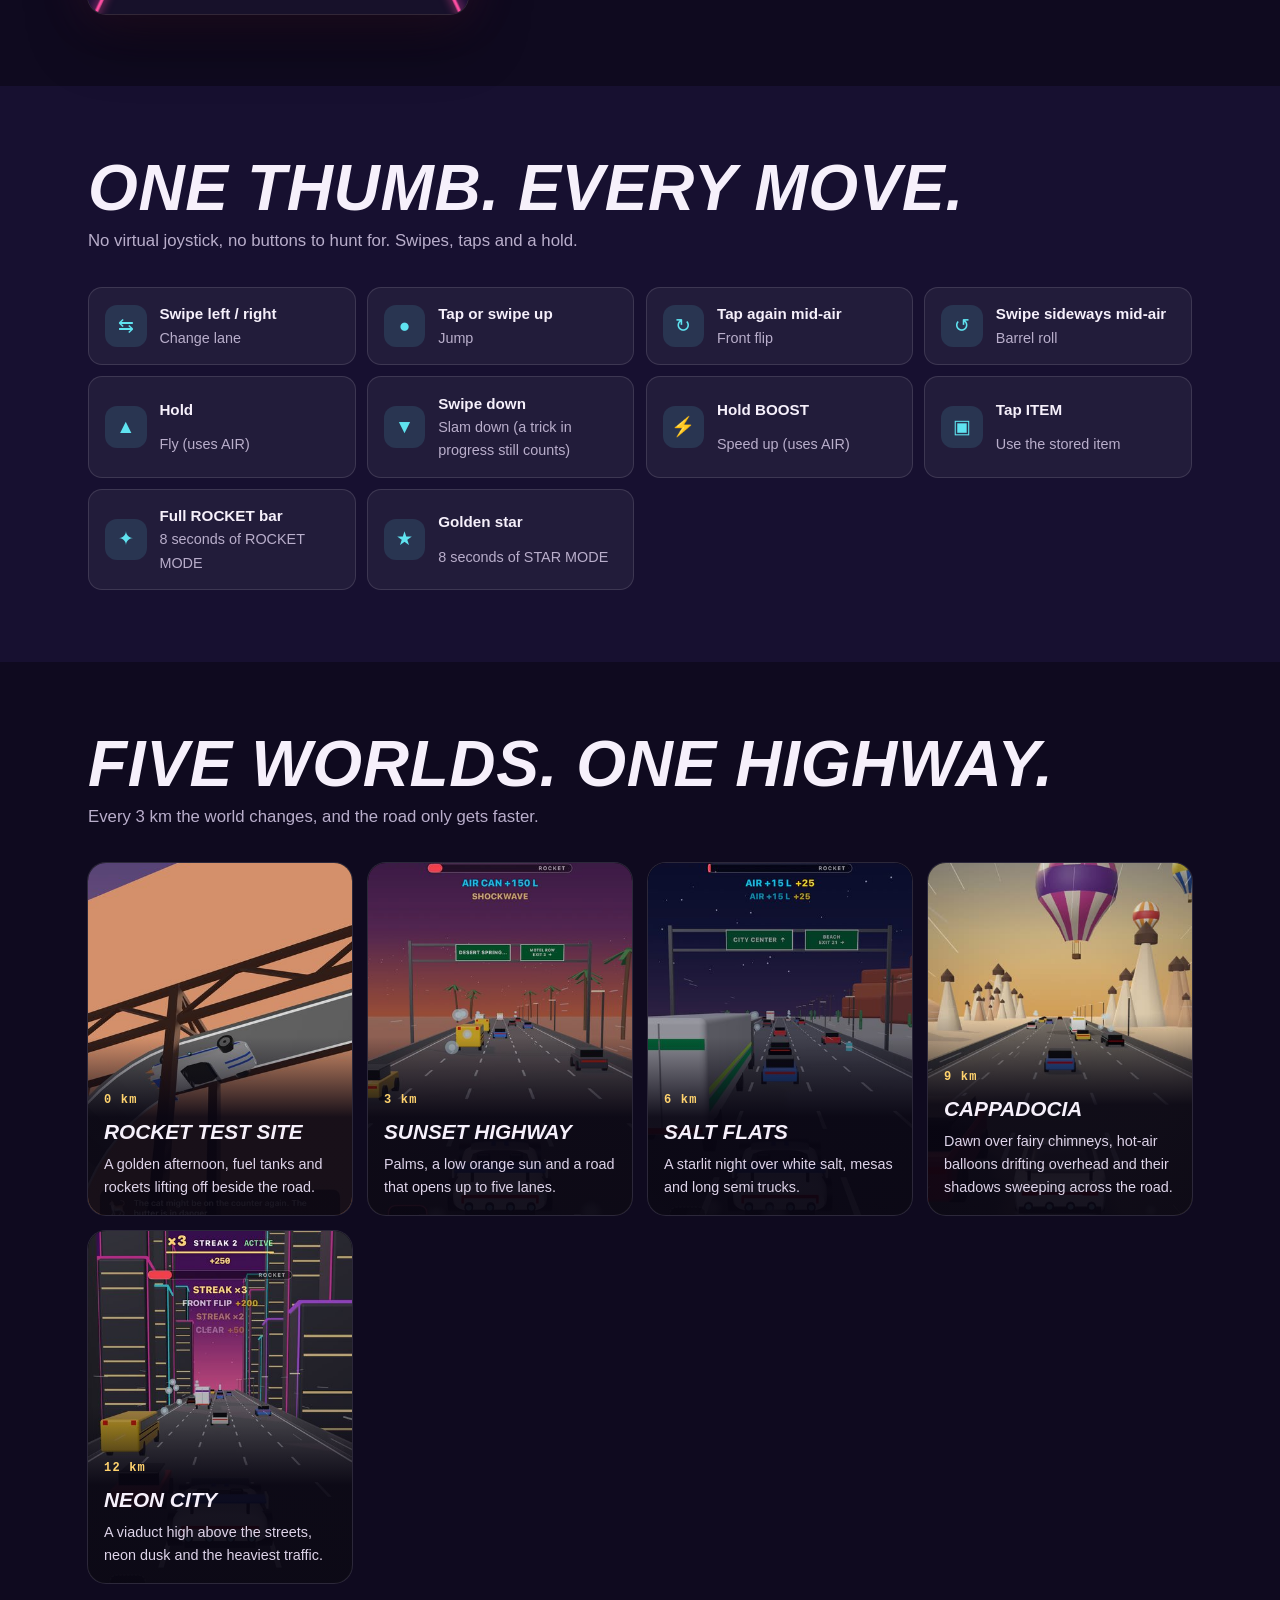
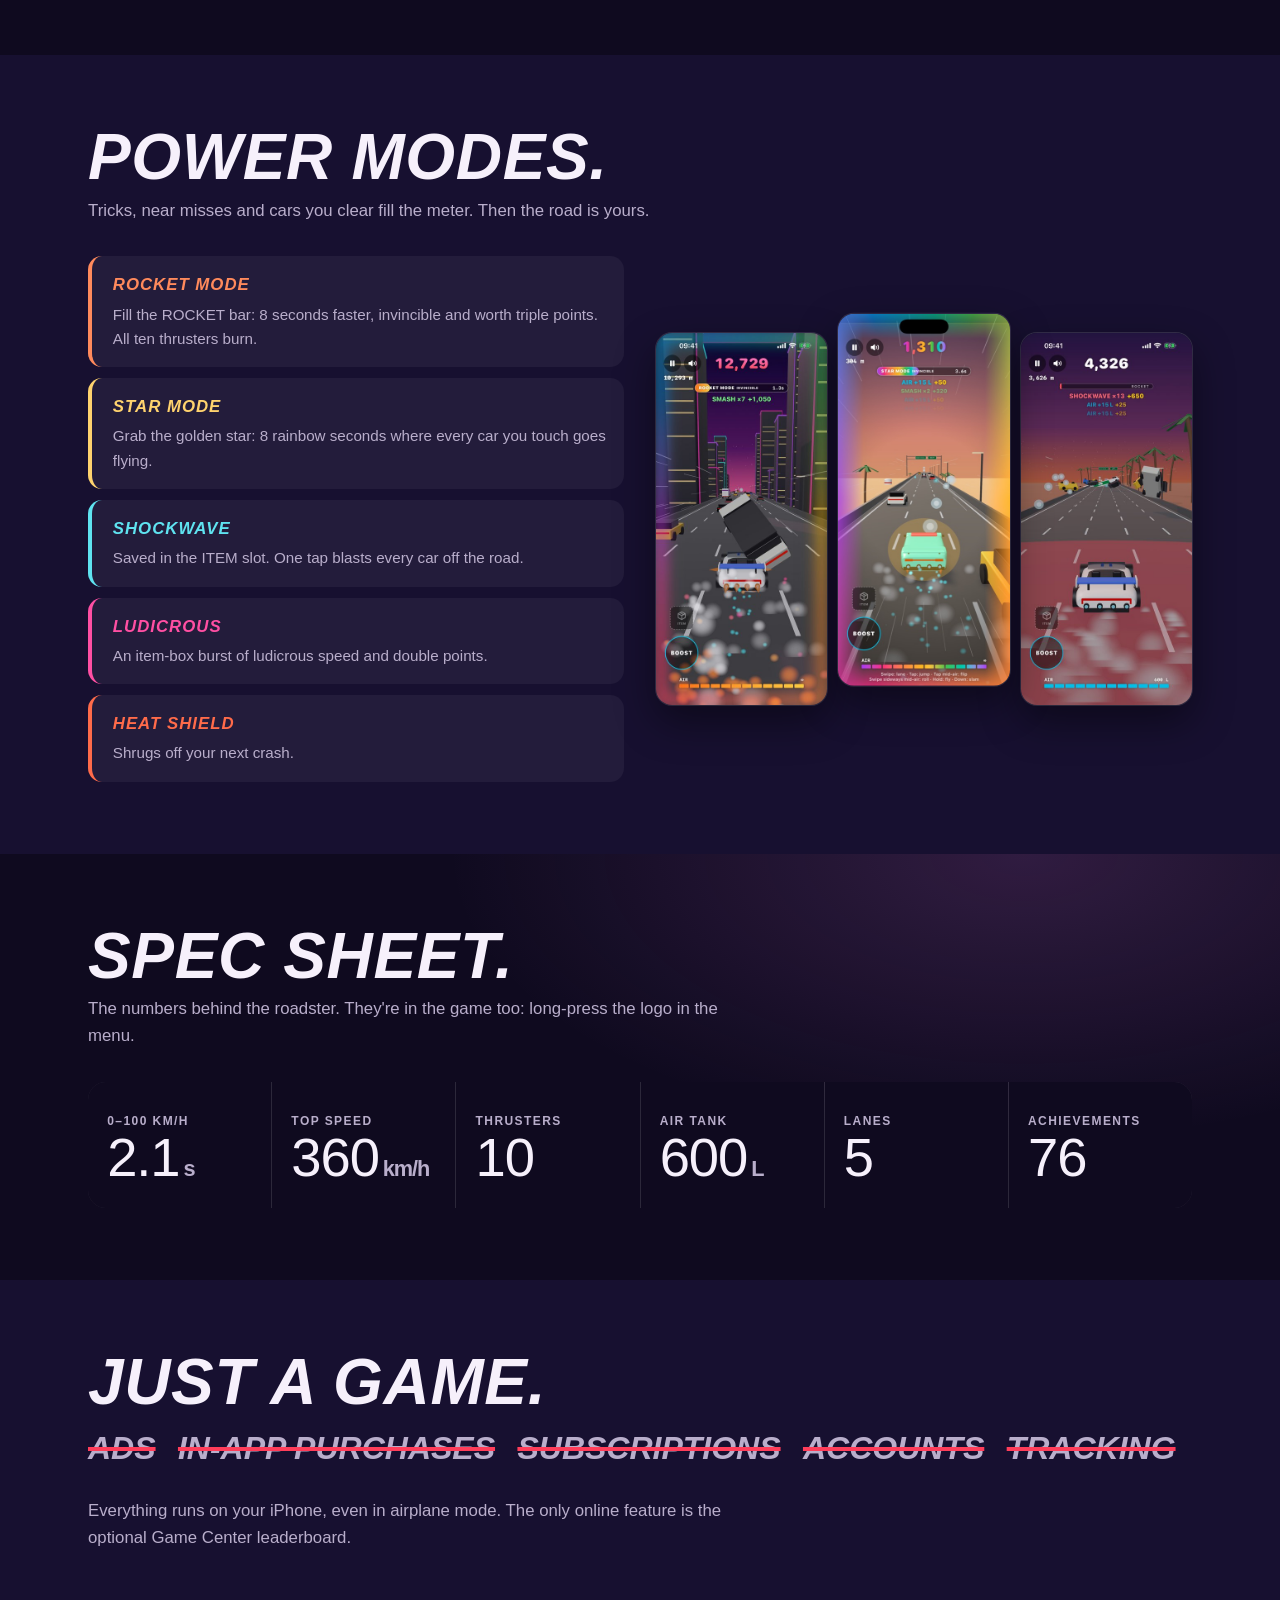
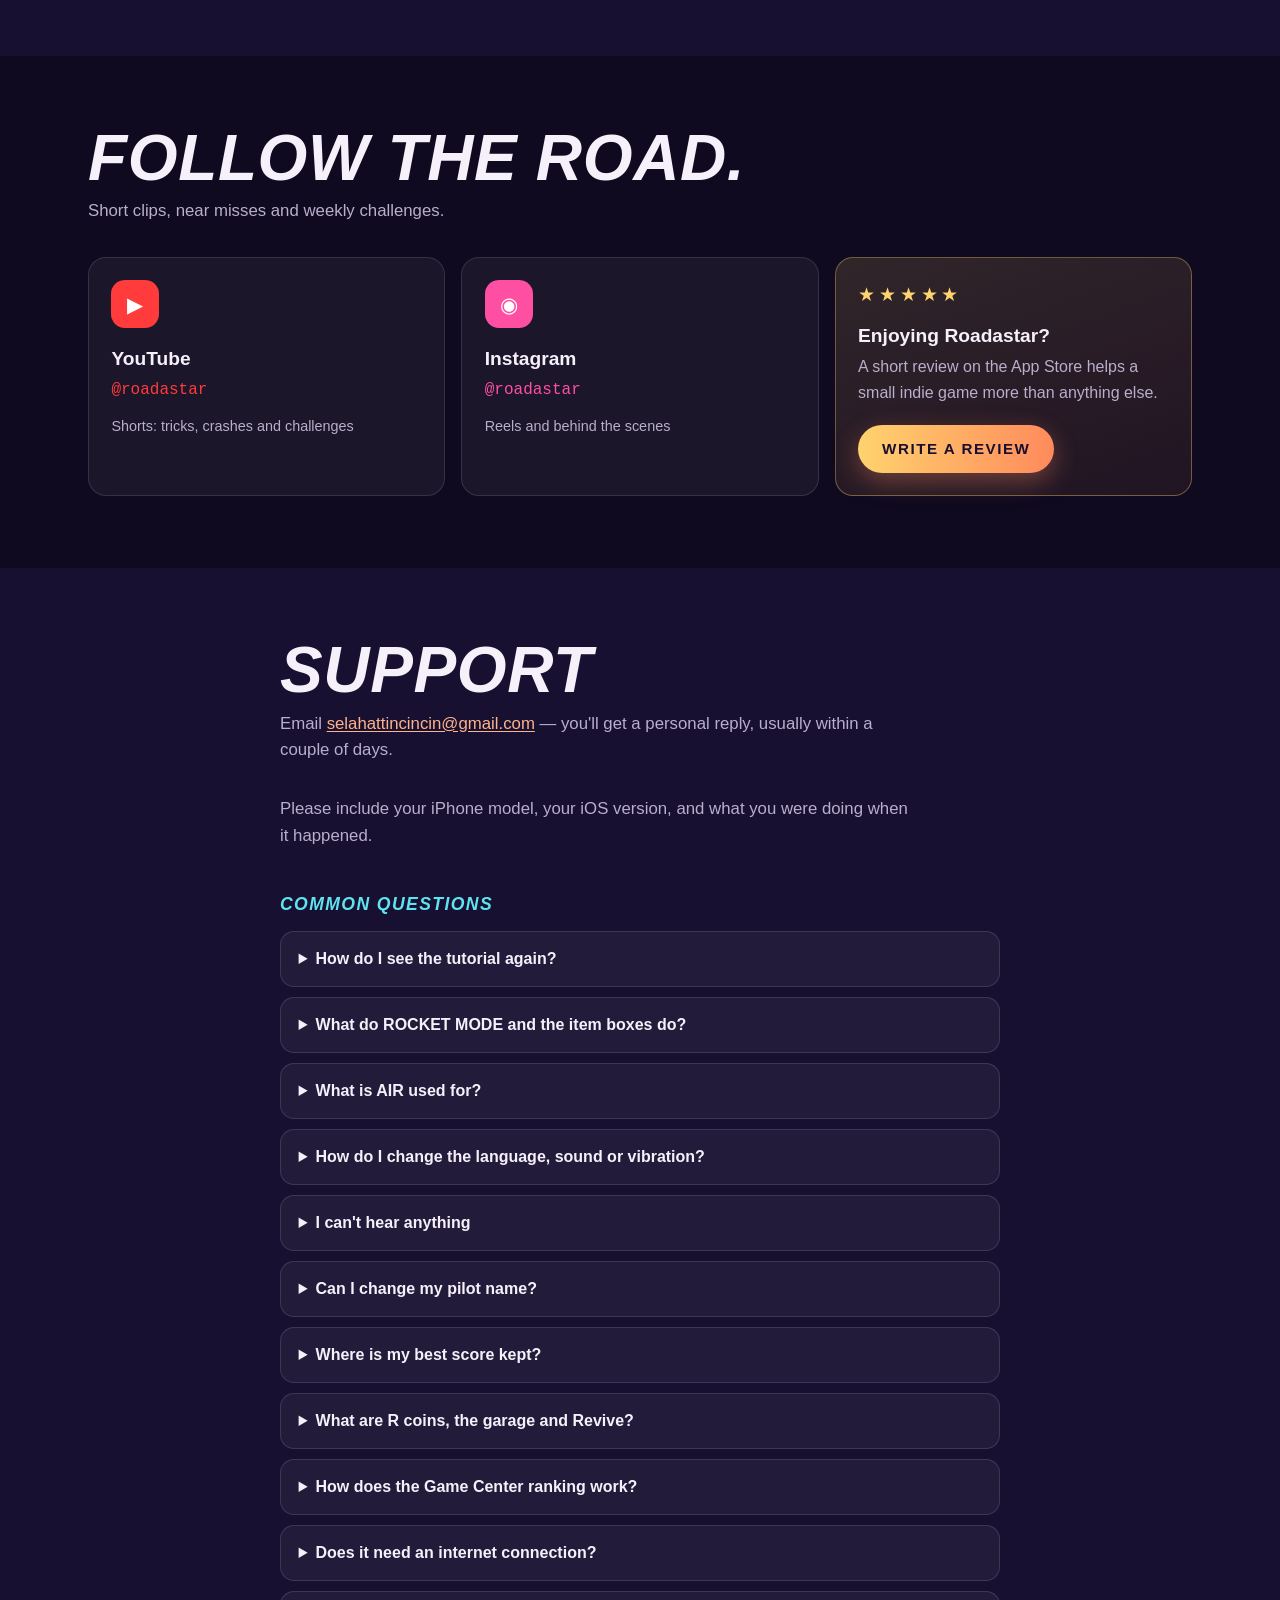
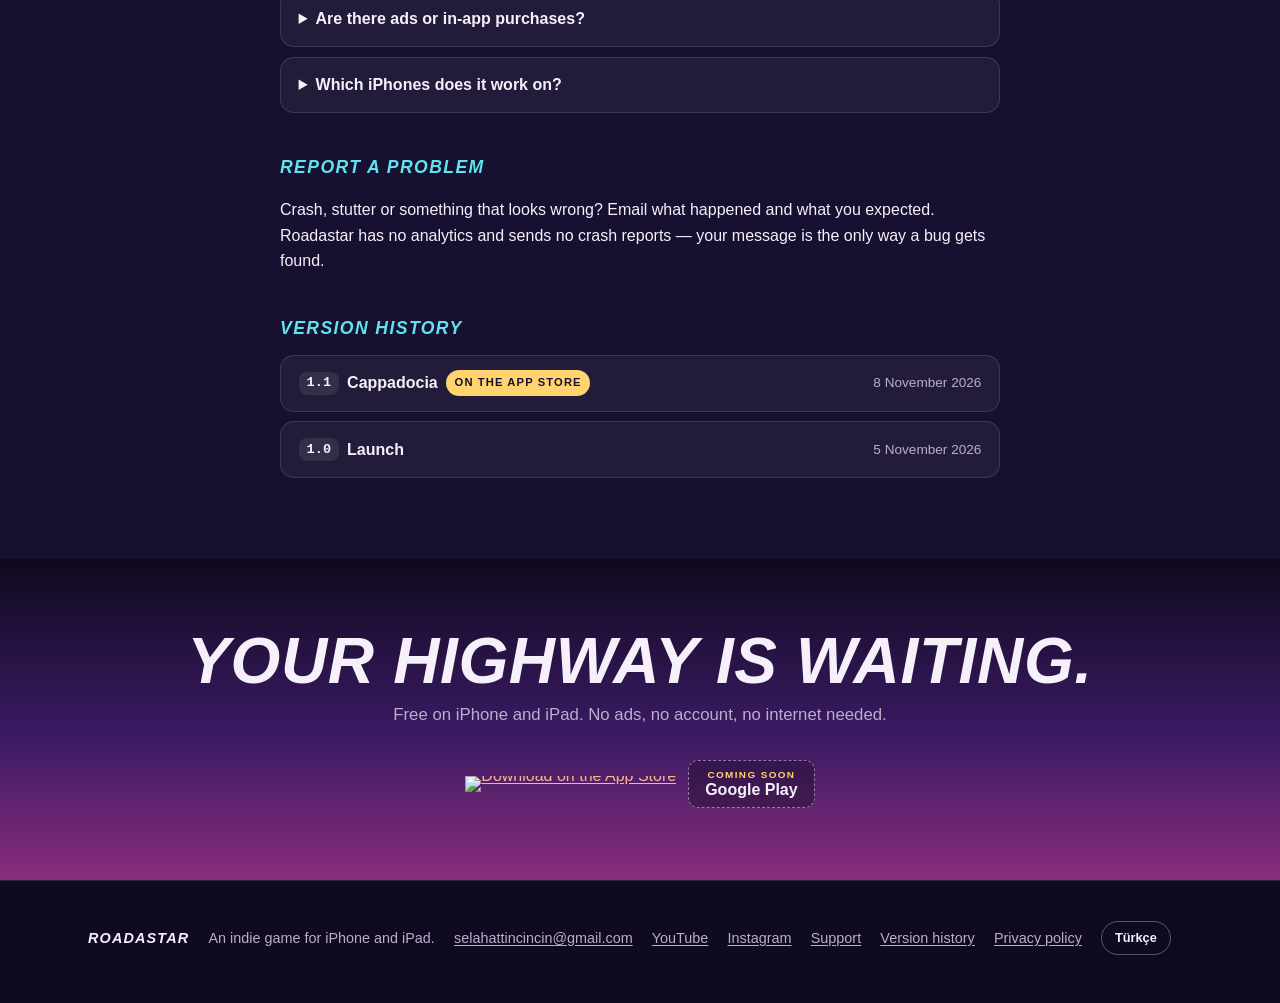
==== commit 486974d2: "Siteyi güncelle (proje 368bdc2)" ====
--- a/index.html
+++ b/index.html
@@ -111,7 +111,7 @@
 
   <section class="band" id="worlds">
     <div class="wrap">
-      <h2 class="big">Four worlds. One highway.</h2>
+      <h2 class="big">Five worlds. One highway.</h2>
       <p class="sub">Every 3 km the world changes, and the road only gets faster.</p>
       <ol class="worlds">
         <li class="world">
@@ -127,8 +127,12 @@
           <div class="world-copy"><span class="km">6 km</span><h3>Salt flats</h3><p>A starlit night over white salt, mesas and long semi trucks.</p></div>
         </li>
         <li class="world">
+          <img src="img/en-09.jpg" alt="Cappadocia" width="414" height="900" loading="lazy">
+          <div class="world-copy"><span class="km">9 km</span><h3>Cappadocia</h3><p>Dawn over fairy chimneys, hot-air balloons drifting overhead and their shadows sweeping across the road.</p></div>
+        </li>
+        <li class="world">
           <img src="img/en-03.jpg" alt="Neon city" width="414" height="900" loading="lazy">
-          <div class="world-copy"><span class="km">9 km</span><h3>Neon city</h3><p>A viaduct high above the streets, neon dusk and the heaviest traffic.</p></div>
+          <div class="world-copy"><span class="km">12 km</span><h3>Neon city</h3><p>A viaduct high above the streets, neon dusk and the heaviest traffic.</p></div>
         </li>
       </ol>
     </div>
@@ -240,7 +244,7 @@
       </details>
       <details>
         <summary>Where is my best score kept?</summary>
-        <p>Only on your iPhone. There is no account, so scores don't move to another device, and deleting the app deletes them. See the <a href="privacy.html">privacy policy</a>.</p>
+        <p>On your iPhone and — from version 1.1, if you are signed in to iCloud — in your own iCloud account, so coins, best score, paints and achievements come back on a new iPhone or after reinstalling. There is no account and nothing is sent to us. See the <a href="privacy.html">privacy policy</a>.</p>
       </details>
       <details>
         <summary>What are R coins, the garage and Revive?</summary>
@@ -268,12 +272,19 @@
 
       <h3 class="mid" id="version-history">Version history</h3>
       <details class="release">
-        <summary><span class="ver">1.1</span> Studio and reminders <em class="tag">Coming soon</em> <span class="date">In development</span></summary>
+        <summary><span class="ver">1.1</span> Cappadocia <em class="tag">On the App Store</em> <span class="date">8 November 2026</span></summary>
         <div class="changes">
           <div>
+            <h4>Regions</h4>
+            <ul>
+              <li>New world: Cappadocia at dawn — fairy chimneys line the road, hot-air balloons drift overhead and low ones cast their shadow across the highway</li>
+            </ul>
+          </div>
+          <div>
             <h4>Car</h4>
             <ul>
               <li>LED headlights and a front light bar; on night stretches the headlights light up the road</li>
+              <li>On the ramp the rear wing deploys and all ten thrusters fire up in sequence</li>
             </ul>
           </div>
           <div>
@@ -285,14 +296,45 @@
           <div>
             <h4>Reminders</h4>
             <ul>
-              <li>Optional reminders for your check-in streak, waiting rewards and new daily quests</li>
+              <li>Optional reminders, only when they help: before your check-in streak resets, when new quests and coins are ready, when your best is within reach</li>
               <li>At most one a day and never at night; each kind can be switched off in Profile</li>
             </ul>
           </div>
+          <div>
+            <h4>Progress</h4>
+            <ul>
+              <li>Your progress is kept in your iCloud: coins, best score, paints, items and achievements come back on a new iPhone or after reinstalling</li>
+            </ul>
+          </div>
+          <div>
+            <h4>Sharing</h4>
+            <ul>
+              <li>Shared scores carry a “Beat my score!” invite and a link to the App Store</li>
+            </ul>
+          </div>
+          <div>
+            <h4>Game Center</h4>
+            <ul>
+              <li>Joining the leaderboard is one tap: the Ranking row is always in the menu, and a new record offers it too</li>
+            </ul>
+          </div>
+          <div>
+            <h4>Excuses</h4>
+            <ul>
+              <li>12 new excuses for being late — Mom's fourth call, the building meeting, 47 messages in the family group, melting ice cream… 24 in all</li>
+            </ul>
+          </div>
+          <div>
+            <h4>Fixes</h4>
+            <ul>
+              <li>No more short stutters while smashing cars back to back in STAR MODE</li>
+              <li>On smaller iPhones the menu and the game-over card fit, even with large text</li>
+            </ul>
+          </div>
         </div>
       </details>
       <details class="release">
-        <summary><span class="ver">1.0</span> Launch <em class="tag">On the App Store</em> <span class="date">5 November 2026</span></summary>
+        <summary><span class="ver">1.0</span> Launch  <span class="date">5 November 2026</span></summary>
         <div class="changes">
           <div>
             <h4>Gameplay</h4>
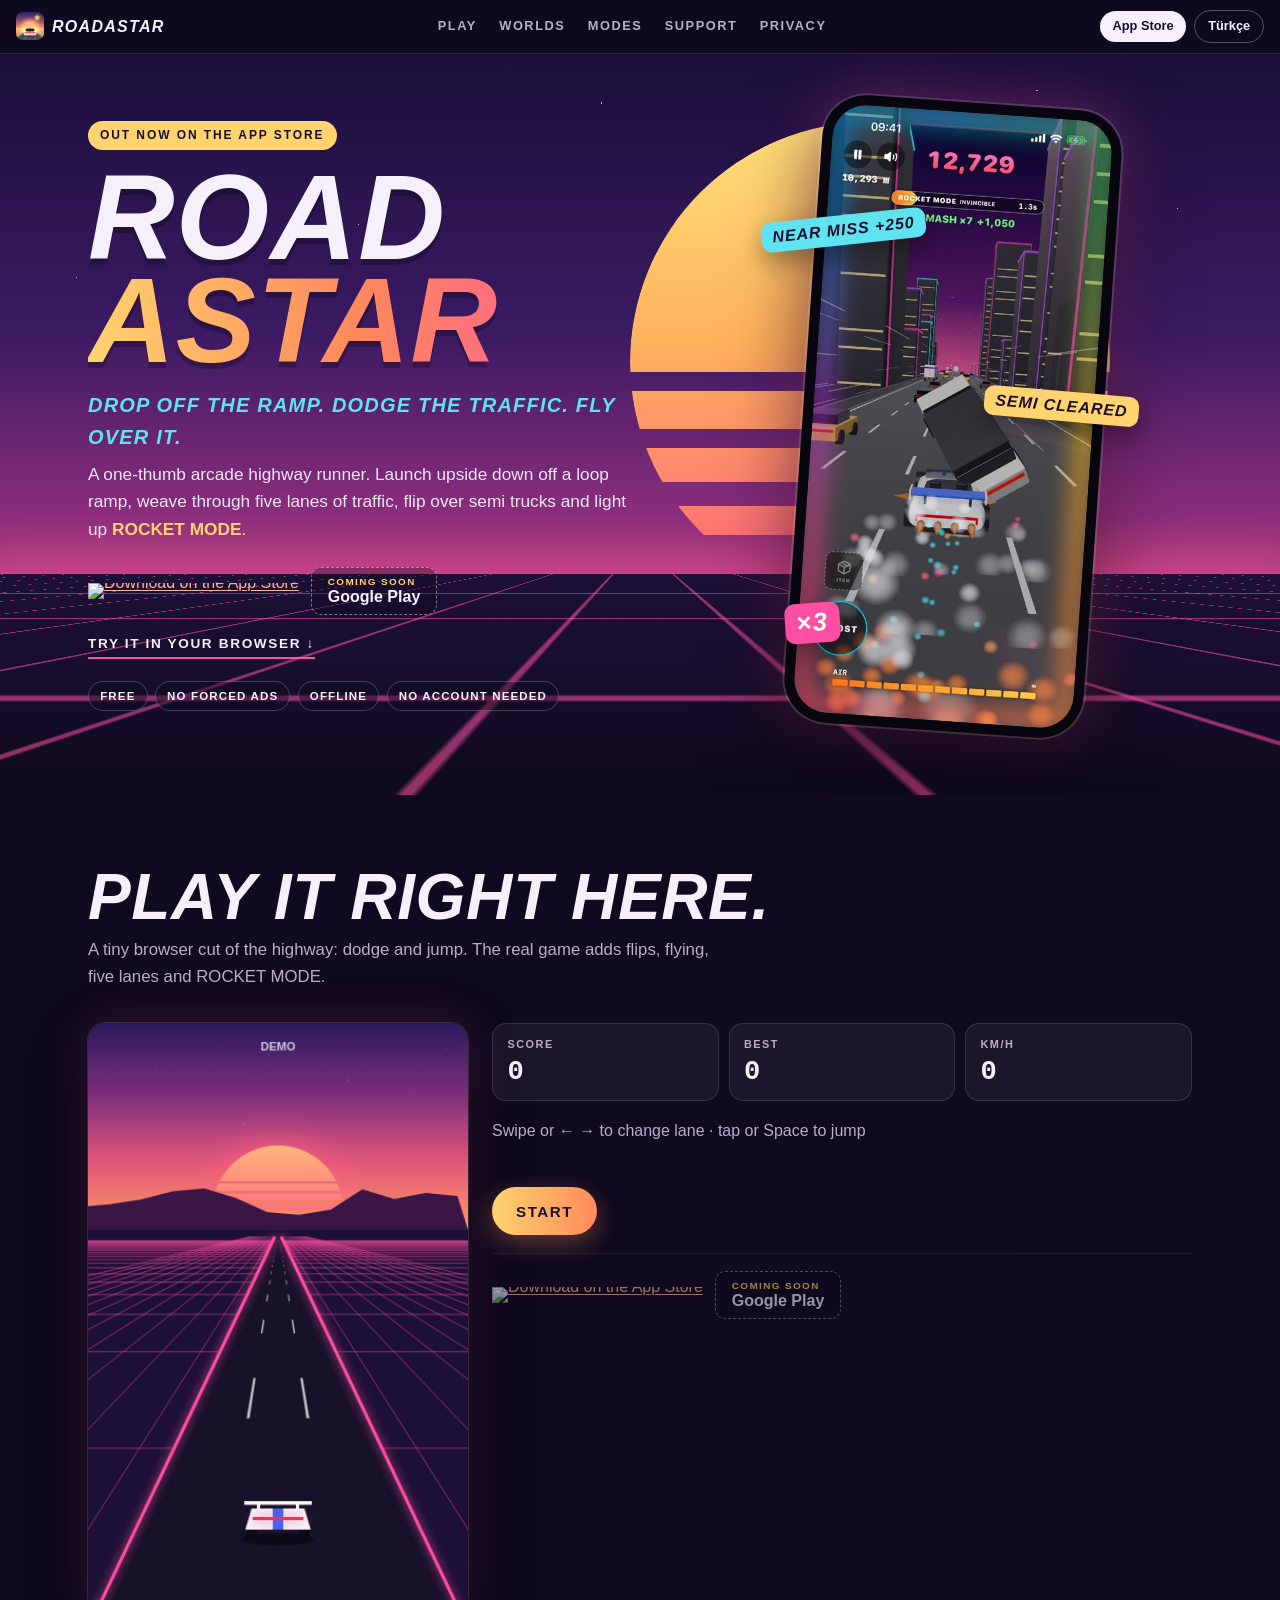
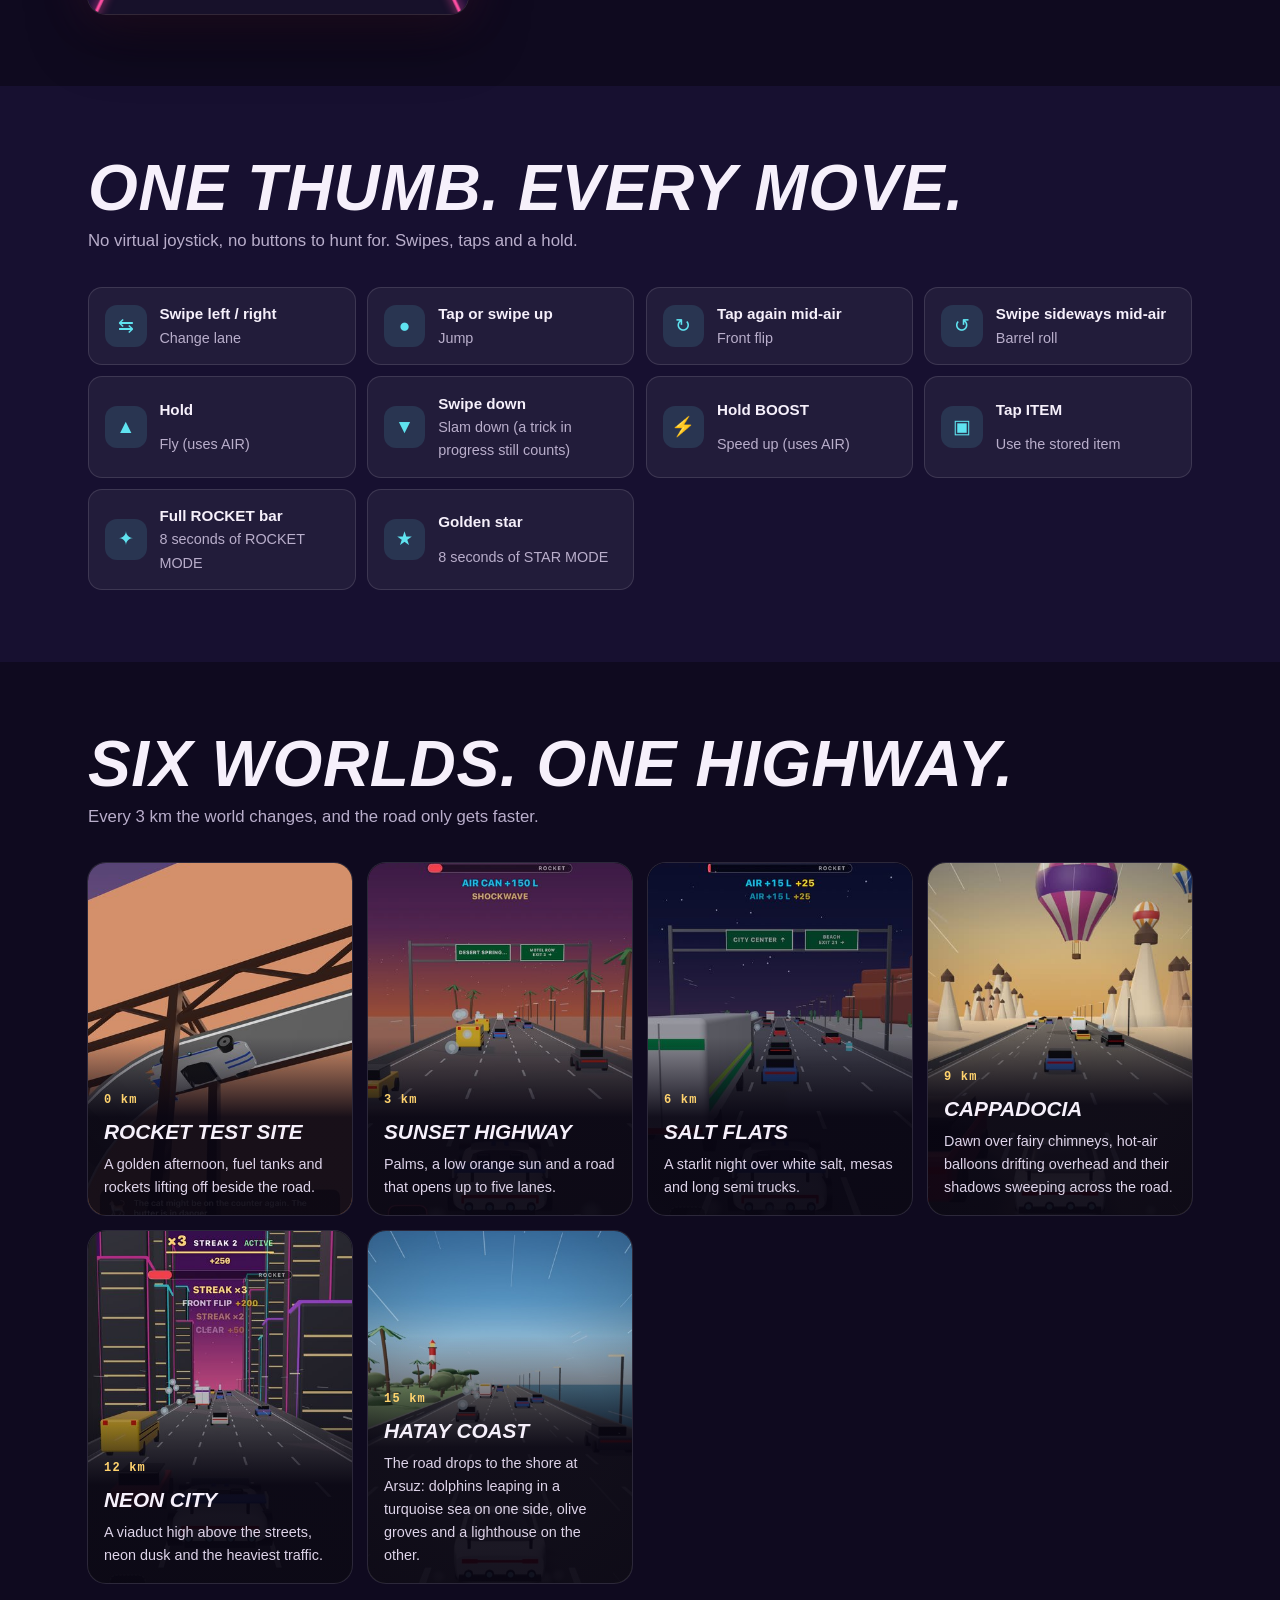
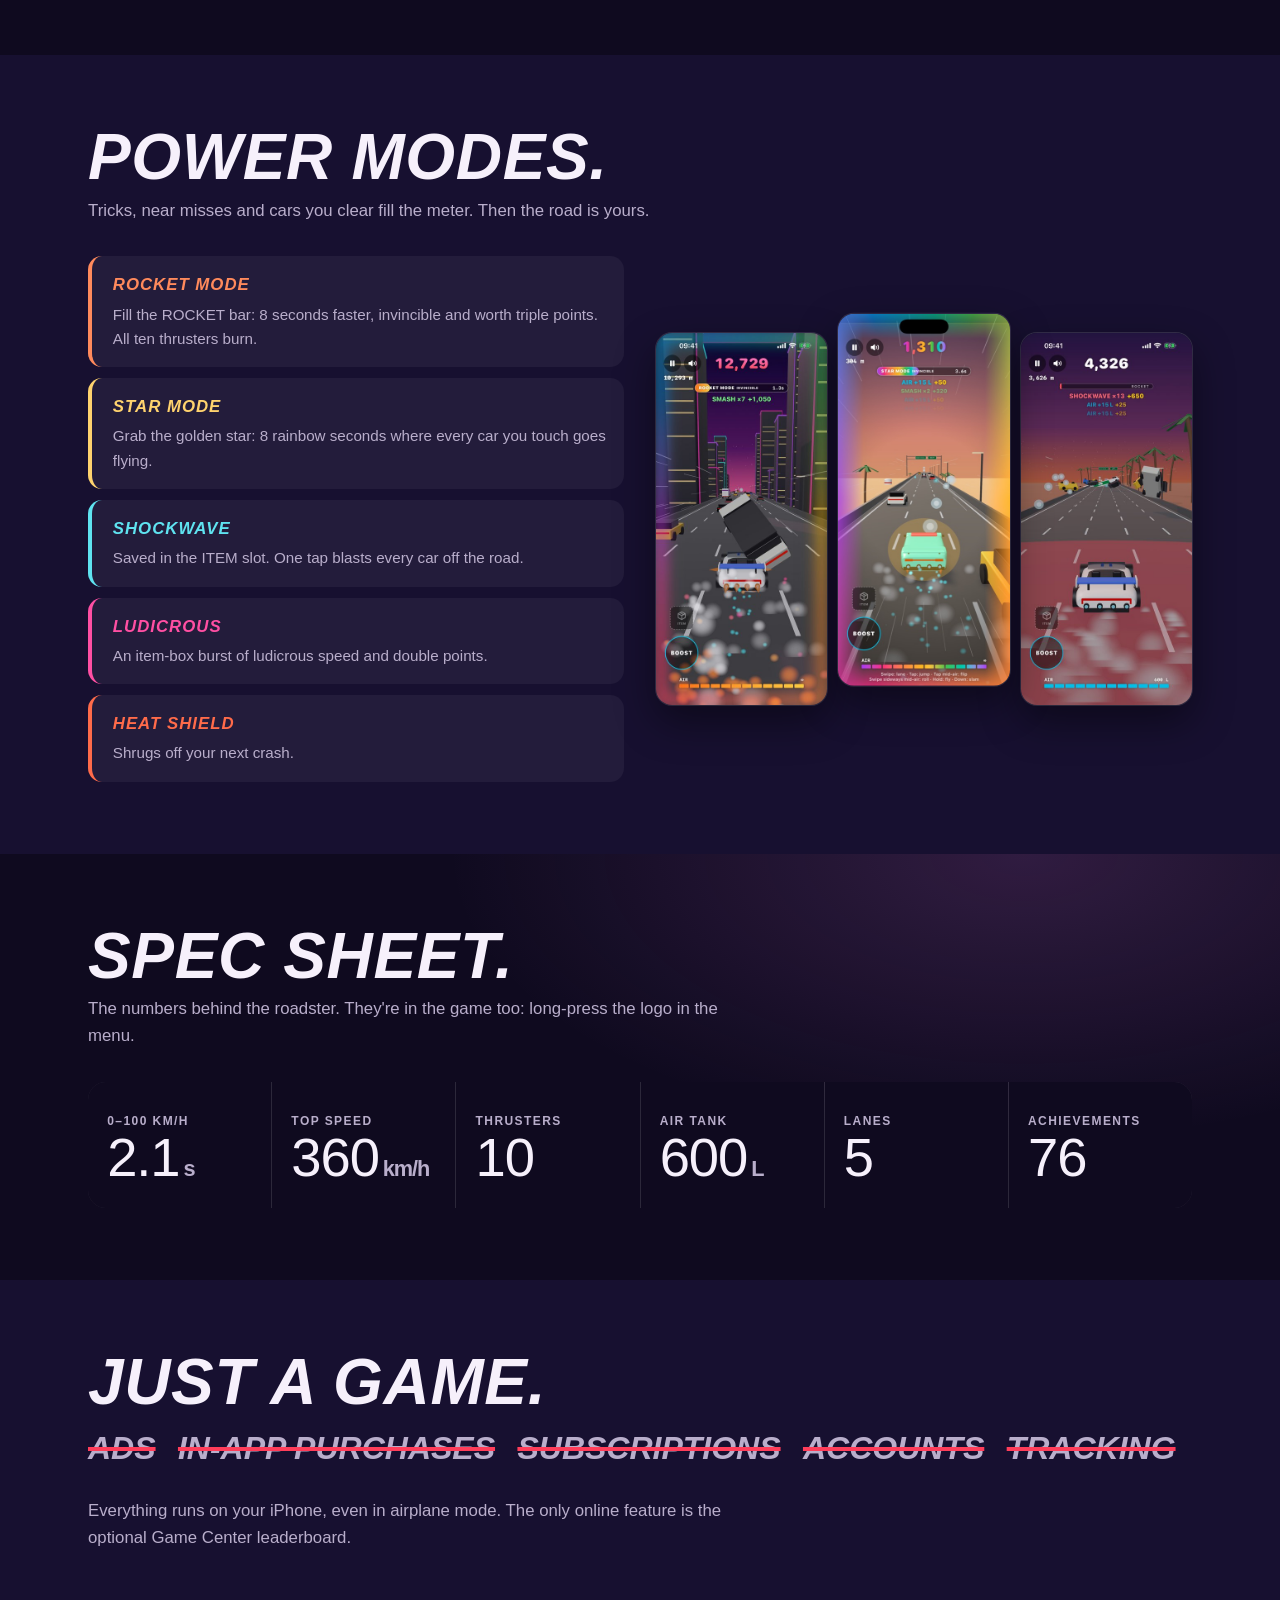
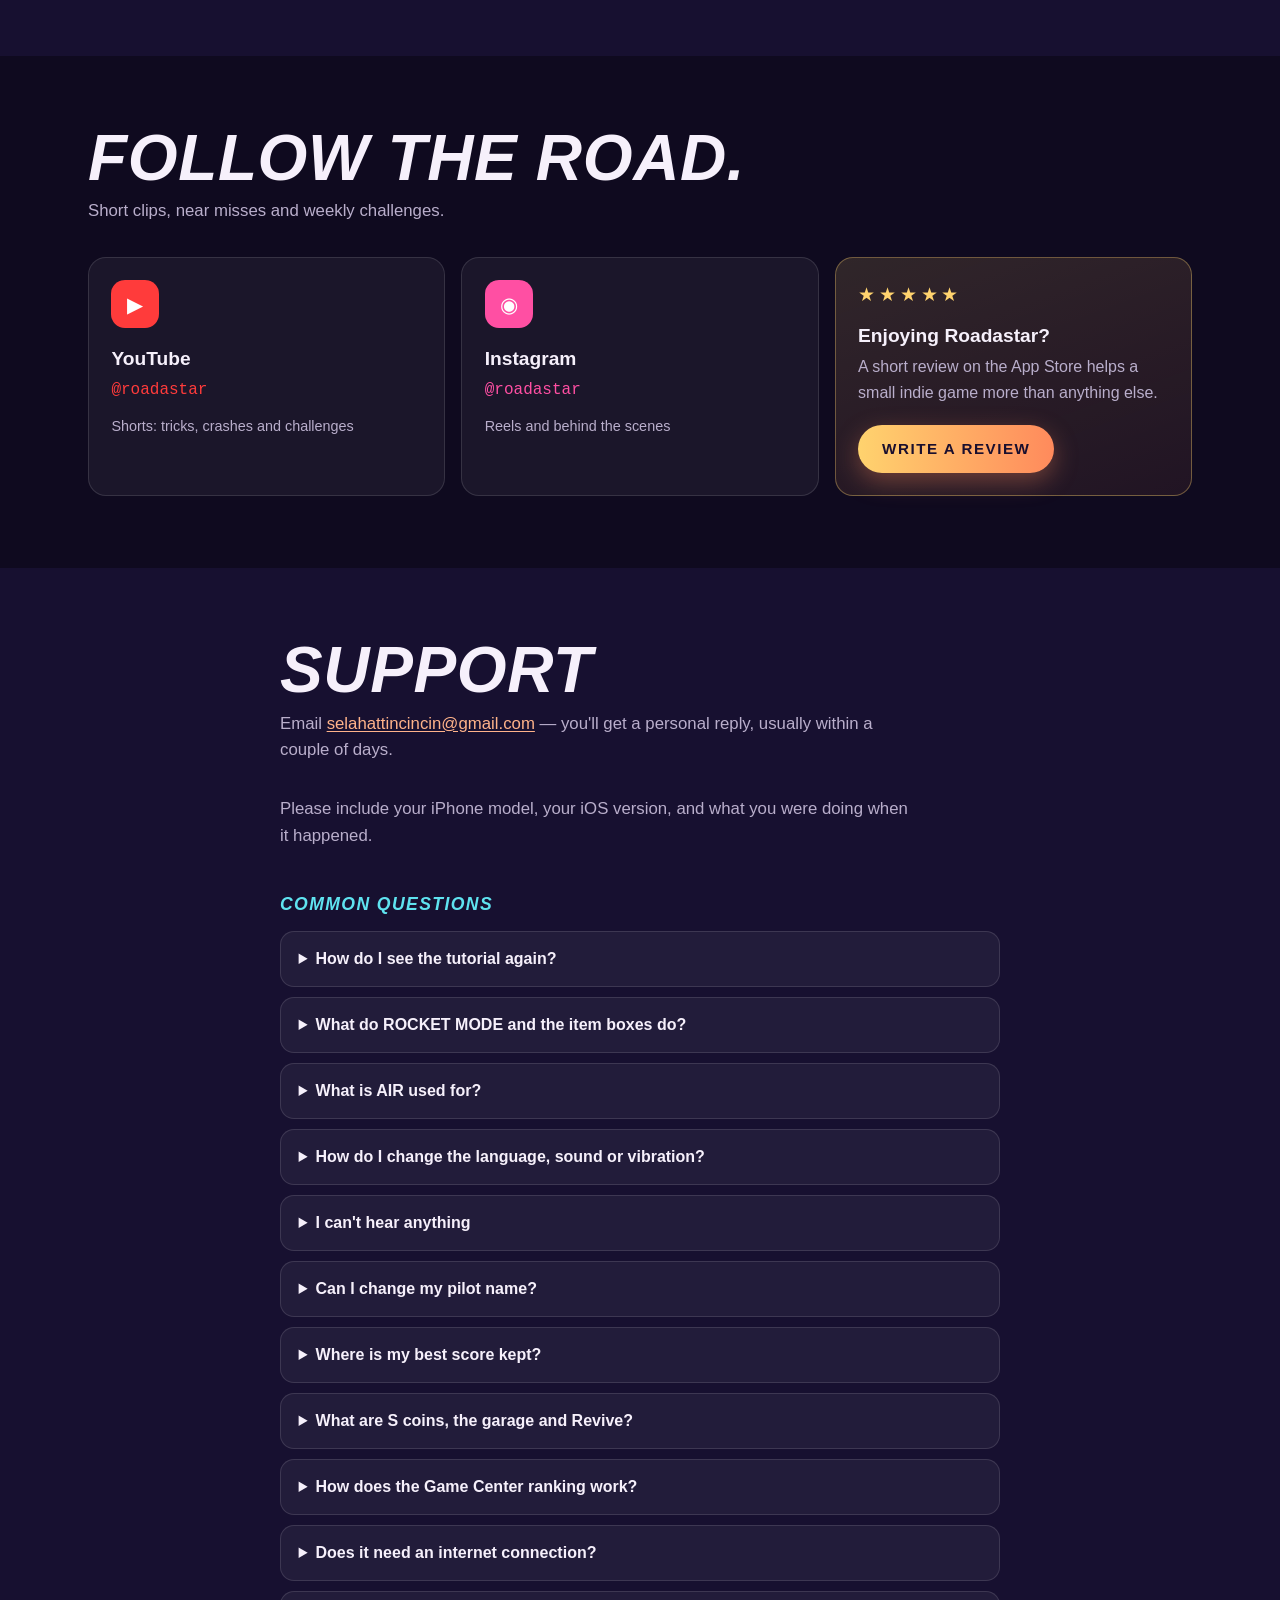
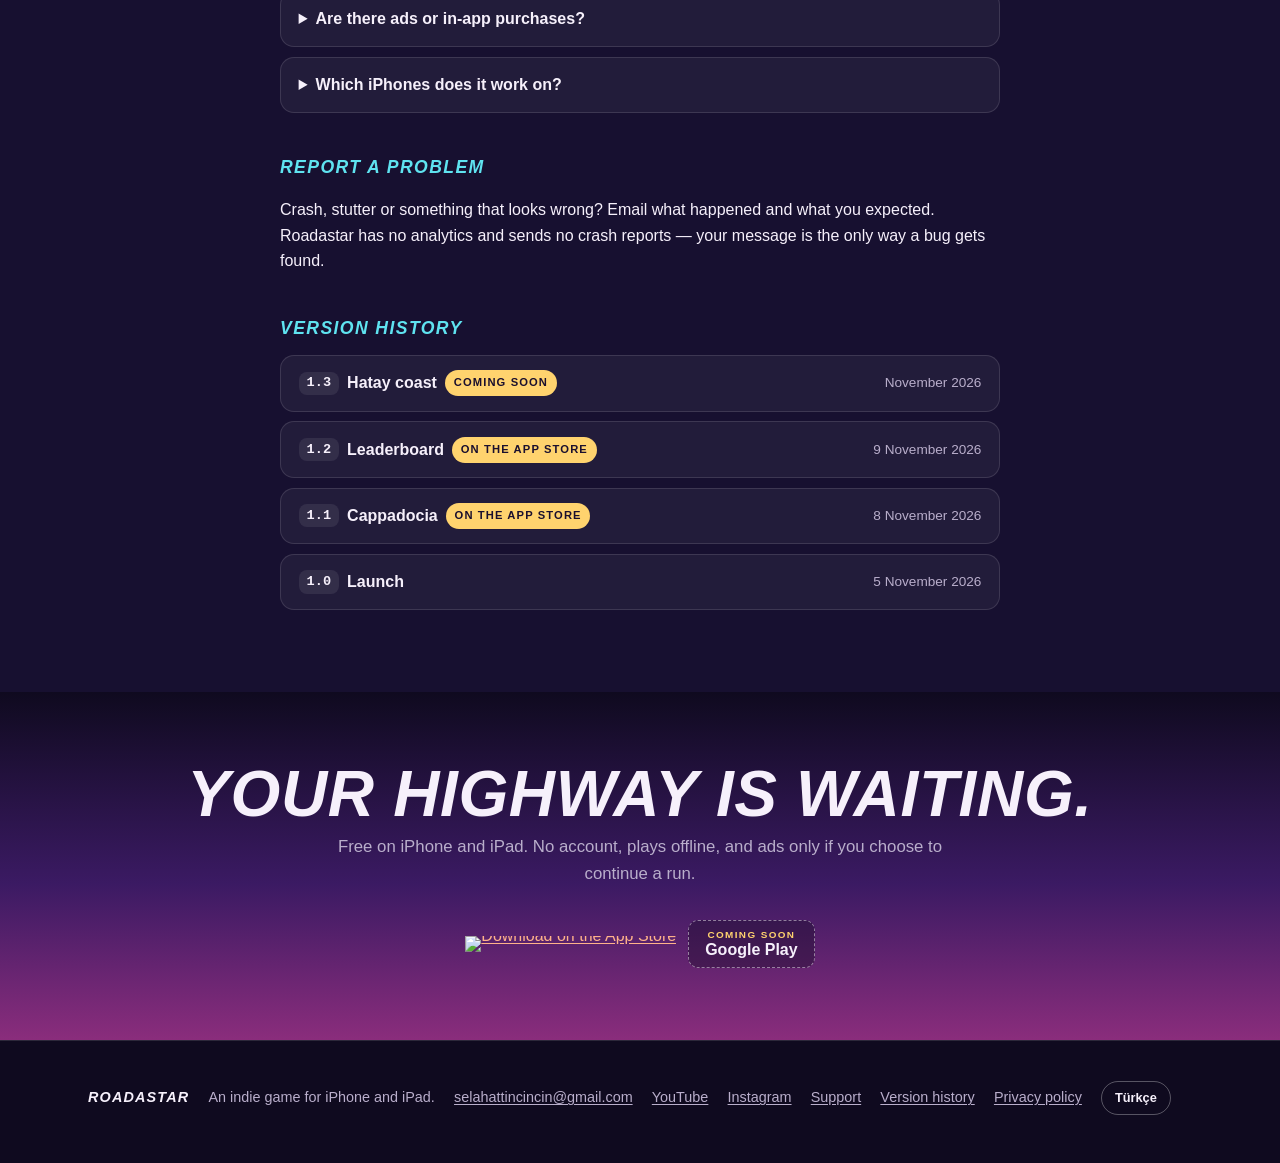
==== commit a8331b68: "Siteyi güncelle (proje 5530860)" ====
--- a/index.html
+++ b/index.html
@@ -5,12 +5,12 @@
 <meta charset="utf-8">
 <meta name="viewport" content="width=device-width, initial-scale=1">
 <title>Roadastar — the one-thumb highway runner for iPhone</title>
-<meta name="description" content="Drop off the ramp, dodge the traffic and fly over it. Roadastar is a free one-thumb arcade highway runner for iPhone and iPad: no ads, no account, fully offline.">
+<meta name="description" content="Drop off the ramp, dodge the traffic and fly over it. Roadastar is a free one-thumb arcade highway runner for iPhone and iPad: no forced ads, no account, plays offline.">
 <meta name="theme-color" content="#2a1a5e">
 <meta name="apple-itunes-app" content="app-id=6826264560">
 <meta property="og:type" content="website">
 <meta property="og:title" content="Roadastar — the one-thumb highway runner for iPhone">
-<meta property="og:description" content="Drop off the ramp, dodge the traffic and fly over it. Roadastar is a free one-thumb arcade highway runner for iPhone and iPad: no ads, no account, fully offline.">
+<meta property="og:description" content="Drop off the ramp, dodge the traffic and fly over it. Roadastar is a free one-thumb arcade highway runner for iPhone and iPad: no forced ads, no account, plays offline.">
 <meta property="og:image" content="https://selahattincincin.github.io/roadastar/img/icon.png">
 <link rel="icon" href="img/icon.png">
 <link rel="apple-touch-icon" href="img/icon.png">
@@ -50,7 +50,7 @@
       <a class="demo-link" href="#play">Try it in your browser <span aria-hidden="true">↓</span></a>
       <ul class="chips">
         <li>Free</li>
-        <li>No ads</li>
+        <li>No forced ads</li>
         <li>Offline</li>
         <li>No account needed</li>
       </ul>
@@ -111,7 +111,7 @@
 
   <section class="band" id="worlds">
     <div class="wrap">
-      <h2 class="big">Five worlds. One highway.</h2>
+      <h2 class="big">Six worlds. One highway.</h2>
       <p class="sub">Every 3 km the world changes, and the road only gets faster.</p>
       <ol class="worlds">
         <li class="world">
@@ -134,6 +134,10 @@
           <img src="img/en-03.jpg" alt="Neon city" width="414" height="900" loading="lazy">
           <div class="world-copy"><span class="km">12 km</span><h3>Neon city</h3><p>A viaduct high above the streets, neon dusk and the heaviest traffic.</p></div>
         </li>
+        <li class="world">
+          <img src="img/en-10.jpg" alt="Hatay coast" width="414" height="900" loading="lazy">
+          <div class="world-copy"><span class="km">15 km</span><h3>Hatay coast</h3><p>The road drops to the shore at Arsuz: dolphins leaping in a turquoise sea on one side, olive groves and a lighthouse on the other.</p></div>
+        </li>
       </ol>
     </div>
   </section>
@@ -247,8 +251,8 @@
         <p>On your iPhone and — from version 1.1, if you are signed in to iCloud — in your own iCloud account, so coins, best score, paints and achievements come back on a new iPhone or after reinstalling. There is no account and nothing is sent to us. See the <a href="privacy.html">privacy policy</a>.</p>
       </details>
       <details>
-        <summary>What are R coins, the garage and Revive?</summary>
-        <p>Achievements and missions pay out <strong>R coins</strong>. In the <strong>Garage</strong> you spend them on paints (1,000 R each; Pearl White is free) and on <strong>Revive</strong> (100 R): after a crash you have 5 seconds to use it, the road is cleared and you keep your score and distance, once per run. There is nothing to buy with real money.</p>
+        <summary>What are S coins, the garage and Revive?</summary>
+        <p>Achievements and missions pay out <strong>S coins</strong>. In the <strong>Garage</strong> you spend them on paints (1,000 S each; Pearl White is free) and on <strong>Revive</strong> (100 S): after a crash you have 5 seconds to use it, the road is cleared and you keep your score and distance, once per run. There is nothing to buy with real money.</p>
       </details>
       <details>
         <summary>How does the Game Center ranking work?</summary>
@@ -256,11 +260,11 @@
       </details>
       <details>
         <summary>Does it need an internet connection?</summary>
-        <p>No. The whole game runs on the device and works in airplane mode. The only online feature is the optional Game Center leaderboard, and it stays off until you turn it on.</p>
+        <p>Not to play. The whole game runs on the device and works in airplane mode. Online extras are optional: the Game Center leaderboard, your progress in your own iCloud and, if you choose, an ad to continue a run.</p>
       </details>
       <details>
         <summary>Are there ads or in-app purchases?</summary>
-        <p>No ads, no in-app purchases, no subscriptions.</p>
+        <p>No in-app purchases or subscriptions. The only ads are optional: after a crash you can choose to watch a short ad to continue your run, once per run. No banners, no pop-ups.</p>
       </details>
       <details>
         <summary>Which iPhones does it work on?</summary>
@@ -271,6 +275,31 @@
       <p>Crash, stutter or something that looks wrong? Email what happened and what you expected. Roadastar has no analytics and sends no crash reports — your message is the only way a bug gets found.</p>
 
       <h3 class="mid" id="version-history">Version history</h3>
+      <details class="release">
+        <summary><span class="ver">1.3</span> Hatay coast <em class="tag">Coming soon</em> <span class="date">November 2026</span></summary>
+        <div class="changes">
+          <div>
+            <h4>What's new</h4>
+            <ul>
+              <li>New world: the Hatay coast road, with dolphins and a lighthouse</li>
+              <li>Gold S coins on the road</li>
+              <li>Optional ad to continue a run after a crash</li>
+              <li>Smoother visuals and fixes</li>
+            </ul>
+          </div>
+        </div>
+      </details>
+      <details class="release">
+        <summary><span class="ver">1.2</span> Leaderboard <em class="tag">On the App Store</em> <span class="date">9 November 2026</span></summary>
+        <div class="changes">
+          <div>
+            <h4>Ranking</h4>
+            <ul>
+              <li>Ranking in the menu opens an in-game leaderboard from Game Center: Today, This week and All time, a podium, your own place and the points you need to pass the player above</li>
+            </ul>
+          </div>
+        </div>
+      </details>
       <details class="release">
         <summary><span class="ver">1.1</span> Cappadocia <em class="tag">On the App Store</em> <span class="date">8 November 2026</span></summary>
         <div class="changes">
@@ -454,18 +483,18 @@
             <ul>
               <li>76 achievements in bronze, silver, gold, platinum and legend tiers, 7 of them secret</li>
               <li>Two run missions and one daily mission that renews every midnight</li>
-              <li>R coins as rewards; a trophy card pops up mid-run when you unlock one</li>
+              <li>S coins as rewards; a trophy card pops up mid-run when you unlock one</li>
             </ul>
           </div>
           <div>
             <h4>Garage</h4>
             <ul>
-              <li>Six paints: Pearl White is free, the rest cost 1,000 R; the car turns in front of you while you pick</li>
-              <li>Revive for 100 R: after a crash you have 5 seconds to clear the road and keep your score, once per run</li>
+              <li>Six paints: Pearl White is free, the rest cost 1,000 S; the car turns in front of you while you pick</li>
+              <li>Revive for 100 S: after a crash you have 5 seconds to clear the road and keep your score, once per run</li>
               <li>Menu links: How to play, Controls, Achievements, Garage and Ranking</li>
               <li>Welcome gift: one free Revive</li>
-              <li>Start items: Start Revive (30 R, auto-revive at your first crash), Coin Double (20 R) and Head Start (10 R: start 5 km ahead at 100,000 points); pick them on the START ITEMS card after PLAY</li>
-              <li>1 R per 100 m at the end of every run, shown on the results card</li>
+              <li>Start items: Start Revive (30 S, auto-revive at your first crash), Coin Double (20 S) and Head Start (10 S: start 5 km ahead at 100,000 points); pick them on the START ITEMS card after PLAY</li>
+              <li>1 S per 100 m at the end of every run, shown on the results card</li>
               <li>Crash dialog like the site's REVIVE? card</li>
             </ul>
           </div>
@@ -491,7 +520,7 @@
             <h4>Quests</h4>
             <ul>
               <li>Separate Quests screen: two daily quests with a renewal countdown, claimed with a tap</li>
-              <li>Daily check-in streak: every day in a row adds 10 R, up to 50; daily visit coins +10 R</li>
+              <li>Daily check-in streak: every day in a row adds 10 S, up to 50; daily visit coins +10 S</li>
               <li>Updates box on the menu: rewards waiting to be claimed and the daily quests with inline Claim</li>
             </ul>
           </div>
@@ -503,7 +532,7 @@
   <section class="band cta-band">
     <div class="wrap">
       <h2 class="big">Your highway is waiting.</h2>
-      <p class="sub">Free on iPhone and iPad. No ads, no account, no internet needed.</p>
+      <p class="sub">Free on iPhone and iPad. No account, plays offline, and ads only if you choose to continue a run.</p>
 <div class="stores">
   <a class="appstore" href="https://apps.apple.com/app/id6826264560"><img src="https://toolbox.marketingtools.apple.com/api/v2/badges/download-on-the-app-store/black/en-us" alt="Download on the App Store" height="48"></a>
   <span class="playsoon"><small>Coming soon</small>Google Play</span>
